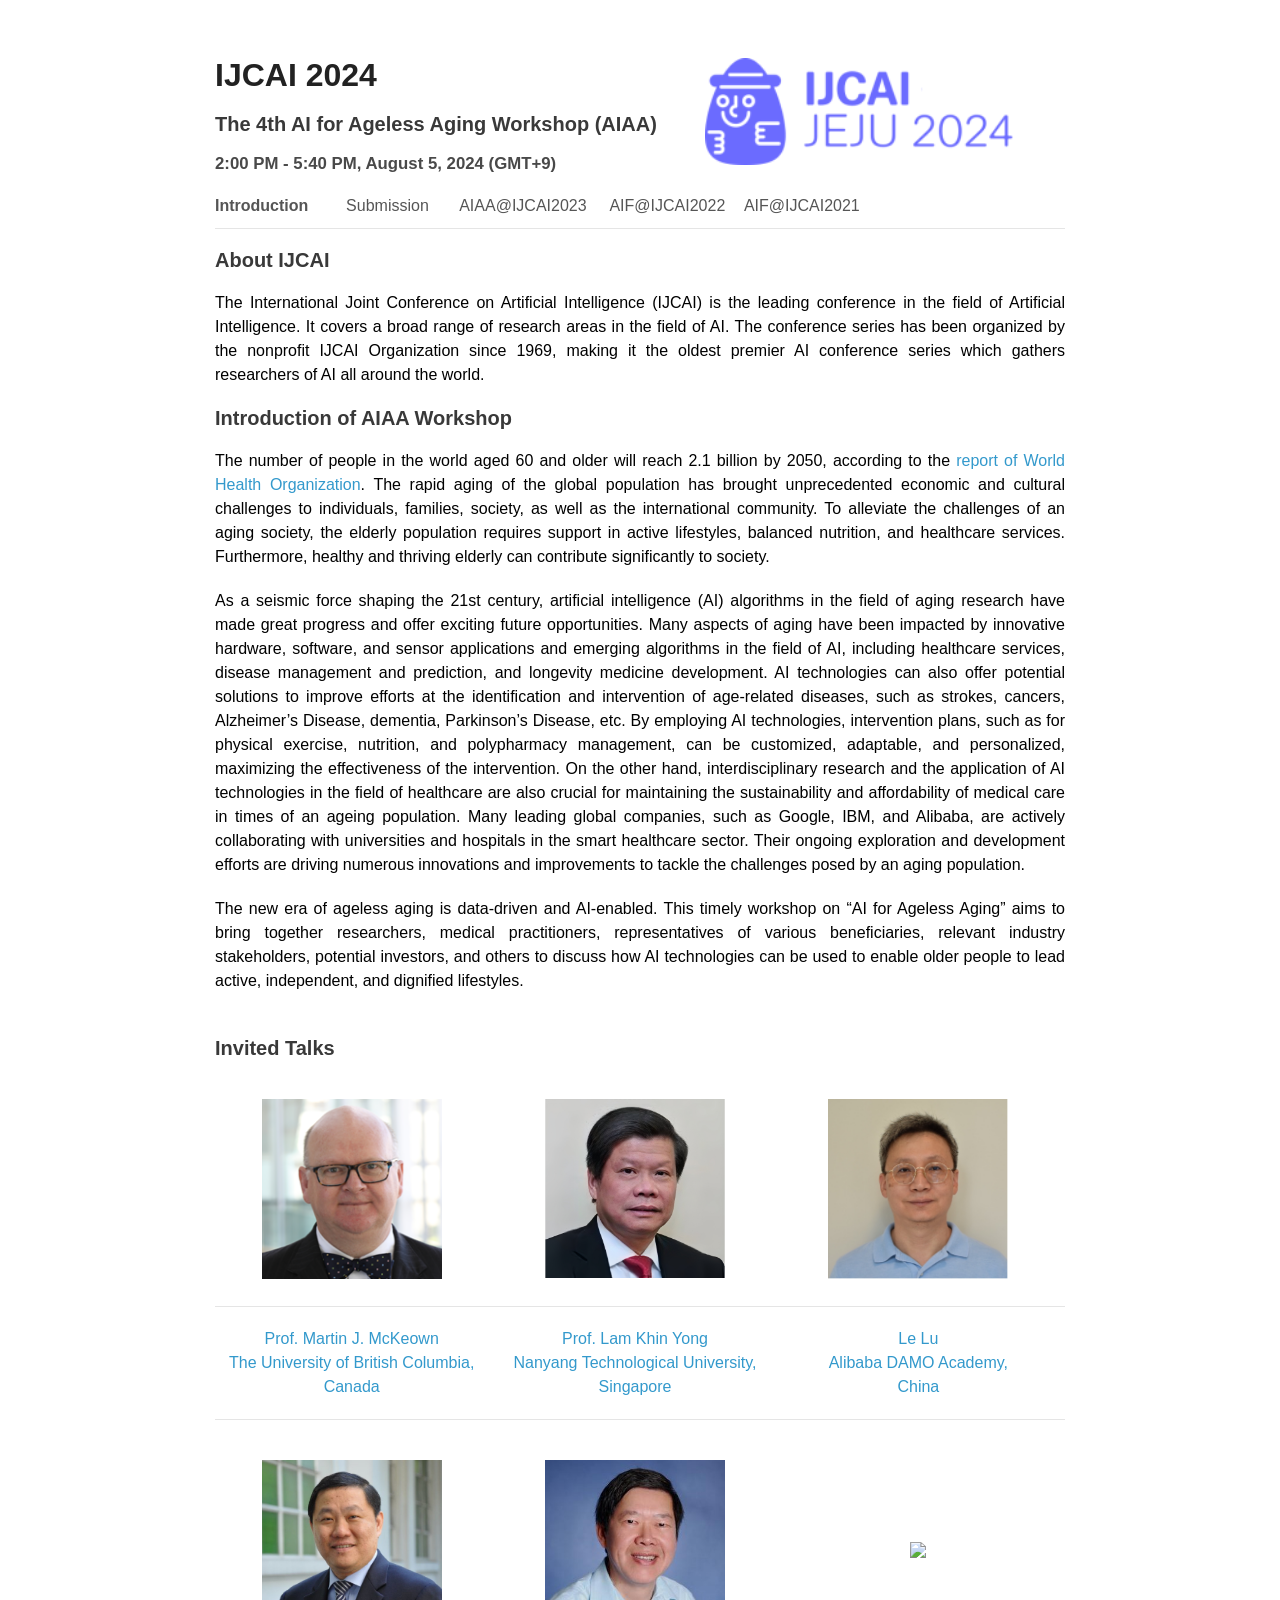
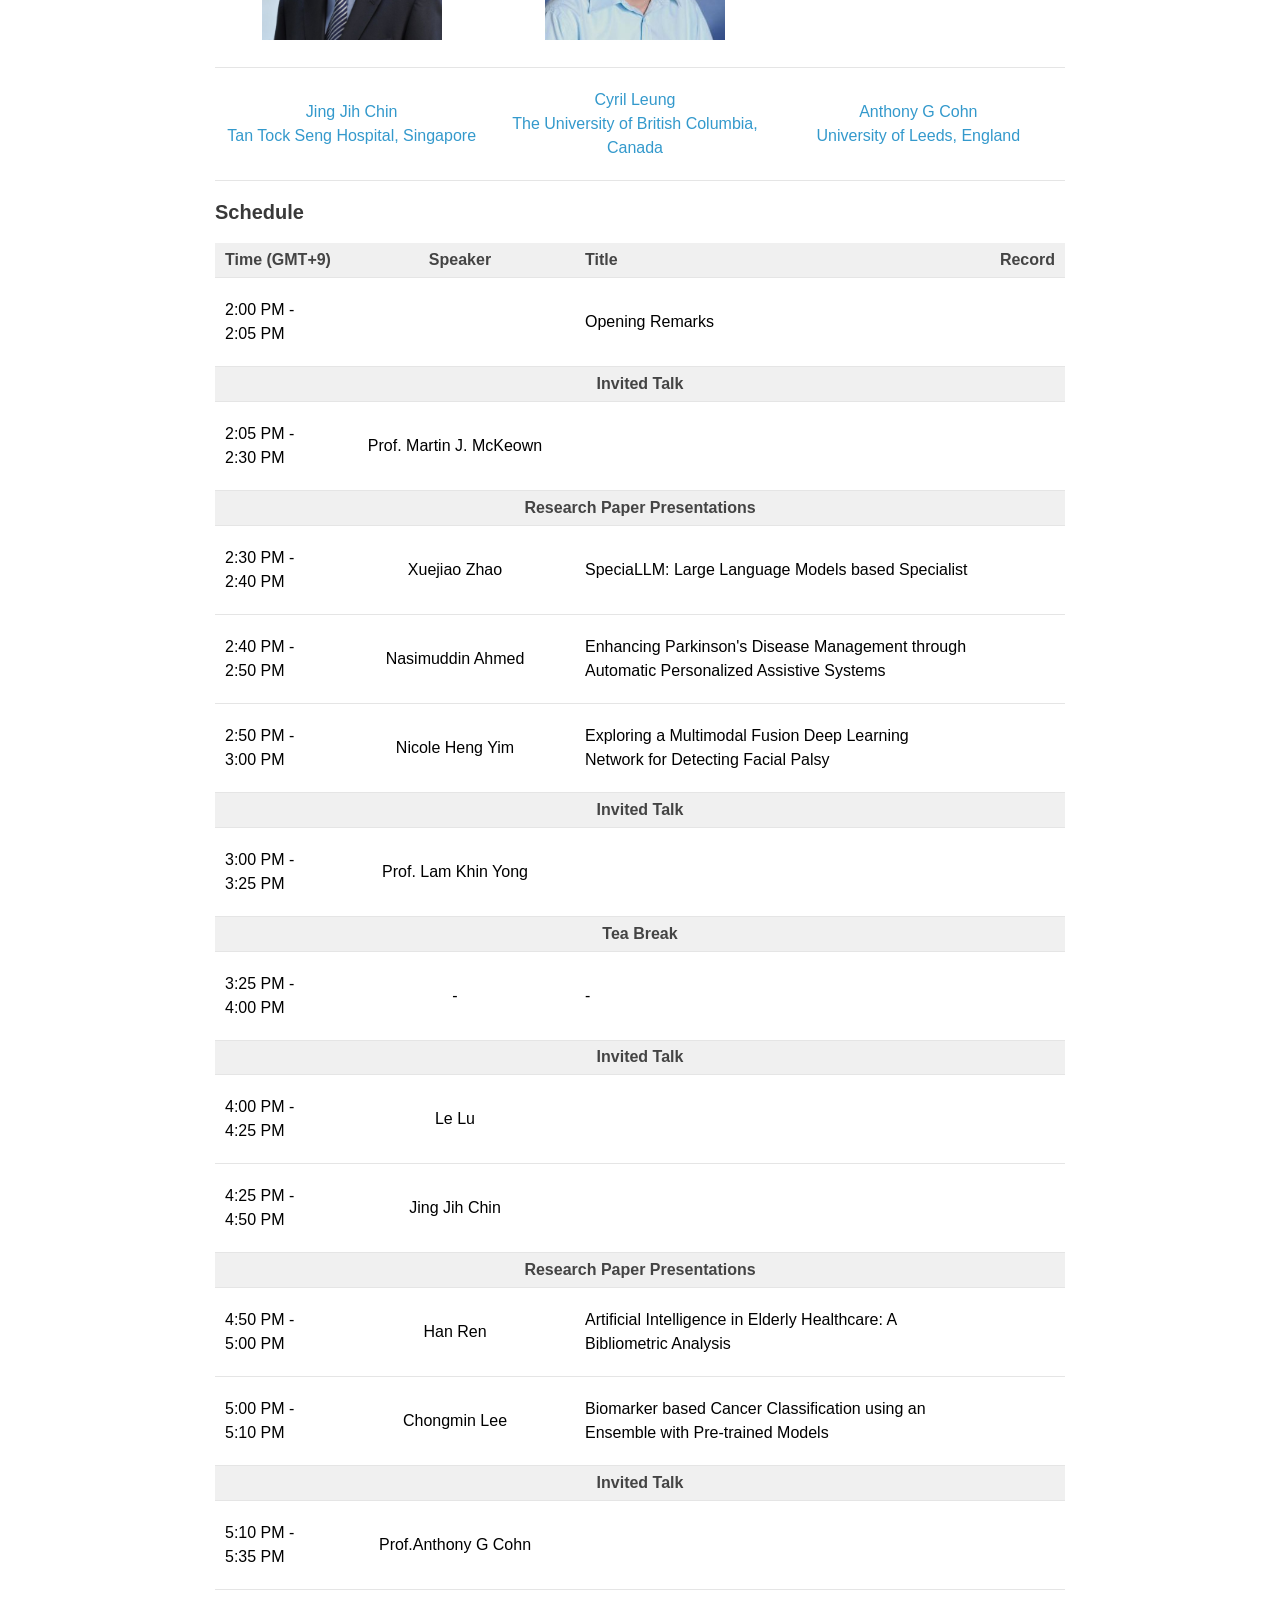
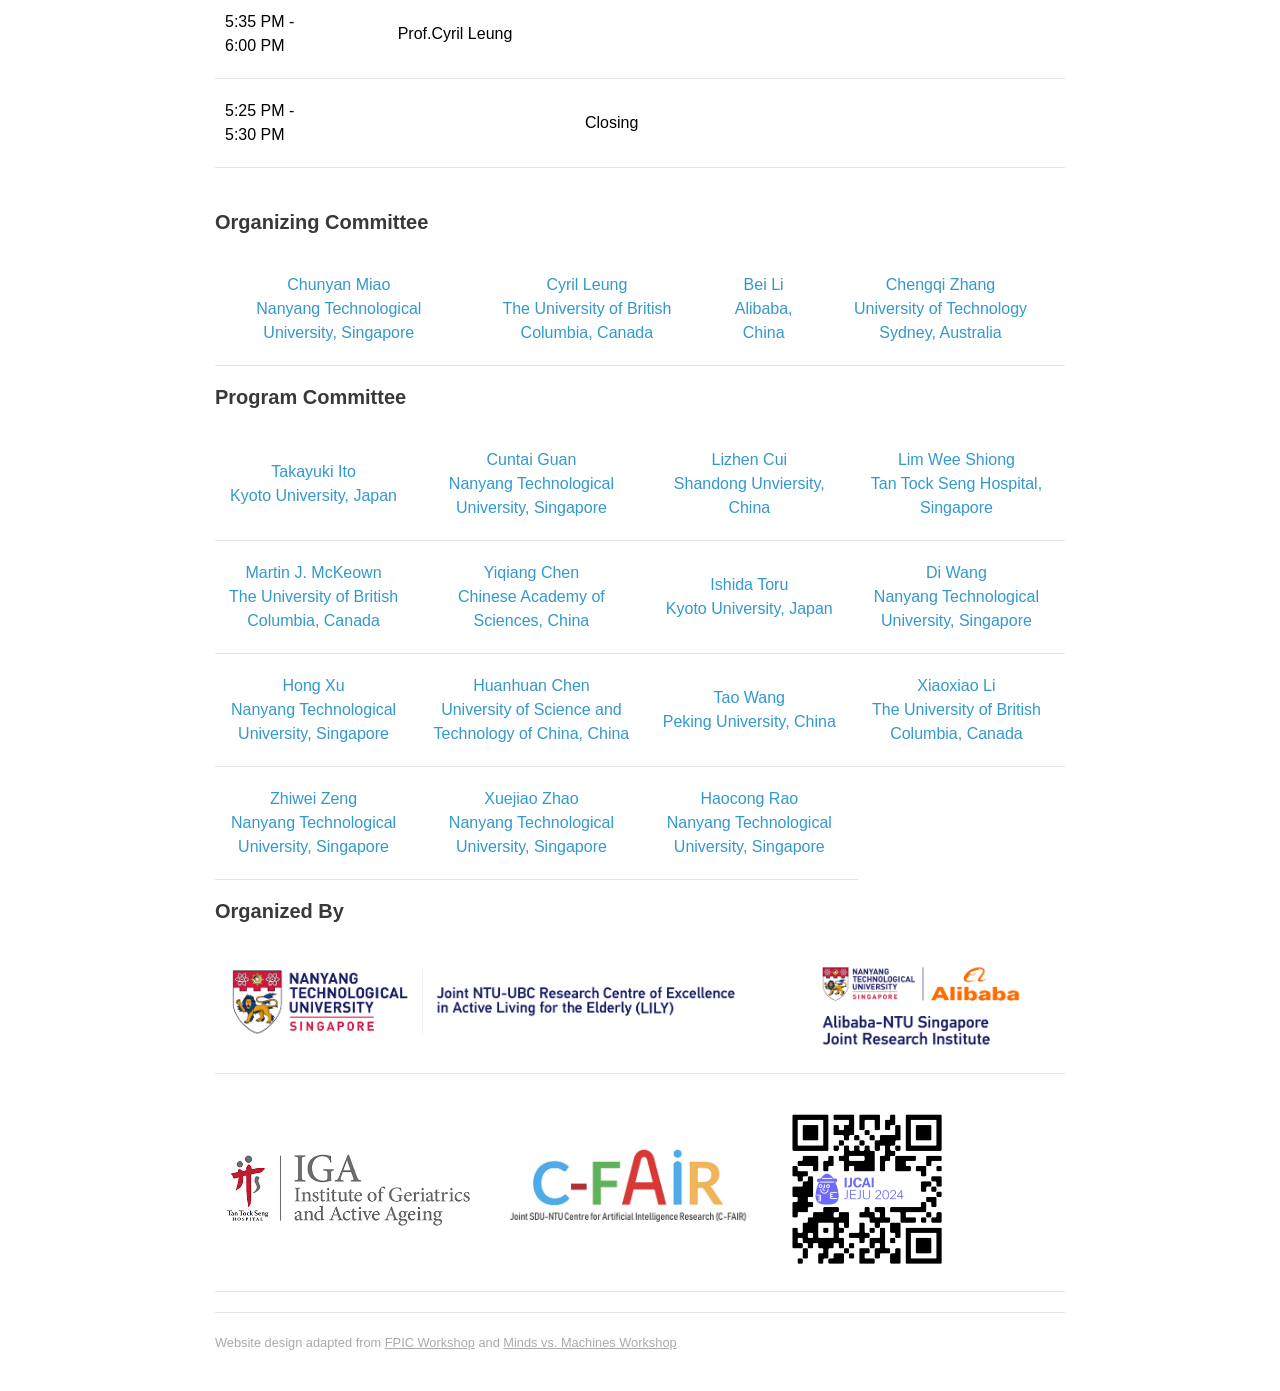
==== index.html @ de31af08 "Update index.html" ====
<!DOCTYPE html>
<html>

<head>
  <meta http-equiv="Content-Type" content="text/html; charset=UTF-8">

  <meta http-equiv="X-UA-Compatible" content="chrome=1">
  <title>IJCAI 2024 AI for Ageless Aging Workshop</title>

  <link rel="stylesheet" href="./css/font.css">
  <link rel="stylesheet" href="./css/styles.css">
  <link rel="stylesheet" href="./css/pygment_trac.css">
 

  <style id="style-1-cropbar-clipper">
    /* Copyright 2014 Evernote Corporation. All rights reserved. */
    .en-markup-crop-options {
      top: 18px !important;
      left: 50% !important;
      margin-left: -100px !important;
      width: 200px !important;
      border: 2px rgba(255, 255, 255, .38) solid !important;
      border-radius: 4px !important;
    }

    .en-markup-crop-options div div:first-of-type {
      margin-left: 0px !important;
    }
  </style>
</head>

<body data-new-gr-c-s-check-loaded="14.987.0" data-gr-ext-installed="">
  <div class="wrapper">
    <header>
      <a href="https://ijcai-aiaa-2024.org/"><img class="logo" src="./img/IJCAI2024_Logo2.png" width="360px"
          align="bottom"></a>

      <h1>IJCAI 2024</h1>
      <h2>The 4th AI for Ageless Aging Workshop (AIAA)</h2>
      <h3>2:00 PM - 5:40 PM, August 5, 2024 (GMT+9)</h3>
<!--      <h3>Sheraton Grand Macao, Sky Tower, Almaty 6106</h3>-->

      <ul>
        <li class="active">
          <a href="index.html" title="">Introduction</a>
        </li>
        <li>
          <a href="submission.html" title="">Submission</a>
        </li>
<!--        <li style="min-width:150px">-->
<!--          <a href="accepted.html" title="">Accepted Papers</a>-->
<!--        </li>-->

        <li class="dropdown" style="min-width:150px">
<!--              <a href="accepted.html" title="">Accepted Papers</a>-->
<!--          <button class="dropbtn">Previous</button>-->
          <div class="dropdown-content">
            <a href="https://zxjwudi.github.io/aiaa2023.github.io/">AIAA@IJCAI2023</a>
          </div>
        </li>

        <li class="dropdown" style="min-width:130px">
           <div class="dropdown-content">
             <a href="https://zxjwudi.github.io/aif2022.github.io/">AIF@IJCAI2022</a>
          </div>
        </li>

        <li class="dropdown" style="min-width:130px">
          <div class="dropdown-content">
            <a href="https://zxjwudi.github.io/aif.github.io/">AIF@IJCAI2021</a>
          </div>
        </li>

<!--        <li>-->
<!--          <a href="sponsor.html" title="">Sponsors</a>-->
<!--        </li>-->
      </ul>

      <hr>
    </header>

    <section>
<!--      <h2>News</h2>-->
<!--      <li>06/2024: In response to a few extension requests and the receipt of additional submissions, we find it necessary to extend the notification deadline. Please be advised that the updated deadline for AIAA notifications will now be <b style="color:red"> June 11, 2024, at 11:59 PM (UTC-12)</b>. This extension is necessitated by the increased volume of papers to review, which ensures we maintain the quality and integrity of our review process. We appreciate your understanding in this matter and apologize for any inconvenience caused by this change.-->

<!--If you have any queries or require further clarification on this updated timeline, feel free to reach out to us at xjzhao@ntu.edu.sg. -->

<!--Thank you for your patience and continued support towards the AIAA@IJCAI 2024 Workshop.</li>-->
     <p>   </p>

<!--      <ul>-->
<!--        &lt;!&ndash; <li>06/2021: We have received a few extension requests, so we decided to extend the submission deadline of AIF to 15 July, 2021 (11:59PM UTC-12).</li>&ndash;&gt;-->
<!--          <li>06/2022: We have received a few extension requests, so we decided to <b style="color:red">extend the submission deadline of AIF to June 30, 2022 (11:59PM UTC-12)</b>.</li>-->
<!--          <li>05/2022: <strike>Paper Submission Deadline: June 8, 2022 (11:59 PM UTC-12). Note that submissions after June 8, 2022 will-->
<!--          no longer be published at the IJCAI2022-AIF proceedings, but they can still be presented in the seminar after selection.-->
<!--          Since the CMT submission portal is closed, please send your late submissions through email (To: xjzhao[at]ntu.edu.sg).</strike> </li>-->
<!--&lt;!&ndash;        <li>06/2021: To encourage participation, we set up the <b style="color:red">Best Application Paper Award</b></li>&ndash;&gt;-->
<!--        <li>05/2022: Submission Website: <a href="https://cmt3.research.microsoft.com/AIAAIJCAI2023">https://cmt3.research.microsoft.com/IJCAIAIF2022</a></li>-->
<!--      </ul>-->
    </section>

   <section>
      <h2>About IJCAI</h2>

      <p>The International Joint Conference on Artificial Intelligence (IJCAI) is the leading conference in the field
        of Artificial Intelligence. It covers a broad range of research areas in the field of AI.
        The conference series has been organized by the nonprofit IJCAI Organization since 1969, making it the oldest premier
        AI conference series which gathers researchers of AI all around the world.</p>

    </section>

    <section>
      <h2>Introduction of AIAA Workshop</h2>

      <p> The number of people in the world aged 60 and older will reach 2.1 billion by 2050, according to the
          <a href="https://www.who.int/news-room/fact-sheets/detail/ageing-and-health">report of World Health Organization</a>.
          The rapid aging of the global population has brought unprecedented economic and cultural challenges to individuals, families, society, as well as the international community.
          To alleviate the challenges of an aging society, the elderly population requires support in active lifestyles, balanced nutrition, and healthcare services.
          Furthermore, healthy and thriving elderly can contribute significantly to society.</p>

      <p>As a seismic force shaping the 21st century, artificial intelligence (AI) algorithms in the field of aging research have made great progress and offer exciting future opportunities.
          Many aspects of aging have been impacted by innovative hardware, software, and sensor applications and emerging algorithms in the field of AI,
          including healthcare services, disease management and prediction, and longevity medicine development.
          AI technologies can also offer potential solutions to improve efforts at the identification and intervention of age-related diseases,
          such as strokes, cancers, Alzheimer’s Disease, dementia, Parkinson’s Disease, etc.
          By employing AI technologies, intervention plans, such as for physical exercise, nutrition, and polypharmacy management,
          can be customized, adaptable, and personalized, maximizing the effectiveness of the intervention.
          On the other hand, interdisciplinary research and the application of AI technologies in the field of healthcare are also crucial for maintaining the sustainability and affordability of medical care in times of an ageing population.
          Many leading global companies, such as Google, IBM, and Alibaba, are actively collaborating with universities and hospitals in the smart healthcare sector.
          Their ongoing exploration and development efforts are driving numerous innovations and improvements to tackle the challenges posed by an aging population.
          </p>

      <p>The new era of ageless aging is data-driven and AI-enabled.
          This timely workshop on “AI for Ageless Aging” aims to bring together researchers, medical practitioners, representatives of various beneficiaries, relevant industry stakeholders,
          potential investors, and others to discuss how AI technologies can be used to enable older people to lead active, independent, and dignified lifestyles.</p>
<!--       <p>Frailty refers to a multi-dimensional syndrome that may include physical, psychological, cognitive, and social impairments.
      Frailty is a consequence of the cumulative decline in many physiological systems, resulting in the depletion of homoeostatic
      reserves such that a minor stressor event can trigger disproportionate changes in health status. It may represent a transition
      phase between successful ageing and adverse health-related outcomes, including dependency, disability, hospitalization, and death.
      Early identification and effective intervention for cognitive and physical frailty can potentially reduce the incidence of adverse
      events, improve frail individuals' quality of life, and reduce healthcare and social costs.</p>

      <p>Interdisciplinary research and the application of AI technologies in the field of frailty offer potential solutions to
        improve efforts at the identification and intervention of frailty. This seminar aims to bring together researchers,
        medical practitioners, representatives of potential beneficiaries, relevant members of social groups, relevant industry
        stakeholders, and potential investors in the field of AI in cognitive and physical frailty, rehabilitation, healthcare,
        and ageing. Researchers interested in or would like to contribute to AI for cognitive and physical frailty are welcome to attend the seminar.
         In addition, AI-based biomarkers of aging can present a holistic view of biological processes, pinpoint the most critical features, and identify biological targets and mechanisms based on causal models.
Nonetheless, opportunities offered by these emerging technologies raise ethical concerns that must be addressed in order to ensure that these automated systems can truly benefit older adults.
</p> -->

    </section>

    <br>

    <section>
      <h2>Invited Talks</h2>
      <table>
          <tr>
<!--            <td width="20%"><a href="https://www.emedevents.com/speaker-profile/lim-wee-shiong"><center><img src="img/LimWeeShiong.jpg" width="150px" align="bottom"></center></a></td>-->
<!--            <td width="30%"><a href="https://www.sfu.ca/gerontology/about/people/andrew-sixsmith.html"><center><img src="img/sixsmith.jpg" width="150px" align="bottom"></center></a></td>-->
<!--            <td width="30%"><a href="https://dsxt.ustc.edu.cn/zj_ywjs.asp?zzid=3742"><center><img src="./img/huanhuan.jpg" width="120px" align="bottom"></center></a></td>-->
            <td width="30%"><a href="https://neurology.med.ubc.ca/faculty-listing/academic/martin-j-mckeown/"><center><img src="./img/martin.png" width="180px" align="bottom"></center></a></td>

<!--            <td width="30%"><a href="https://ijcai-aiaa-2024.org/"><center><img src="img/tbd.jpg" width="150px" align="bottom"></center></a></td>-->
<!--           <td width="30%"><a href="https://ijcai-aiaa-2024.org/"><center><img src="img/tbd.jpg" width="150px" align="bottom"></center></a></td>-->
<!--              <td width="30%"><a href="https://ijcai-aiaa-2024.org/"><center><img src="img/tbd.jpg" width="150px" align="bottom"></center></a></td>-->
              <td width="30%"><a href="https://dr.ntu.edu.sg/cris/rp/rp00540"><center><img src="img/lamky.png" width="180px" align="bottom"></center></a></td>
              <td width="30%"><a href="https://lelu007.github.io/"><center><img src="img/lule.png" width="180px" align="bottom"></center></a></td>
<!--              <td width="30%"><a href="https://www.health-tourism.com/staffperson.aspx?b=138&sp=14360"><center><img src="img/ChinJingJih.jpg" width="180px" align="bottom"></center></a></td>-->

          </tr>
          <tr>
<!--            <td><a href="https://www.emedevents.com/speaker-profile/lim-wee-shiong"><center>tbd<br/>TBD</center></a></td>-->
<!--            <td><a href="https://www.emedevents.com/speaker-profile/lim-wee-shiong"><center>Lim Wee Shiong<br/>Tan Tock Seng Hospital, Singapore</center></a></td>-->
<!--            <td><a href="https://www.sfu.ca/gerontology/about/people/andrew-sixsmith.html"><center>Prof. Andrew Sixsmith<br/>Simon Fraser University, Canada</center></a></td>-->
<!--            <td><a href="https://dsxt.ustc.edu.cn/zj_ywjs.asp?zzid=3742"><center>Prof. Huanhuan Chen<br/>University of Science and Technology of China, China</center></a></td>-->
            <td><a href="https://neurology.med.ubc.ca/faculty-listing/academic/martin-j-mckeown/"><center>Prof. Martin J. McKeown<br/>The University of British Columbia, Canada</center></a></td>
<!--               <td><a href="https://ijcai-aiaa-2024.org/"><center>TBD<br/>TBD</center></a></td>-->
<!--              <td><a href="https://ijcai-aiaa-2024.org/"><center>TBD<br/>TBD</center></a></td>-->
<!--              <td><a href="https://ijcai-aiaa-2024.org/"><center>TBD<br/>TBD</center></a></td>-->
              <td><a href="https://dr.ntu.edu.sg/cris/rp/rp00540"><center>Prof. Lam Khin Yong<br/>Nanyang Technological University, Singapore</center></a></td>
              <td><a href="https://lelu007.github.io/"><center>Le Lu<br/>Alibaba DAMO Academy,<br/> China</center></a></td>
<!--              <td><a href="https://www.health-tourism.com/staffperson.aspx?b=138&sp=14360"><center>Jing Jih Chin<br/>Tan Tock Seng Hospital, Singapore</center></a></td>-->

          </tr>
      </table>

       <table>
          <tr>
<!--            <td width="20%"><a href="https://www.emedevents.com/speaker-profile/lim-wee-shiong"><center><img src="img/LimWeeShiong.jpg" width="150px" align="bottom"></center></a></td>-->
<!--            <td width="30%"><a href="https://www.sfu.ca/gerontology/about/people/andrew-sixsmith.html"><center><img src="img/sixsmith.jpg" width="150px" align="bottom"></center></a></td>-->
<!--            <td width="30%"><a href="https://dsxt.ustc.edu.cn/zj_ywjs.asp?zzid=3742"><center><img src="./img/huanhuan.jpg" width="120px" align="bottom"></center></a></td>-->
<!--            <td width="30%"><a href="https://neurology.med.ubc.ca/faculty-listing/academic/martin-j-mckeown/"><center><img src="./img/martin.png" width="180px" align="bottom"></center></a></td>-->

<!--            <td width="30%"><a href="https://ijcai-aiaa-2024.org/"><center><img src="img/tbd.jpg" width="150px" align="bottom"></center></a></td>-->
<!--           <td width="30%"><a href="https://ijcai-aiaa-2024.org/"><center><img src="img/tbd.jpg" width="150px" align="bottom"></center></a></td>-->
<!--              <td width="30%"><a href="https://ijcai-aiaa-2024.org/"><center><img src="img/tbd.jpg" width="150px" align="bottom"></center></a></td>-->
<!--              <td width="30%"><a href="https://dr.ntu.edu.sg/cris/rp/rp00540"><center><img src="img/lamky.png" width="180px" align="bottom"></center></a></td>-->
              <td width="30%"><a href="https://www.health-tourism.com/staffperson.aspx?b=138&sp=14360"><center><img src="img/ChinJingJih.jpg" width="180px" align="bottom"></center></a></td>
               <td width="30%"><a href="https://ece.ubc.ca/cyril-leung/"><center><img src="img/CyrilLeung.jpg" width="180px" align="bottom"></center></a></td>
                <td width="30%"><a href="https://eps.leeds.ac.uk/computing/staff/76/professor-anthony-tony-g-cohn-freng-ceng-citp"><center><img src="img/Anthony.jpg" width="180px" align="bottom"></center></a></td>

          </tr>
          <tr>
<!--            <td><a href="https://www.emedevents.com/speaker-profile/lim-wee-shiong"><center>tbd<br/>TBD</center></a></td>-->
<!--            <td><a href="https://www.emedevents.com/speaker-profile/lim-wee-shiong"><center>Lim Wee Shiong<br/>Tan Tock Seng Hospital, Singapore</center></a></td>-->
<!--            <td><a href="https://www.sfu.ca/gerontology/about/people/andrew-sixsmith.html"><center>Prof. Andrew Sixsmith<br/>Simon Fraser University, Canada</center></a></td>-->
<!--            <td><a href="https://dsxt.ustc.edu.cn/zj_ywjs.asp?zzid=3742"><center>Prof. Huanhuan Chen<br/>University of Science and Technology of China, China</center></a></td>-->
<!--            <td><a href="https://neurology.med.ubc.ca/faculty-listing/academic/martin-j-mckeown/"><center>Prof. Martin J. McKeown<br/>The University of British Columbia, Canada</center></a></td>-->
<!--               <td><a href="https://ijcai-aiaa-2024.org/"><center>TBD<br/>TBD</center></a></td>-->
<!--              <td><a href="https://ijcai-aiaa-2024.org/"><center>TBD<br/>TBD</center></a></td>-->
<!--              <td><a href="https://ijcai-aiaa-2024.org/"><center>TBD<br/>TBD</center></a></td>-->
<!--              <td><a href="https://dr.ntu.edu.sg/cris/rp/rp00540"><center>Prof. Lam Khin Yong<br/>Nanyang Technological University, Singapore</center></a></td>-->
<!--              <td><a href="https://lelu007.github.io/"><center>Le Lu<br/>Alibaba DAMO Academy,<br/> China</center></a></td>-->
              <td><a href="https://www.health-tourism.com/staffperson.aspx?b=138&sp=14360"><center>Jing Jih Chin<br/>Tan Tock Seng Hospital, Singapore</center></a></td>
              <td><a href="https://ece.ubc.ca/cyril-leung/"><center>Cyril Leung<br/>The University of British Columbia, Canada</center></a></td>
              <td><a href="https://eps.leeds.ac.uk/computing/staff/76/professor-anthony-tony-g-cohn-freng-ceng-citp"><center>Anthony G Cohn<br/>University of Leeds, England</center></a></td>

          </tr>
      </table>

    </section>

    <section>

      <h2>Schedule</h2>
      <table>
        <!-- class="table table-striped table-condensed" id="schedule"> -->
        <thead>
          <tr class="oddrow">
            <th class="time">Time (GMT+9)</th>
            <th class="speaker">Speaker</th>
            <th class="title">Title</th>
              <th class="record">Record</th>
<!--            <th class="record">Recording</th>-->
          </tr>
        </thead>
        <tbody>

          <tr>
            <td class="time">2:00 PM - 2:05 PM</td>
            <td class="speaker"></td>
            <td class="title">Opening Remarks</td>
            <td class="record"></td>
          </tr>
          <tr>
            <th colspan="4" class="oddrow"><center>Invited Talk</center></th>
          </tr>
          <tr>
            <td class="time">2:05 PM - 2:30 PM</td>
            <td class="speaker">Prof. Martin J. McKeown</td>
            <td class="title"></td>
            <td class="record"></td>
          </tr>

          <th colspan="4" class="oddrow"><center>Research Paper Presentations</center></th>
           <tr>
            <td class="time">2:30 PM - 2:40 PM</td>
            <td class="speaker">Xuejiao Zhao</td>
            <td class="title">SpeciaLLM: Large Language Models based Specialist</td>
            <td class="record"> </td>
          </tr>
          <tr>
            <td class="time">2:40 PM - 2:50 PM</td>
            <td class="speaker">Nasimuddin Ahmed</td>
            <td class="title">Enhancing Parkinson's Disease Management through Automatic Personalized Assistive Systems</td>
            <td class="record"> </tr>
          <tr>
           <tr>
            <td class="time">2:50 PM - 3:00 PM</td>
            <td class="speaker">Nicole Heng Yim</td>
            <td class="title">Exploring a Multimodal Fusion Deep Learning Network for Detecting Facial Palsy</td>
            <td class="record"> </tr>
          <tr>
            <th colspan="4" class="oddrow"><center>Invited Talk</center></th>
          </tr>
          <tr>
            <td class="time">3:00 PM - 3:25 PM</td>
            <td class="speaker">Prof. Lam Khin Yong</td>
            <td class="title"></td>
            <td class="record"></td>
          </tr>

          <th colspan="4" class="oddrow"><center>Tea Break</center></th>
          <tr>
            <td class="time">3:25 PM - 4:00 PM</td>
            <td class="speaker">-</td>
            <td class="title">-</td>
            <td class="record"> </tr>
          </tr>

          <tr>
              <tr>
             <th colspan="4" class="oddrow"><center>Invited Talk</center></th>
              </tr>
            <td class="time">4:00 PM - 4:25 PM</td>
              <td class="speaker">Le Lu</td>
            <td class="title"></td>
            <td class="record"> </td>
          </tr>
              <td class="time">4:25 PM - 4:50 PM</td>
              <td class="speaker">Jing Jih Chin</td>
            <td class="title"></td>
            <td class="record"> </td>
          </tr>
          </tr>
          </tr>
         <th colspan="4" class="oddrow"><center>Research Paper Presentations</center></th>
          </tr>
          <tr>
            <td class="time">4:50 PM - 5:00 PM</td>
            <td class="speaker">Han Ren</td>
            <td class="title">Artificial Intelligence in Elderly Healthcare: A Bibliometric Analysis</td>
            <td class="record"> </tr>
          </tr>
           <tr>
            <td class="time">5:00 PM - 5:10 PM</td>
            <td class="speaker">Chongmin Lee</td>
            <td class="title">Biomarker based Cancer Classification using an Ensemble with Pre-trained Models</td>
            <td class="record"> </td>
          </tr>
          <tr>
              <tr>
             <th colspan="4" class="oddrow"><center>Invited Talk</center></th>
              </tr>
              <td class="time">5:10 PM - 5:35 PM</td>
              <td class="speaker">Prof.Anthony G Cohn </td>
            <td class="title"></td>
            <td class="record"> </td>
          </tr>
          </tr>
         <td class="time">5:35 PM - 6:00 PM</td>
              <td class="speaker">Prof.Cyril Leung</td>
            <td class="title"></td>
            <td class="record"> </td>
          </tr>
          </tr>

          <tr>
            <td class="time">5:25 PM - 5:30 PM</td>
            <td class="speaker"></td>
            <td class="title">Closing</td>
            <td class="record"> </td>
          </tr>
          <tr>
          </tr>
        </tbody>
      </table>

<!--      <h2>Schedule</h2>-->
<!--      <table>-->
<!--        &lt;!&ndash; class="table table-striped table-condensed" id="schedule"> &ndash;&gt;-->
<!--        <thead>-->
<!--          <tr class="oddrow">-->
<!--            <th class="time">Time (GMT+9)</th>-->
<!--            <th class="speaker">Speaker</th>-->
<!--            <th class="title">Title</th>-->
<!--              <th class="record">Record</th>-->
<!--&lt;!&ndash;            <th class="record">Recording</th>&ndash;&gt;-->
<!--          </tr>-->
<!--        </thead>-->
<!--        <tbody>-->

<!--          <tr>-->
<!--            <td class="time">9:00 AM - 9:05 AM</td>-->
<!--            <td class="speaker"></td>-->
<!--            <td class="title">Opening Remarks</td>-->
<!--            <td class="record"></td>-->
<!--          </tr>-->
<!--           <tr>-->
<!--            <th colspan="4" class="oddrow"><center>Invited Talk</center></th>-->
<!--&lt;!&ndash;            <th class="record">Recording</th>&ndash;&gt;-->
<!--          </tr>-->
<!--          <tr>-->
<!--            <td class="time">9:05 AM - 9:45 AM</td>-->
<!--            <td class="speaker">TBD</td>-->
<!--            <td class="title">TBD</td>-->
<!--            <td class="record"></td>-->
<!--          </tr>-->

<!--          <th colspan="4" class="oddrow"><center>Research Paper Presentations</center></th>-->
<!--           <tr>-->
<!--            <td class="time">9:45 AM - 10:00 AM</td>-->
<!--            <td class="speaker">TBD</td>-->
<!--            <td class="title">TBD</td>-->
<!--            <td class="record"> </td>-->
<!--          </tr>-->
<!--          <tr>-->
<!--            <td class="time">10:00 AM - 10:15 AM</td>-->
<!--            <td class="speaker">TBD</td>-->
<!--            <td class="title">TBD</td>-->
<!--            <td class="record"> </tr>-->
<!--          <tr>-->
<!--            <td class="time">10:15 AM - 10:30 AM</td>-->
<!--            <td class="speaker">TBD</td>-->
<!--            <td class="title">TBD</td>-->
<!--            <td class="record"> </td>-->
<!--          </tr>-->
<!--          <th colspan="4" class="oddrow"><center>Tea Break</center></th>-->
<!--          <tr>-->
<!--            <td class="time">10:30 AM - 11:00 AM</td>-->
<!--            <td class="speaker">-</td>-->
<!--            <td class="title">-</td>-->
<!--            <td class="record"> </tr>-->
<!--          </tr>-->

<!--          <tr>-->
<!--              <tr>-->
<!--             <th colspan="4" class="oddrow"><center>Invited Talk</center></th>-->
<!--              </tr>-->
<!--            <td class="time">11:00 AM - 11:40 AM</td>-->
<!--              <td class="speaker">TBD</td>-->
<!--            <td class="title">TBD</td>-->

<!--            <td class="record"> </td>-->
<!--          </tr>-->
<!--          </tr>-->
<!--         <th colspan="4" class="oddrow"><center>Research Paper Presentations</center></th>-->
<!--          </tr>-->
<!--          <tr>-->
<!--            <td class="time">11:40 AM - 11:55 PM</td>-->
<!--            <td class="speaker">TBD</td>-->
<!--            <td class="title">TBD</td>-->
<!--            <td class="record"> </tr>-->
<!--          </tr>-->
<!--           <tr>-->
<!--            <td class="time">11:55 PM - 12:10 PM</td>-->
<!--            <td class="speaker">TBD</td>-->
<!--            <td class="title">TBD</td>-->
<!--            <td class="record"> </td>-->
<!--          </tr>-->
<!--         <tr>-->
<!--            <td class="time">12:10 PM - 12:25 PM</td>-->
<!--            <td class="speaker">TBD</td>-->
<!--            <td class="title">TBD</td>-->
<!--            <td class="record"> </td>-->
<!--          </tr>-->
<!--          <tr>-->
<!--            <td class="time">12:25 PM - 12:30 PM</td>-->
<!--            <td class="speaker"></td>-->
<!--            <td class="title">Closing</td>-->
<!--            <td class="record"> </td>-->
<!--          </tr>-->
<!--          <tr>-->
<!--          </tr>-->
<!--        </tbody>-->
<!--      </table>-->
    </section>

    <br>

    <section>
      <h2>Organizing Committee</h2>

      <table>
        <tbody>
<!--          <tr>-->
<!--            <td width="25%"><a href="https://dr.ntu.edu.sg/cris/rp/rp00084"><center><img src="./img/ChunyanMiao.jpg"-->
<!--                  width="120px" align="bottom" style="border-radius: 50%"></center></a></td>-->
<!--            <td width="25%"><a href="https://www.health-tourism.com/staffperson.aspx?b=138&sp=14360"><center><img src="./img/ChinJingJih.jpg" width="120px"-->
<!--                  align="bottom" style="border-radius: 50%"></center></a></td>-->
<!--            <td width="25%"><a href=""><center><img src="./img/libei.jpg" width="120px"-->
<!--                  align="bottom" style="border-radius: 50%"></center></a></td>-->
<!--            <td width="25%"><a href="http://people.ucas.ac.cn/~yqchen"><center><img src="./img/YiqiangChen.jpg" width="120px"-->
<!--                  align="bottom" style="border-radius: 50%"></center></a></td>-->
<!--          </tr>-->
              <tr>
                  <td><a href="https://dr.ntu.edu.sg/cris/rp/rp00084"><center>Chunyan Miao<br/>Nanyang Technological University, Singapore</center></a></td>
                  <td><a href="https://ece.ubc.ca/cyril-leung/"><center>Cyril Leung<br/>The University of British Columbia, Canada</center></a></td>
                  <td><a href="http://zcfcia.org.cn/site/content/7361.html"><center>Bei Li<br/>Alibaba, China</center></a></td>
                  <td><a href="https://profiles.uts.edu.au/Chengqi.Zhang"><center>Chengqi Zhang<br/>University of Technology Sydney, Australia</center></a></td>
              </tr>
          </tbody>
      </table>
    </section>

 <section>
      <h2>Program Committee</h2>

     <table>
        <tbody>

          <tr>
              <td><a href="http://www.agent.soc.i.kyoto-u.ac.jp/~ito/"><center>Takayuki Ito<br/>Kyoto University, Japan</center></a></td>
              <td><a href="https://personal.ntu.edu.sg/ctguan/"><center>Cuntai Guan<br/>Nanyang Technological University, Singapore</center></a></td>
              <td><a href="http://www.cuilizhen.com/"><center>Lizhen Cui<br/>Shandong Unviersity, China</center></a></td>
              <td><a href="https://www.emedevents.com/speaker-profile/lim-wee-shiong"><center>Lim Wee Shiong<br/>Tan Tock Seng Hospital, Singapore</center></a></td>

          </tr>

          <tr>

              <td><a href="https://neurology.med.ubc.ca/faculty-listing/academic/martin-j-mckeown/"><center>Martin J. McKeown<br/>The University of British Columbia, Canada</center></a></td>
              <td><a href="http://people.ucas.ac.cn/~yqchen"><center>Yiqiang Chen<br/>Chinese Academy of Sciences, China</center></a></td>
              <td><a href="https://www.comp.hkbu.edu.hk/v1/?page=profile&id=toru_ishida"><center>Ishida Toru<br/>Kyoto University, Japan</center></a></td>
              <td><a href="https://www.diwang.org/"><center>Di Wang<br/>Nanyang Technological University, Singapore</center></a></td>
          </tr>

<!--        <tr>-->
<!--            <td width="25%"><a href="http://ipl.ece.ubc.ca/"><center><img src="./img/Rabab.jpg" width="120px"-->
<!--                  align="bottom" style="border-radius: 50%"></center></a></td>-->
<!--            <td width="25%"><a href="https://scholar.google.com/citations?user=gcXa1o8AAAAJ&hl=en"><center><img src="./img/XuejiaoZhao.jpg"-->
<!--                  width="120px" align="bottom" style="border-radius: 50%"></center></a></td>-->
<!--            <td width="25%"><a href="https://scholar.google.com.sg/citations?user=rqBdFeIAAAAJ&hl=en"><center><img src="./img/haozhang.jpg"-->
<!--                  width="120px" align="bottom" style="border-radius: 50%"></center></a></td>-->
<!--            <td width="25%"><a href="https://scholar.google.com.sg/citations?user=kcZGZvwAAAAJ&hl=zh-CN&oi=ao"><center><img src="./img/yundong.jpg"-->
<!--                  width="120px" align="bottom" style="border-radius: 50%"></center></a></td>-->
<!--          </tr>-->

        <tr>
            <td><a href="https://www3.ntu.edu.sg/home/xuhong/index.htm"><center>Hong Xu<br/>Nanyang Technological University, Singapore</center></a></td>
            <td><a href="https://dsxt.ustc.edu.cn/zj_ywjs.asp?zzid=3742"><center>Huanhuan Chen<br/>University of Science and Technology of China, China</center></a></td>
            <td><a href="https://ceca.pku.edu.cn/en/people_/faculty_/tao_wang/"><center>Tao Wang<br/>Peking University, China</center></a></td>
           <td><a href="https://xxlya.github.io/"><center>Xiaoxiao Li<br/>The University of British Columbia, Canada</center></a></td>
        </tr>

        <tr>
           <td><a href="https://scholar.google.com.sg/citations?user=6eiLXmcAAAAJ&hl=en"><center>Zhiwei Zeng<br/>Nanyang Technological University, Singapore</center></a></td>
            <td><a href="https://zxjwudi.github.io/xuejiaozhao/"><center>Xuejiao Zhao<br/>Nanyang Technological University, Singapore</center></a></td>
            <td><a href="https://scholar.google.com/citations?user=JkT65uQAAAAJ&hl=zh-CNn"><center>Haocong Rao<br/>Nanyang Technological University, Singapore</center></a></td>
<!--            <td><a href="https://sg.linkedin.com/in/zhang-jiehuang-535500b6"><center>Jiehuang Zhang<br/>Nanyang Technological University, Singapore</center></a></td>-->
          

        <!--           <td><a href="https://scholar.google.com.sg/citations?user=RZfvgmgAAAAJ&hl=en"><center>Zhengxiang Pan<br/>Nanyang Technological University, Singapore</center></a></td>-->

        <!--             <td width="25%"><a href="https://scholar.google.com.sg/citations?user=6eiLXmcAAAAJ&hl=en"><center><img src="./img/Zhiwei.jpg" width="120px" -->
        <!--                  align="bottom" style="border-radius: 50%"></center></a></td>-->
        </tr>

<!--         <tr>
       

<!--           <td><a href="https://scholar.google.com.sg/citations?user=RZfvgmgAAAAJ&hl=en"><center>Zhengxiang Pan<br/>Nanyang Technological University, Singapore</center></a></td>-->

<!--             <td width="25%"><a href="https://scholar.google.com.sg/citations?user=6eiLXmcAAAAJ&hl=en"><center><img src="./img/Zhiwei.jpg" width="120px" -->
<!--                  align="bottom" style="border-radius: 50%"></center></a></td>-->
        </tr> 

        </tbody>
      </table>
    </section>

    <section>
      <h2>Organized By</h2>
<!--      <h3>Exclusive Sponsorship</h3>-->
    <table>
      <tbody>
        <tr>
          <td width="70%"><a href="https://www.ntu.edu.sg/lily"><img src="./img/lily2.png"
                width="520px" align="bottom"></a></td>
             <td width="30%"><a href="https://www.ntu.edu.sg/lily"><img src="./img/alibaba_jri.png"
                width="200px" align="bottom"></a></td>
        </tr>

      </tbody>
    </table>
<!--         <table>-->
<!--      <tbody>-->
<!--        <tr>-->
<!--          <td width="100%"><a href="https://www.ntu.edu.sg/lily"><img src="./img/alibaba_jri.png"-->
<!--                width="300px" align="bottom"></a></td>-->
<!--&lt;!&ndash;                      <td width="50%"><a href="https://www.kuaishou.com/en"><img src="./img/ttsh.png"&ndash;&gt;-->
<!--&lt;!&ndash;                width="300px" align="bottom"></a></td>&ndash;&gt;-->
<!--        </tr>-->

<!--      </tbody>-->
<!--    </table>-->
        <table>
      <tbody>
              <tr>

                      <td width="30%"><a href="https://www.ttsh.com.sg/"><img src="./img/ttsh.png"
                width="300px" align="bottom"></a></td>
                  <td width="30%"><a href="https://cfair.sdu.edu.cn/"><img src="./img/cfair.jpg"
                width="300px" align="bottom"></a></td>
                            <td width="30%"><a href="https://ijcai-aiaa-2023.org/"><img src="./img/homepage.jpg"
                width="150px" align="bottom"></a></td>
        </tr>
      </tbody>
    </table>
        
        
        
<!--             <h2>Organized By</h2>-->
<!--&lt;!&ndash;      <h3>Exclusive Sponsorship</h3>&ndash;&gt;-->
<!--    <table>-->
<!--      <tbody>-->
<!--        <tr>-->
<!--          <td width="100%"><a href="https://www.ntu.edu.sg/lily"><img src="./img/lily2.png"-->
<!--                width="700px" align="bottom"></a></td>-->
<!--&lt;!&ndash;                      <td width="50%"><a href="https://www.kuaishou.com/en"><img src="./img/ttsh.png"&ndash;&gt;-->
<!--&lt;!&ndash;                width="300px" align="bottom"></a></td>&ndash;&gt;-->
<!--        </tr>-->
<!--              <tr>-->
<!--&lt;!&ndash;          <td width="50%"><a href="https://www.kuaishou.com/en"><img src="./img/lily2.png"&ndash;&gt;-->
<!--&lt;!&ndash;                width="400px" align="bottom"></a></td>&ndash;&gt;-->
<!--                      <td width="50%"><a href="https://www.ttsh.com.sg/"><img src="./img/ttsh.png"-->
<!--                width="300px" align="bottom"></a></td>-->
<!--        </tr>-->
<!--      </tbody>-->
<!--    </table>-->
        
<!---->
<!--    <h3>Best Paper Sponsorship</h3>-->
<!--    <table>-->
<!--      <tbody>-->
<!--        <tr>-->
<!--          <td width="50%"><a href="http://aaai.net.cn/"><img src="./img/tbd.jpg"-->
<!--                width="100px" align="bottom"></a></td>-->
<!--        </tr>-->
<!--      </tbody>-->
<!--    </table>-->
<!--&lt;!&ndash;    </section>&ndash;&gt;      -->
<!--      -->
<!--    <section>-->
<!--      <h2>Sponsors</h2>-->
<!--      <h3>Exclusive Sponsorship</h3>-->
<!--    <table>-->
<!--      <tbody>-->
<!--        <tr>-->
<!--          <td width="50%"><a href="https://www.kuaishou.com/en"><img src="./img/tbd.jpg"-->
<!--                width="100px" align="bottom"></a></td>-->
<!--        </tr>-->
<!--      </tbody>-->
<!--    </table>-->
<!--&lt;!&ndash;&ndash;&gt;-->
<!--    <h3>Best Paper Sponsorship</h3>-->
<!--    <table>-->
<!--      <tbody>-->
<!--        <tr>-->
<!--          <td width="50%"><a href="http://aaai.net.cn/"><img src="./img/tbd.jpg"-->
<!--                width="100px" align="bottom"></a></td>-->
<!--        </tr>-->
<!--      </tbody>-->
<!--    </table>-->
<!--    </section>-->
  
  <div class="container">
    <div align="center">
<script type='text/javascript' id='clustrmaps' src='//cdn.clustrmaps.com/map_v2.js?cl=ffffff&w=271&t=tt&d=V2paWrwlVLSUfPUxkGE4q53prD2XFQ7yjmhzVZyzOKM'></script>
    </div>
</div>


    <footer>
      <hr>
      <p class="credit">Website design adapted from <a href="https://www.visionmeetscognition.org/index.html">FPIC
          Workshop</a> and <a href="http://www.mindsvsmachines.com/index.html">Minds vs. Machines Workshop</a> </p>
    </footer>
  </div>


</body>

</html>
---- css/font.css ----
@font-face {
  font-family: 'Lato';
  font-style: normal;
  font-weight: 300;
  src: local('Lato Light'), local('Lato-Light'), 
       url(../fonts/22JRxvfANxSmnAhzbFH8PgLUuEpTyoUstqEm5AMlJo4.woff2) format('woff2'),
       url(../fonts/kcf5uOXucLcbFOydGU24WALUuEpTyoUstqEm5AMlJo4.woff) format('woff');
  unicode-range: U+0000-00FF, U+0131, U+0152-0153, U+02C6, U+02DA, U+02DC, U+2000-206F, U+2074, U+20AC, U+2212, U+2215, U+E0FF, U+EFFD, U+F000;
}
@font-face {
  font-family: 'Lato';
  font-style: normal;
  font-weight: 700;
  src: local('Lato Bold'), local('Lato-Bold'), 
       url(../fonts/MgNNr5y1C_tIEuLEmicLmwLUuEpTyoUstqEm5AMlJo4.woff2) format('woff2'),
       url(../fonts/qdgUG4U09HnJwhYI-uK18wLUuEpTyoUstqEm5AMlJo4.woff) format('woff');
  unicode-range: U+0000-00FF, U+0131, U+0152-0153, U+02C6, U+02DA, U+02DC, U+2000-206F, U+2074, U+20AC, U+2212, U+2215, U+E0FF, U+EFFD, U+F000;
}
---- css/styles.css ----
body {
  padding:50px;
  font:16px/1.5 Lato, "Helvetica Neue", Helvetica, Arial, sans-serif;
  color:#000;
  font-weight:300;
}
h1, h2, h3, h4, h5, h6 {
  color:#222;
  margin:0 0 20px;
}
p, ul, ol, table, pre, dl {
  margin:0 0 20px;
}
h1, h2, h3, h4 {
  line-height:1.1;
}
h1 {
  font-size: 200%;
}
h2 {
  font-size: 125%;
  color:#393939;
}
h3 {
  font-size: 105%;
  color:#494949;
}
h4, h5, h6 {
  font-size: 100%;
  font-style: italic;
  color:#494949;
}
a {
  color:#39c;
  font-weight:400;
  text-decoration:none;
}
a:hover {
  color:#069;
}
a small {
  font-size:11px;
  color:#777;
  margin-top:-0.6em;
  display:block;
}
a:hover small {
  color:#777;
}
.wrapper {
  width:850px;
  margin:0 auto;
}
blockquote {
  border-left:1px solid #e5e5e5;
  margin:0;
  padding:0 0 0 20px;
  font-style:italic;
}
code, pre {
  font-family:Monaco, Bitstream Vera Sans Mono, Lucida Console, Terminal, monospace;
  color:#333;
  font-size:12px;
}
pre {
  padding:8px 15px;
  background: #f8f8f8;  
  border-radius:5px;
  border:1px solid #e5e5e5;
  overflow-x: auto;
}
table {
  width:100%;
  border-collapse:collapse;
}
th, td {
  text-align:left;
  padding:5px 10px;
  border-bottom:1px solid #e5e5e5;
}
dt {
  color:#444;
  font-weight:700;
}
th {
  color:#444;
}
img {
  max-width:100%;
}
header {
  margin: 0;
  padding: 0;
}
header ul {
  list-style: none;
  margin: 0;
  padding: 0px 0px 10px 0px;
}
header ul li {
  display: inline-block;
  width: 7em;
}
header li + li{
  text-align: center;
}
header ul a {
  color: #555;
}
header ul li.active a {
  font-weight: 700;
}
header ul a:hover {
  color: #000;
  font-weight: 700;
}
.logo {
  float: right;
}
speaker a {
  color: #555;
}
speaker a:hover {
  color: #000;
  font-weight: 700;
}
section {
  text-align: justify;
}
footer p.credit {
  float: left;
}
footer p.sponsors {
  float: right;
}
footer .logo {
  margin-left: 10px;
}
strong {
  color: #222;
  font-weight:700;
}
small {
  font-size:13px;
}
hr {
  border:0;
  background:#e5e5e5;
  height:1px;
  margin:0 0 20px;
}
footer {
  color: #aaa;
  font-size:80%;
}
footer a, footer a:hover {
  color: #aaa;
  text-decoration: underline;
}
strong a {
    font-weight: 600;
}
table .time {
    width: 100px;
}
table .speaker {
    text-align:center;
    min-width:200px;
}
table .oddrow {
    background:#f0f0f0;
}
tr {
    padding-top:10px;
    padding-bottom:10px;
}
td {
    padding-top:20px;
    padding-bottom:20px;
    padding-right:20px;
}
---- css/pygment_trac.css ----
.highlight  { background: #ffffff; }
.highlight .c { color: #999988; font-style: italic } /* Comment */
.highlight .err { color: #a61717; background-color: #e3d2d2 } /* Error */
.highlight .k { font-weight: bold } /* Keyword */
.highlight .o { font-weight: bold } /* Operator */
.highlight .cm { color: #999988; font-style: italic } /* Comment.Multiline */
.highlight .cp { color: #999999; font-weight: bold } /* Comment.Preproc */
.highlight .c1 { color: #999988; font-style: italic } /* Comment.Single */
.highlight .cs { color: #999999; font-weight: bold; font-style: italic } /* Comment.Special */
.highlight .gd { color: #000000; background-color: #ffdddd } /* Generic.Deleted */
.highlight .gd .x { color: #000000; background-color: #ffaaaa } /* Generic.Deleted.Specific */
.highlight .ge { font-style: italic } /* Generic.Emph */
.highlight .gr { color: #aa0000 } /* Generic.Error */
.highlight .gh { color: #999999 } /* Generic.Heading */
.highlight .gi { color: #000000; background-color: #ddffdd } /* Generic.Inserted */
.highlight .gi .x { color: #000000; background-color: #aaffaa } /* Generic.Inserted.Specific */
.highlight .go { color: #888888 } /* Generic.Output */
.highlight .gp { color: #555555 } /* Generic.Prompt */
.highlight .gs { font-weight: bold } /* Generic.Strong */
.highlight .gu { color: #800080; font-weight: bold; } /* Generic.Subheading */
.highlight .gt { color: #aa0000 } /* Generic.Traceback */
.highlight .kc { font-weight: bold } /* Keyword.Constant */
.highlight .kd { font-weight: bold } /* Keyword.Declaration */
.highlight .kn { font-weight: bold } /* Keyword.Namespace */
.highlight .kp { font-weight: bold } /* Keyword.Pseudo */
.highlight .kr { font-weight: bold } /* Keyword.Reserved */
.highlight .kt { color: #445588; font-weight: bold } /* Keyword.Type */
.highlight .m { color: #009999 } /* Literal.Number */
.highlight .s { color: #d14 } /* Literal.String */
.highlight .na { color: #008080 } /* Name.Attribute */
.highlight .nb { color: #0086B3 } /* Name.Builtin */
.highlight .nc { color: #445588; font-weight: bold } /* Name.Class */
.highlight .no { color: #008080 } /* Name.Constant */
.highlight .ni { color: #800080 } /* Name.Entity */
.highlight .ne { color: #990000; font-weight: bold } /* Name.Exception */
.highlight .nf { color: #990000; font-weight: bold } /* Name.Function */
.highlight .nn { color: #555555 } /* Name.Namespace */
.highlight .nt { color: #000080 } /* Name.Tag */
.highlight .nv { color: #008080 } /* Name.Variable */
.highlight .ow { font-weight: bold } /* Operator.Word */
.highlight .w { color: #bbbbbb } /* Text.Whitespace */
.highlight .mf { color: #009999 } /* Literal.Number.Float */
.highlight .mh { color: #009999 } /* Literal.Number.Hex */
.highlight .mi { color: #009999 } /* Literal.Number.Integer */
.highlight .mo { color: #009999 } /* Literal.Number.Oct */
.highlight .sb { color: #d14 } /* Literal.String.Backtick */
.highlight .sc { color: #d14 } /* Literal.String.Char */
.highlight .sd { color: #d14 } /* Literal.String.Doc */
.highlight .s2 { color: #d14 } /* Literal.String.Double */
.highlight .se { color: #d14 } /* Literal.String.Escape */
.highlight .sh { color: #d14 } /* Literal.String.Heredoc */
.highlight .si { color: #d14 } /* Literal.String.Interpol */
.highlight .sx { color: #d14 } /* Literal.String.Other */
.highlight .sr { color: #009926 } /* Literal.String.Regex */
.highlight .s1 { color: #d14 } /* Literal.String.Single */
.highlight .ss { color: #990073 } /* Literal.String.Symbol */
.highlight .bp { color: #999999 } /* Name.Builtin.Pseudo */
.highlight .vc { color: #008080 } /* Name.Variable.Class */
.highlight .vg { color: #008080 } /* Name.Variable.Global */
.highlight .vi { color: #008080 } /* Name.Variable.Instance */
.highlight .il { color: #009999 } /* Literal.Number.Integer.Long */

.type-csharp .highlight .k { color: #0000FF }
.type-csharp .highlight .kt { color: #0000FF }
.type-csharp .highlight .nf { color: #000000; font-weight: normal }
.type-csharp .highlight .nc { color: #2B91AF }
.type-csharp .highlight .nn { color: #000000 }
.type-csharp .highlight .s { color: #A31515 }
.type-csharp .highlight .sc { color: #A31515 }
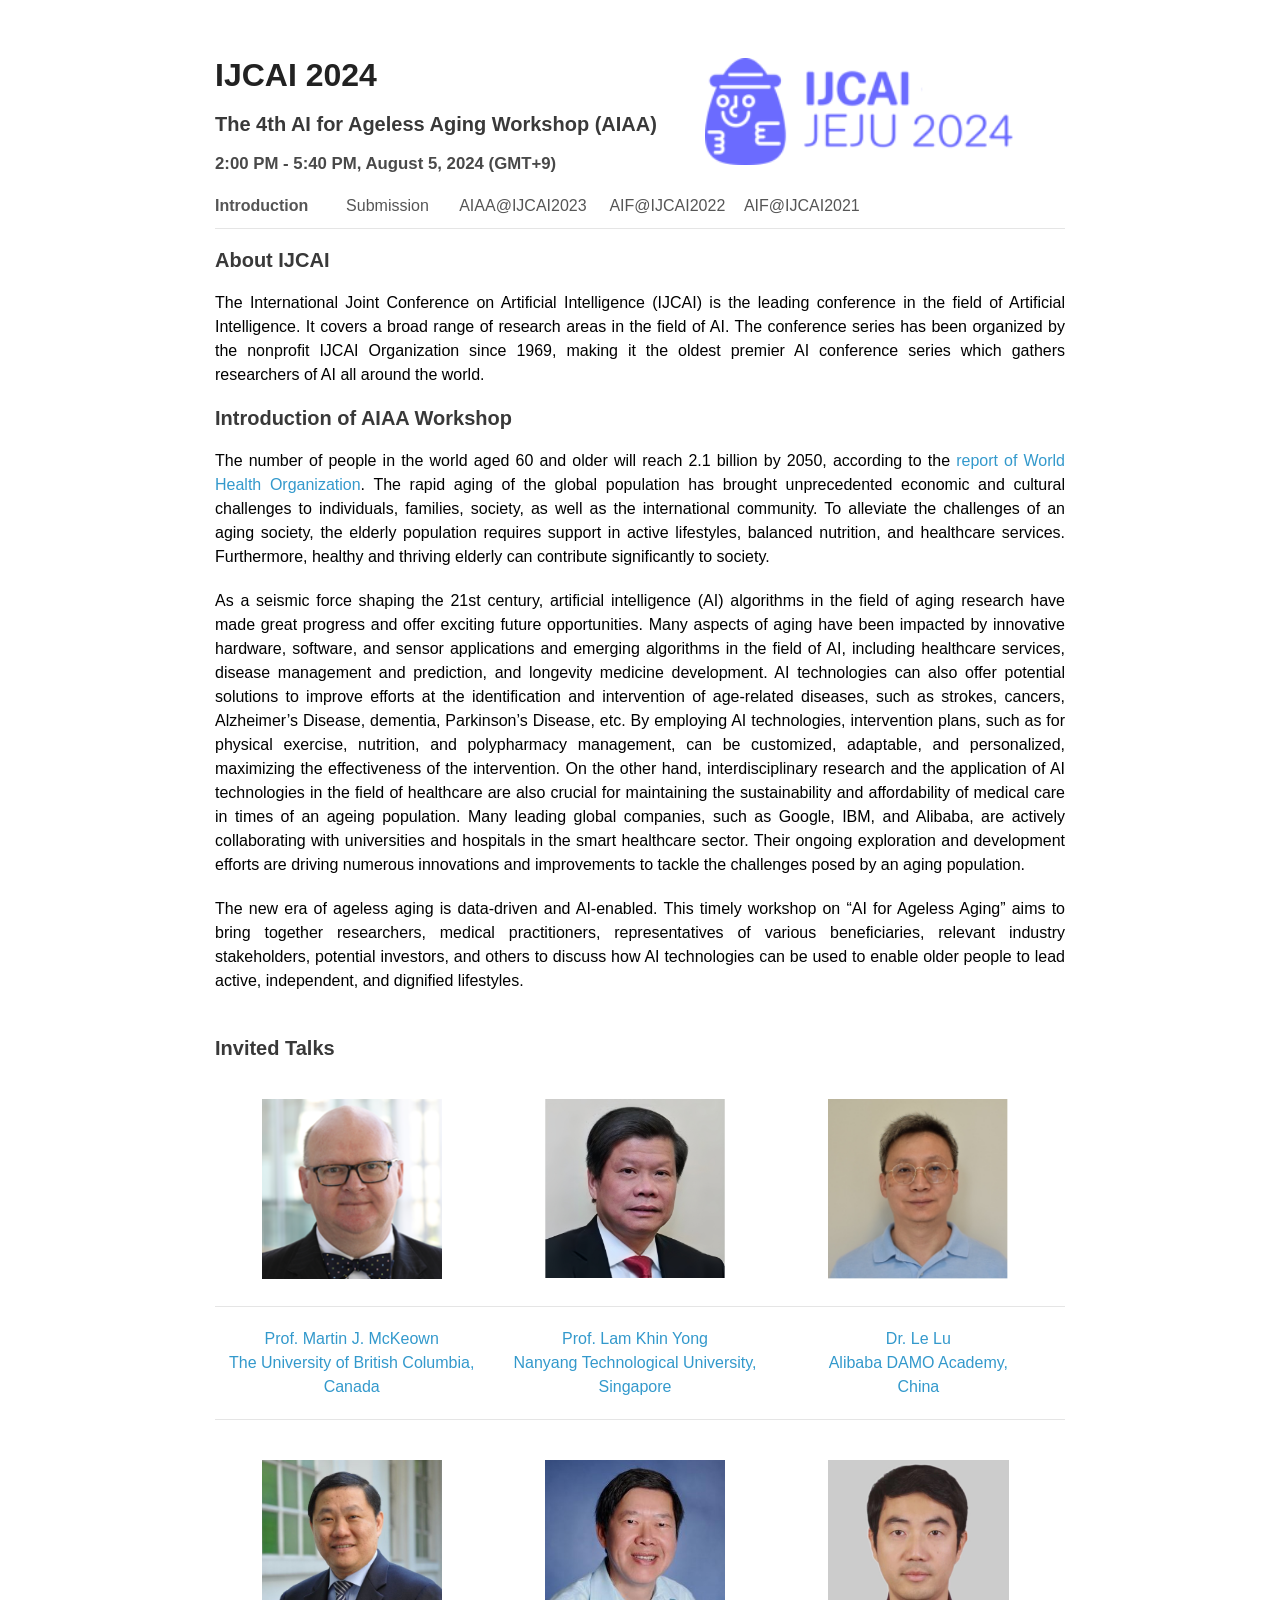
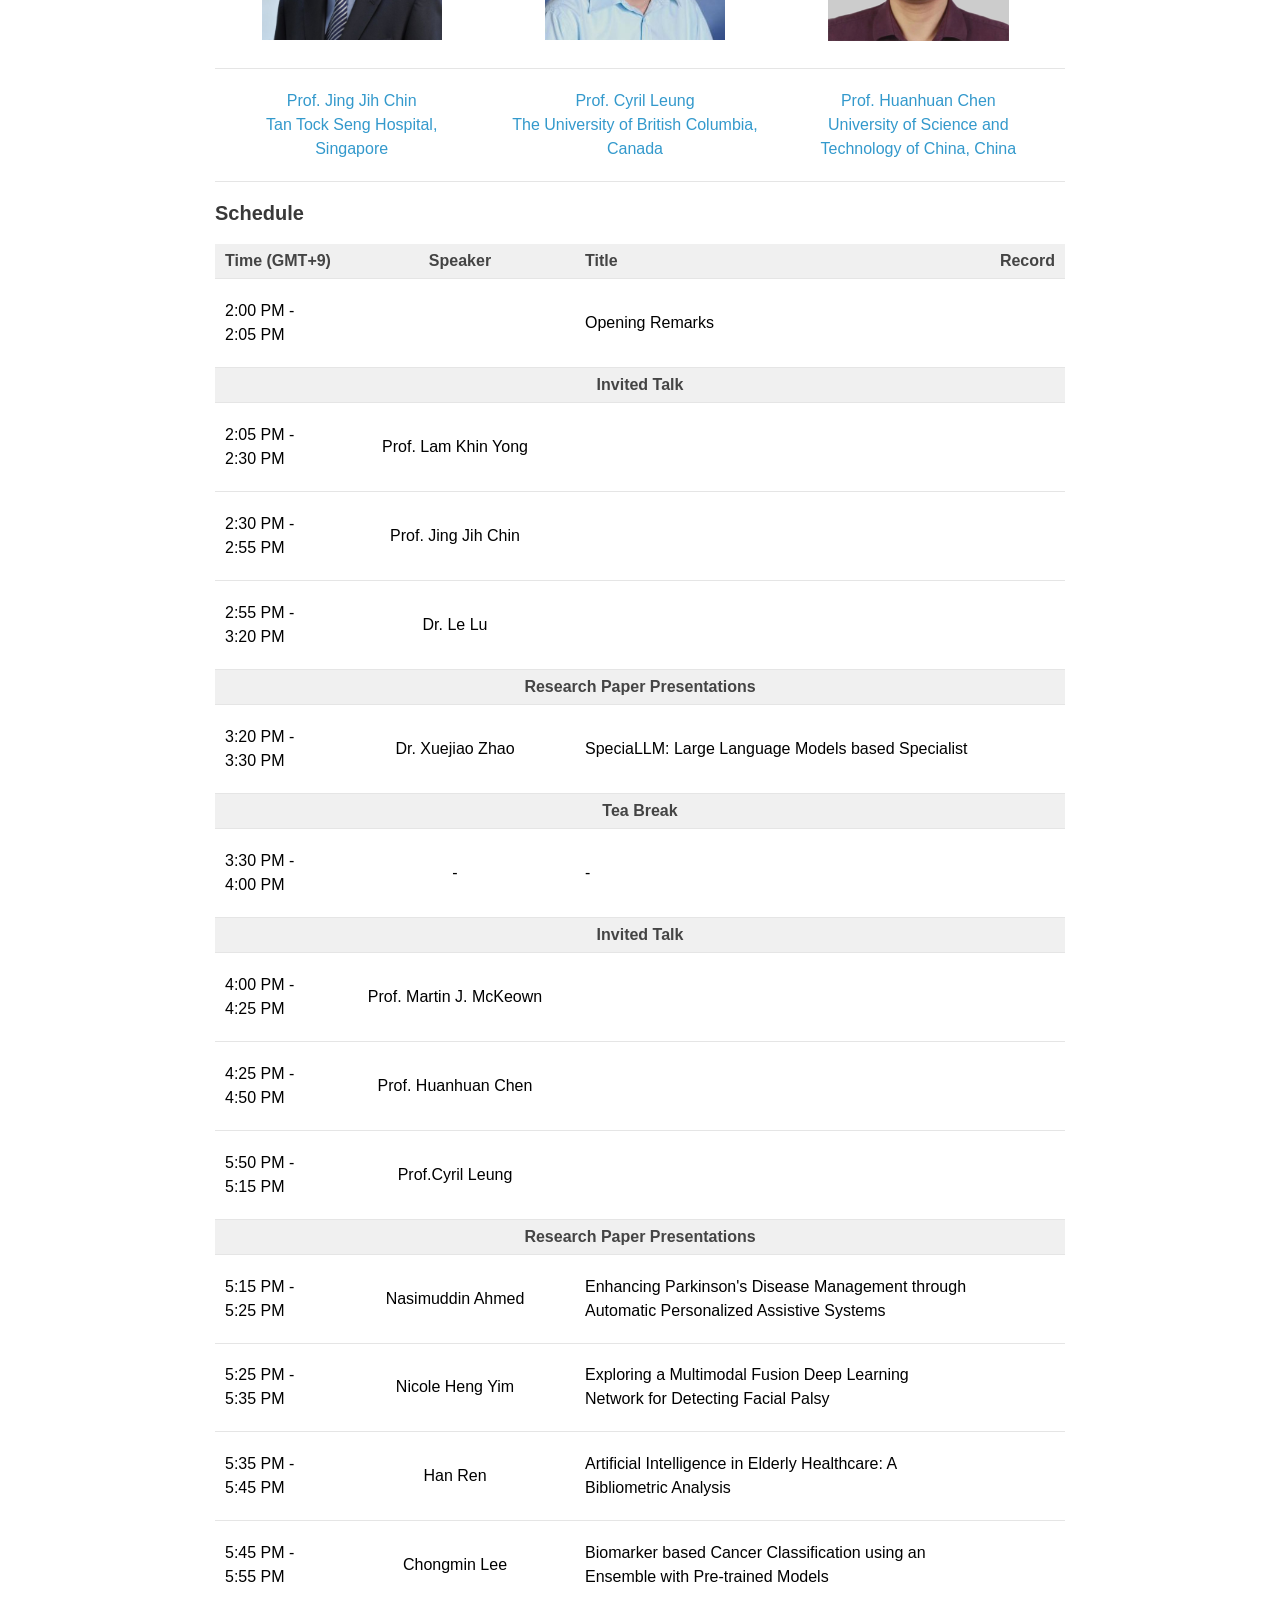
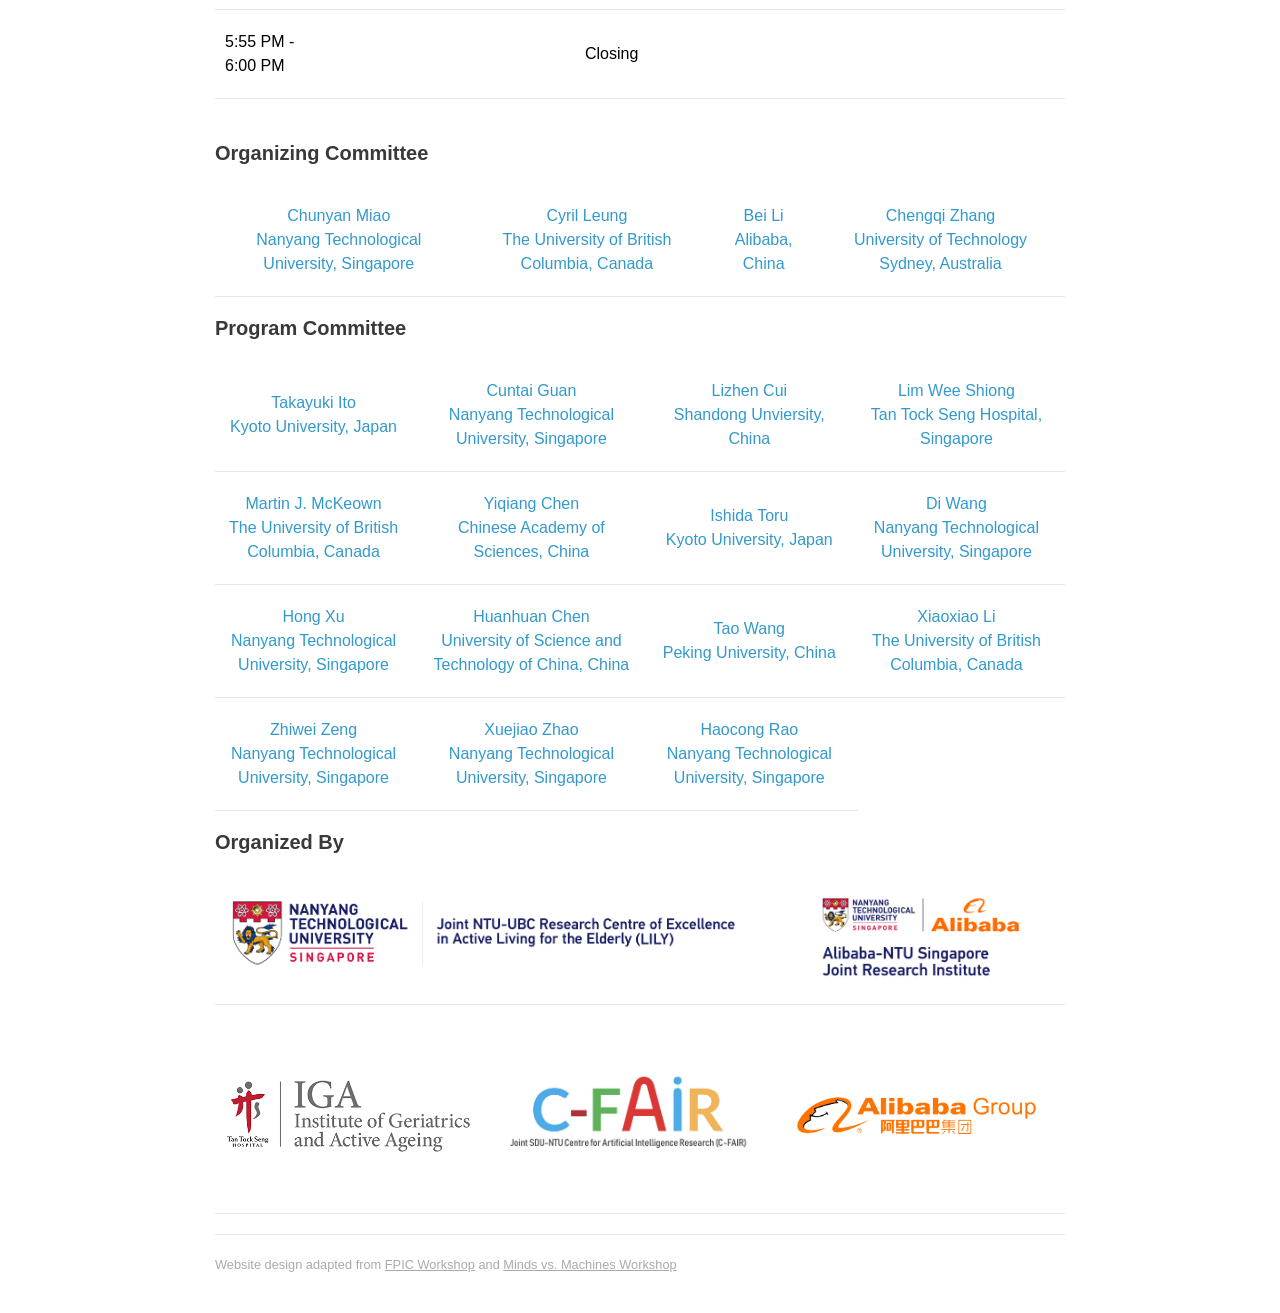
==== commit 59f1385f: "Update index.html" ====
--- a/index.html
+++ b/index.html
@@ -180,7 +180,7 @@
 <!--              <td><a href="https://ijcai-aiaa-2024.org/"><center>TBD<br/>TBD</center></a></td>-->
 <!--              <td><a href="https://ijcai-aiaa-2024.org/"><center>TBD<br/>TBD</center></a></td>-->
               <td><a href="https://dr.ntu.edu.sg/cris/rp/rp00540"><center>Prof. Lam Khin Yong<br/>Nanyang Technological University, Singapore</center></a></td>
-              <td><a href="https://lelu007.github.io/"><center>Le Lu<br/>Alibaba DAMO Academy,<br/> China</center></a></td>
+              <td><a href="https://lelu007.github.io/"><center>Dr. Le Lu<br/>Alibaba DAMO Academy,<br/> China</center></a></td>
 <!--              <td><a href="https://www.health-tourism.com/staffperson.aspx?b=138&sp=14360"><center>Jing Jih Chin<br/>Tan Tock Seng Hospital, Singapore</center></a></td>-->
 
           </tr>
@@ -199,7 +199,8 @@
 <!--              <td width="30%"><a href="https://dr.ntu.edu.sg/cris/rp/rp00540"><center><img src="img/lamky.png" width="180px" align="bottom"></center></a></td>-->
               <td width="30%"><a href="https://www.health-tourism.com/staffperson.aspx?b=138&sp=14360"><center><img src="img/ChinJingJih.jpg" width="180px" align="bottom"></center></a></td>
                <td width="30%"><a href="https://ece.ubc.ca/cyril-leung/"><center><img src="img/CyrilLeung.jpg" width="180px" align="bottom"></center></a></td>
-                <td width="30%"><a href="https://eps.leeds.ac.uk/computing/staff/76/professor-anthony-tony-g-cohn-freng-ceng-citp"><center><img src="img/Anthony.jpg" width="180px" align="bottom"></center></a></td>
+<!--                <td width="30%"><a href="https://eps.leeds.ac.uk/computing/staff/76/professor-anthony-tony-g-cohn-freng-ceng-citp"><center><img src="img/Anthony.jpg" width="180px" align="bottom"></center></a></td>-->
+            <td width="30%"><a href="https://dsxt.ustc.edu.cn/zj_ywjs.asp?zzid=3742"><center><img src="./img/huanhuan.jpg" width="181px" align="bottom"></center></a></td>
 
           </tr>
           <tr>
@@ -213,9 +214,10 @@
 <!--              <td><a href="https://ijcai-aiaa-2024.org/"><center>TBD<br/>TBD</center></a></td>-->
 <!--              <td><a href="https://dr.ntu.edu.sg/cris/rp/rp00540"><center>Prof. Lam Khin Yong<br/>Nanyang Technological University, Singapore</center></a></td>-->
 <!--              <td><a href="https://lelu007.github.io/"><center>Le Lu<br/>Alibaba DAMO Academy,<br/> China</center></a></td>-->
-              <td><a href="https://www.health-tourism.com/staffperson.aspx?b=138&sp=14360"><center>Jing Jih Chin<br/>Tan Tock Seng Hospital, Singapore</center></a></td>
-              <td><a href="https://ece.ubc.ca/cyril-leung/"><center>Cyril Leung<br/>The University of British Columbia, Canada</center></a></td>
-              <td><a href="https://eps.leeds.ac.uk/computing/staff/76/professor-anthony-tony-g-cohn-freng-ceng-citp"><center>Anthony G Cohn<br/>University of Leeds, England</center></a></td>
+              <td><a href="https://www.health-tourism.com/staffperson.aspx?b=138&sp=14360"><center>Prof. Jing Jih Chin<br/>Tan Tock Seng Hospital, <br/>Singapore</center></a></td>
+              <td><a href="https://ece.ubc.ca/cyril-leung/"><center>Prof. Cyril Leung<br/>The University of British Columbia, Canada</center></a></td>
+<!--              <td><a href="https://eps.leeds.ac.uk/computing/staff/76/professor-anthony-tony-g-cohn-freng-ceng-citp"><center>Anthony G Cohn<br/>University of Leeds, England</center></a></td>-->
+            <td><a href="https://dsxt.ustc.edu.cn/zj_ywjs.asp?zzid=3742"><center>Prof. Huanhuan Chen<br/>University of Science and Technology of China, China</center></a></td>
 
           </tr>
       </table>
@@ -247,98 +249,97 @@
           <tr>
             <th colspan="4" class="oddrow"><center>Invited Talk</center></th>
           </tr>
-          <tr>
+                 <tr>
             <td class="time">2:05 PM - 2:30 PM</td>
+            <td class="speaker">Prof. Lam Khin Yong</td>
+            <td class="title"></td>
+            <td class="record"></td>
+          </tr>
+
+          <td class="time">2:30 PM - 2:55 PM</td>
+              <td class="speaker">Prof. Jing Jih Chin</td>
+            <td class="title"></td>
+            <td class="record"> </td>
+          </tr>
+
+          <td class="time">2:55 PM - 3:20 PM</td>
+            <td class="speaker">Dr. Le Lu</td>
+            <td class="title"></td>
+            <td class="record"> </td>
+          </tr>
+
+        <th colspan="4" class="oddrow"><center>Research Paper Presentations</center></th>
+           <tr>
+            <td class="time">3:20 PM - 3:30 PM</td>
+            <td class="speaker">Dr. Xuejiao Zhao</td>
+            <td class="title">SpeciaLLM: Large Language Models based Specialist</td>
+            <td class="record"> </td>
+          </tr>
+        <th colspan="4" class="oddrow"><center>Tea Break</center></th>
+          <tr>
+            <td class="time">3:30 PM - 4:00 PM</td>
+            <td class="speaker">-</td>
+            <td class="title">-</td>
+            <td class="record"> </tr>
+          </tr>
+
+            <th colspan="4" class="oddrow"><center>Invited Talk</center></th>
+          <tr>
+            <td class="time">4:00 PM - 4:25 PM</td>
             <td class="speaker">Prof. Martin J. McKeown</td>
             <td class="title"></td>
             <td class="record"></td>
+          <tr>
+              <td class="time">4:25 PM - 4:50 PM</td>
+              <td class="speaker">Prof. Huanhuan Chen </td>
+            <td class="title"></td>
+            <td class="record"> </td>
+          </tr>
+
+<!--             <tr>-->
+<!--              <td class="time">4:25 PM - 4:50 PM</td>-->
+<!--              <td class="speaker">Prof. Anthony G Cohn </td>-->
+<!--            <td class="title"></td>-->
+<!--            <td class="record"> </td>-->
+<!--          </tr>-->
+
+
+
+          <td class="time">5:50 PM - 5:15 PM</td>
+              <td class="speaker">Prof.Cyril Leung</td>
+            <td class="title"></td>
+            <td class="record"> </td>
           </tr>
 
           <th colspan="4" class="oddrow"><center>Research Paper Presentations</center></th>
-           <tr>
-            <td class="time">2:30 PM - 2:40 PM</td>
-            <td class="speaker">Xuejiao Zhao</td>
-            <td class="title">SpeciaLLM: Large Language Models based Specialist</td>
-            <td class="record"> </td>
-          </tr>
-          <tr>
-            <td class="time">2:40 PM - 2:50 PM</td>
+          <tr>
+            <td class="time">5:15 PM - 5:25 PM</td>
             <td class="speaker">Nasimuddin Ahmed</td>
             <td class="title">Enhancing Parkinson's Disease Management through Automatic Personalized Assistive Systems</td>
             <td class="record"> </tr>
           <tr>
            <tr>
-            <td class="time">2:50 PM - 3:00 PM</td>
+            <td class="time">5:25 PM - 5:35 PM</td>
             <td class="speaker">Nicole Heng Yim</td>
             <td class="title">Exploring a Multimodal Fusion Deep Learning Network for Detecting Facial Palsy</td>
             <td class="record"> </tr>
-          <tr>
-            <th colspan="4" class="oddrow"><center>Invited Talk</center></th>
-          </tr>
-          <tr>
-            <td class="time">3:00 PM - 3:25 PM</td>
-            <td class="speaker">Prof. Lam Khin Yong</td>
-            <td class="title"></td>
-            <td class="record"></td>
-          </tr>
-
-          <th colspan="4" class="oddrow"><center>Tea Break</center></th>
-          <tr>
-            <td class="time">3:25 PM - 4:00 PM</td>
-            <td class="speaker">-</td>
-            <td class="title">-</td>
-            <td class="record"> </tr>
-          </tr>
-
-          <tr>
-              <tr>
-             <th colspan="4" class="oddrow"><center>Invited Talk</center></th>
-              </tr>
-            <td class="time">4:00 PM - 4:25 PM</td>
-              <td class="speaker">Le Lu</td>
-            <td class="title"></td>
-            <td class="record"> </td>
-          </tr>
-              <td class="time">4:25 PM - 4:50 PM</td>
-              <td class="speaker">Jing Jih Chin</td>
-            <td class="title"></td>
-            <td class="record"> </td>
-          </tr>
-          </tr>
-          </tr>
-         <th colspan="4" class="oddrow"><center>Research Paper Presentations</center></th>
-          </tr>
-          <tr>
-            <td class="time">4:50 PM - 5:00 PM</td>
+
+
+          <tr>
+            <td class="time">5:35 PM - 5:45 PM</td>
             <td class="speaker">Han Ren</td>
             <td class="title">Artificial Intelligence in Elderly Healthcare: A Bibliometric Analysis</td>
             <td class="record"> </tr>
           </tr>
            <tr>
-            <td class="time">5:00 PM - 5:10 PM</td>
+            <td class="time">5:45 PM - 5:55 PM</td>
             <td class="speaker">Chongmin Lee</td>
             <td class="title">Biomarker based Cancer Classification using an Ensemble with Pre-trained Models</td>
             <td class="record"> </td>
           </tr>
           <tr>
-              <tr>
-             <th colspan="4" class="oddrow"><center>Invited Talk</center></th>
-              </tr>
-              <td class="time">5:10 PM - 5:35 PM</td>
-              <td class="speaker">Prof.Anthony G Cohn </td>
-            <td class="title"></td>
-            <td class="record"> </td>
-          </tr>
-          </tr>
-         <td class="time">5:35 PM - 6:00 PM</td>
-              <td class="speaker">Prof.Cyril Leung</td>
-            <td class="title"></td>
-            <td class="record"> </td>
-          </tr>
-          </tr>
-
-          <tr>
-            <td class="time">5:25 PM - 5:30 PM</td>
+          <tr>
+            <td class="time">5:55 PM - 6:00 PM</td>
             <td class="speaker"></td>
             <td class="title">Closing</td>
             <td class="record"> </td>
@@ -568,14 +569,31 @@
 <!--    </table>-->
         <table>
       <tbody>
-              <tr>
-
-                      <td width="30%"><a href="https://www.ttsh.com.sg/"><img src="./img/ttsh.png"
+<!--              <tr>-->
+
+<!--                      <td width="25%"><a href="https://www.ttsh.com.sg/"><img src="./img/ttsh.png"-->
+<!--                width="300px" align="bottom"></a></td>-->
+<!--                  <td width="25%"><a href="https://cfair.sdu.edu.cn/"><img src="./img/cfair.jpg"-->
+<!--                width="300px" align="bottom"></a></td>-->
+<!--                                              <td width="25%"><a href="https://ijcai-aiaa-2023.org/"><img src="./img/alibaba_group.png"-->
+<!--                width="250px" align="bottom"></a></td>-->
+<!--&lt;!&ndash;                            <td width="30%"><a href="https://ijcai-aiaa-2023.org/"><img src="./img/homepage.jpg"&ndash;&gt;-->
+<!--&lt;!&ndash;                width="150px" align="bottom"></a></td>&ndash;&gt;-->
+<!--                         <td width="25%"><a href="https://ijcai-aiaa-2023.org/"><img src="./img/Alibaba-cloud.png"-->
+<!--width="110px" align="bottom"></a></td>-->
+<!--        </tr>-->
+                    <tr>
+
+                      <td width="25%"><a href="https://www.ttsh.com.sg/"><img src="./img/ttsh.png"
                 width="300px" align="bottom"></a></td>
-                  <td width="30%"><a href="https://cfair.sdu.edu.cn/"><img src="./img/cfair.jpg"
+                  <td width="25%"><a href="https://cfair.sdu.edu.cn/"><img src="./img/cfair.jpg"
                 width="300px" align="bottom"></a></td>
-                            <td width="30%"><a href="https://ijcai-aiaa-2023.org/"><img src="./img/homepage.jpg"
-                width="150px" align="bottom"></a></td>
+                                              <td width="25%"><a href="https://ijcai-aiaa-2023.org/"><img src="./img/alibaba_group.png"
+                width="250px" align="bottom"></a></td>
+<!--                            <td width="30%"><a href="https://ijcai-aiaa-2023.org/"><img src="./img/homepage.jpg"-->
+<!--                width="150px" align="bottom"></a></td>-->
+<!--                         <td width="25%"><a href="https://ijcai-aiaa-2023.org/"><img src="./img/Alibaba-cloud.png"-->
+<!--width="110px" align="bottom"></a></td>-->
         </tr>
       </tbody>
     </table>
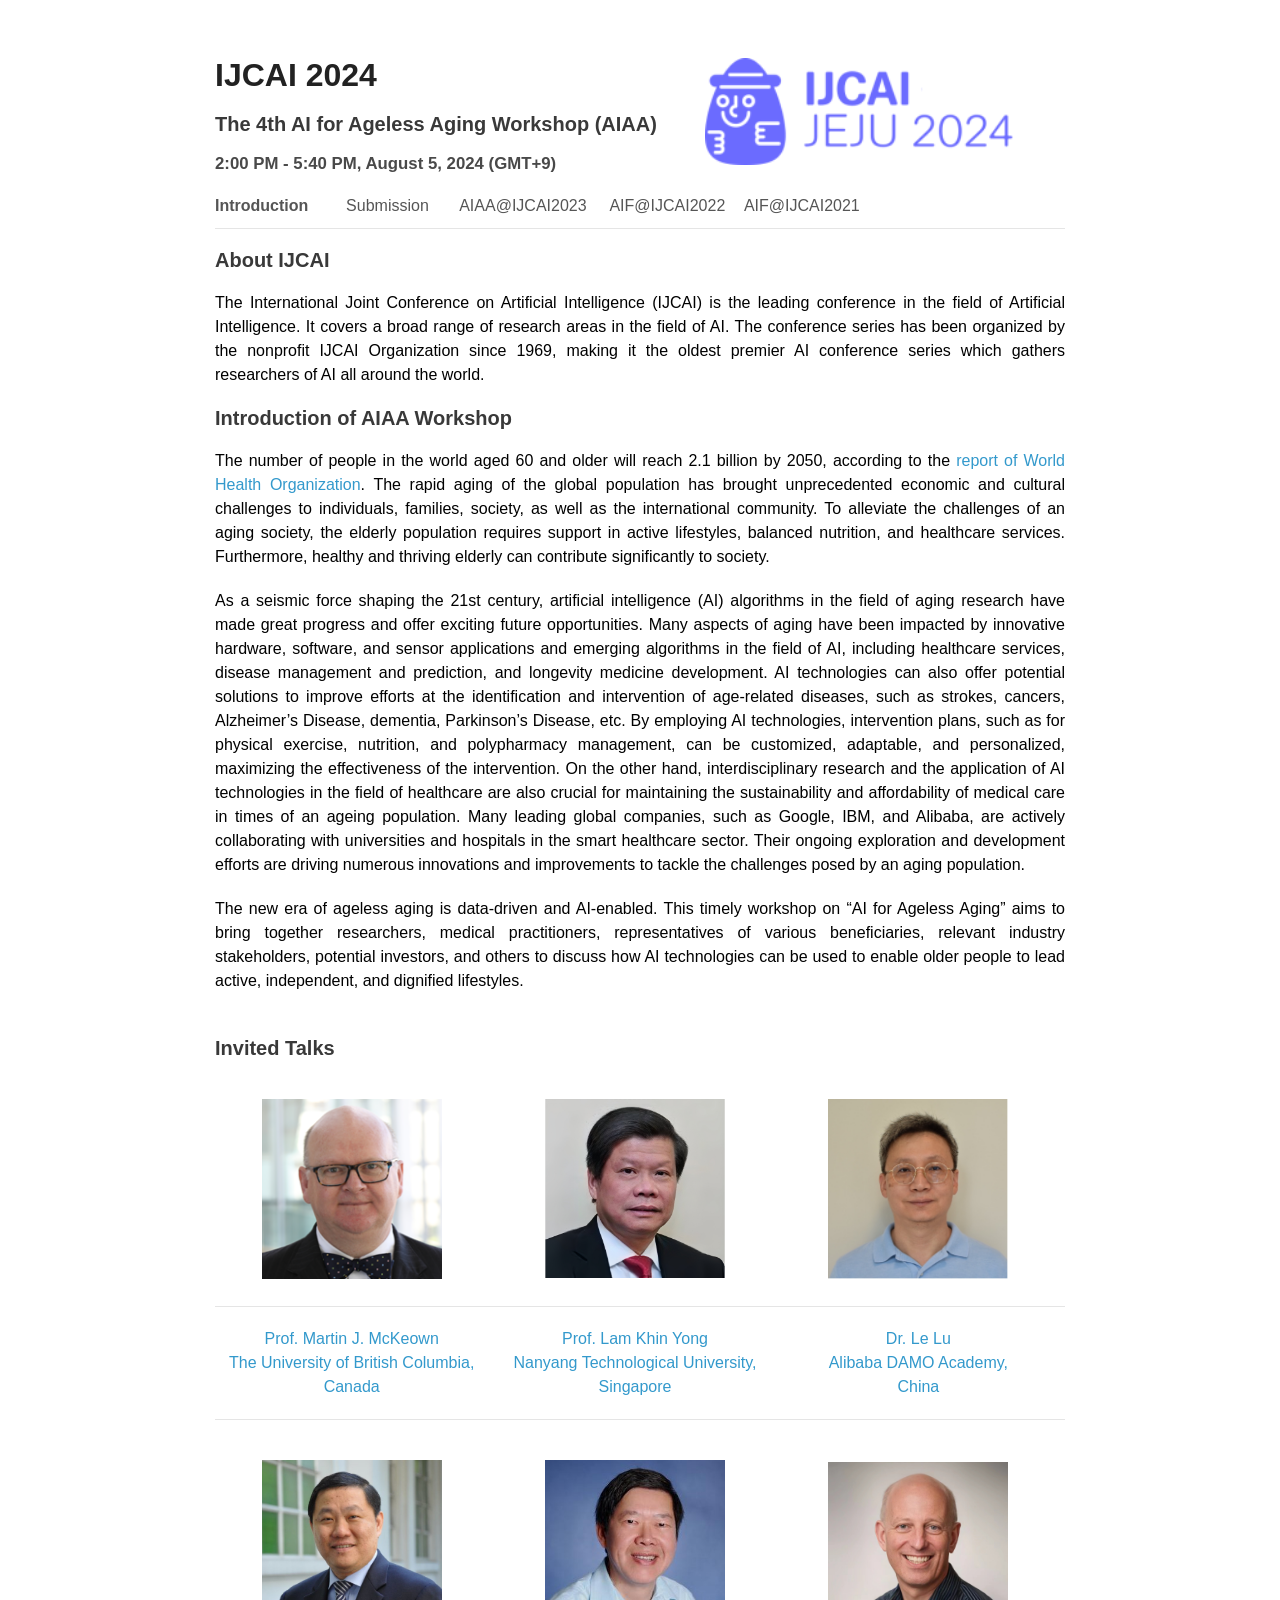
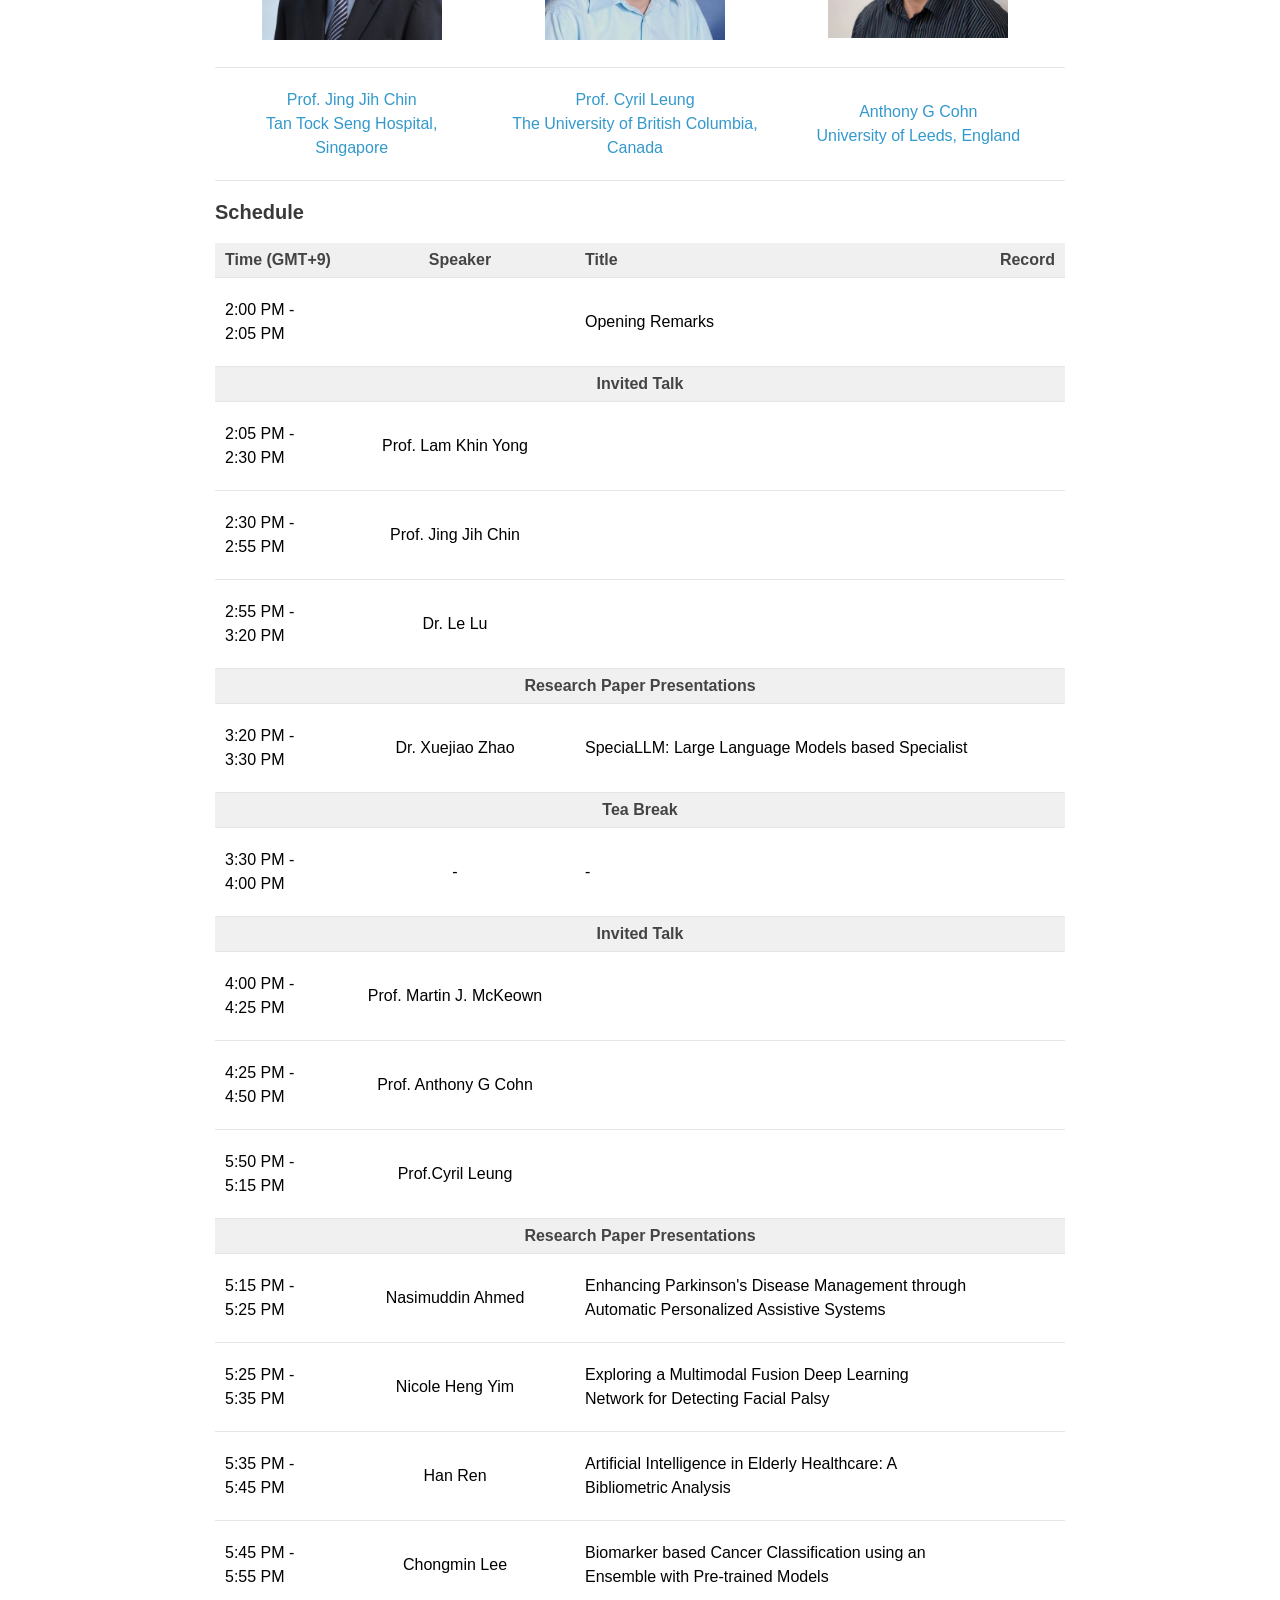
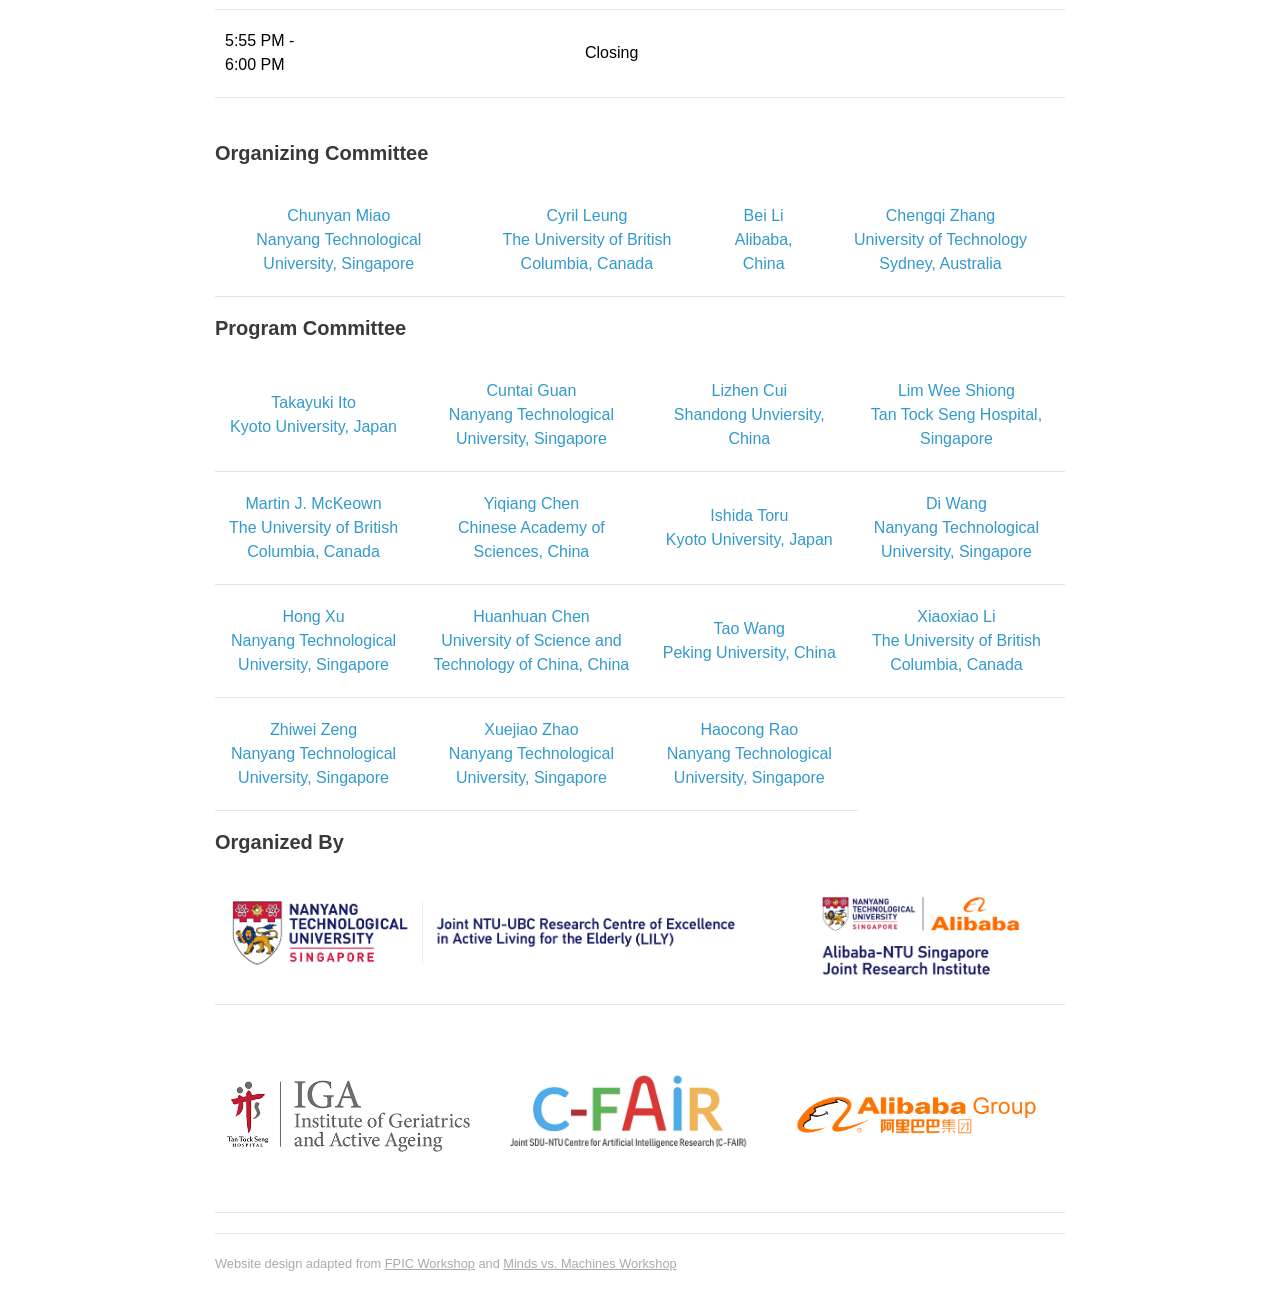
==== commit d34bf254: "Update index.html" ====
--- a/index.html
+++ b/index.html
@@ -199,8 +199,8 @@
 <!--              <td width="30%"><a href="https://dr.ntu.edu.sg/cris/rp/rp00540"><center><img src="img/lamky.png" width="180px" align="bottom"></center></a></td>-->
               <td width="30%"><a href="https://www.health-tourism.com/staffperson.aspx?b=138&sp=14360"><center><img src="img/ChinJingJih.jpg" width="180px" align="bottom"></center></a></td>
                <td width="30%"><a href="https://ece.ubc.ca/cyril-leung/"><center><img src="img/CyrilLeung.jpg" width="180px" align="bottom"></center></a></td>
-<!--                <td width="30%"><a href="https://eps.leeds.ac.uk/computing/staff/76/professor-anthony-tony-g-cohn-freng-ceng-citp"><center><img src="img/Anthony.jpg" width="180px" align="bottom"></center></a></td>-->
-            <td width="30%"><a href="https://dsxt.ustc.edu.cn/zj_ywjs.asp?zzid=3742"><center><img src="./img/huanhuan.jpg" width="181px" align="bottom"></center></a></td>
+                <td width="30%"><a href="https://eps.leeds.ac.uk/computing/staff/76/professor-anthony-tony-g-cohn-freng-ceng-citp"><center><img src="img/Anthony.jpg" width="180px" align="bottom"></center></a></td>
+<!--            <td width="30%"><a href="https://dsxt.ustc.edu.cn/zj_ywjs.asp?zzid=3742"><center><img src="./img/huanhuan.jpg" width="181px" align="bottom"></center></a></td>-->
 
           </tr>
           <tr>
@@ -216,8 +216,8 @@
 <!--              <td><a href="https://lelu007.github.io/"><center>Le Lu<br/>Alibaba DAMO Academy,<br/> China</center></a></td>-->
               <td><a href="https://www.health-tourism.com/staffperson.aspx?b=138&sp=14360"><center>Prof. Jing Jih Chin<br/>Tan Tock Seng Hospital, <br/>Singapore</center></a></td>
               <td><a href="https://ece.ubc.ca/cyril-leung/"><center>Prof. Cyril Leung<br/>The University of British Columbia, Canada</center></a></td>
-<!--              <td><a href="https://eps.leeds.ac.uk/computing/staff/76/professor-anthony-tony-g-cohn-freng-ceng-citp"><center>Anthony G Cohn<br/>University of Leeds, England</center></a></td>-->
-            <td><a href="https://dsxt.ustc.edu.cn/zj_ywjs.asp?zzid=3742"><center>Prof. Huanhuan Chen<br/>University of Science and Technology of China, China</center></a></td>
+              <td><a href="https://eps.leeds.ac.uk/computing/staff/76/professor-anthony-tony-g-cohn-freng-ceng-citp"><center>Anthony G Cohn<br/>University of Leeds, England</center></a></td>
+<!--            <td><a href="https://dsxt.ustc.edu.cn/zj_ywjs.asp?zzid=3742"><center>Prof. Huanhuan Chen<br/>University of Science and Technology of China, China</center></a></td>-->
 
           </tr>
       </table>
@@ -289,19 +289,19 @@
             <td class="speaker">Prof. Martin J. McKeown</td>
             <td class="title"></td>
             <td class="record"></td>
-          <tr>
+<!--          <tr>-->
+<!--              <td class="time">4:25 PM - 4:50 PM</td>-->
+<!--              <td class="speaker">Prof. Huanhuan Chen </td>-->
+<!--            <td class="title"></td>-->
+<!--            <td class="record"> </td>-->
+<!--          </tr>-->
+
+             <tr>
               <td class="time">4:25 PM - 4:50 PM</td>
-              <td class="speaker">Prof. Huanhuan Chen </td>
+              <td class="speaker">Prof. Anthony G Cohn </td>
             <td class="title"></td>
             <td class="record"> </td>
           </tr>
-
-<!--             <tr>-->
-<!--              <td class="time">4:25 PM - 4:50 PM</td>-->
-<!--              <td class="speaker">Prof. Anthony G Cohn </td>-->
-<!--            <td class="title"></td>-->
-<!--            <td class="record"> </td>-->
-<!--          </tr>-->
 
 
 
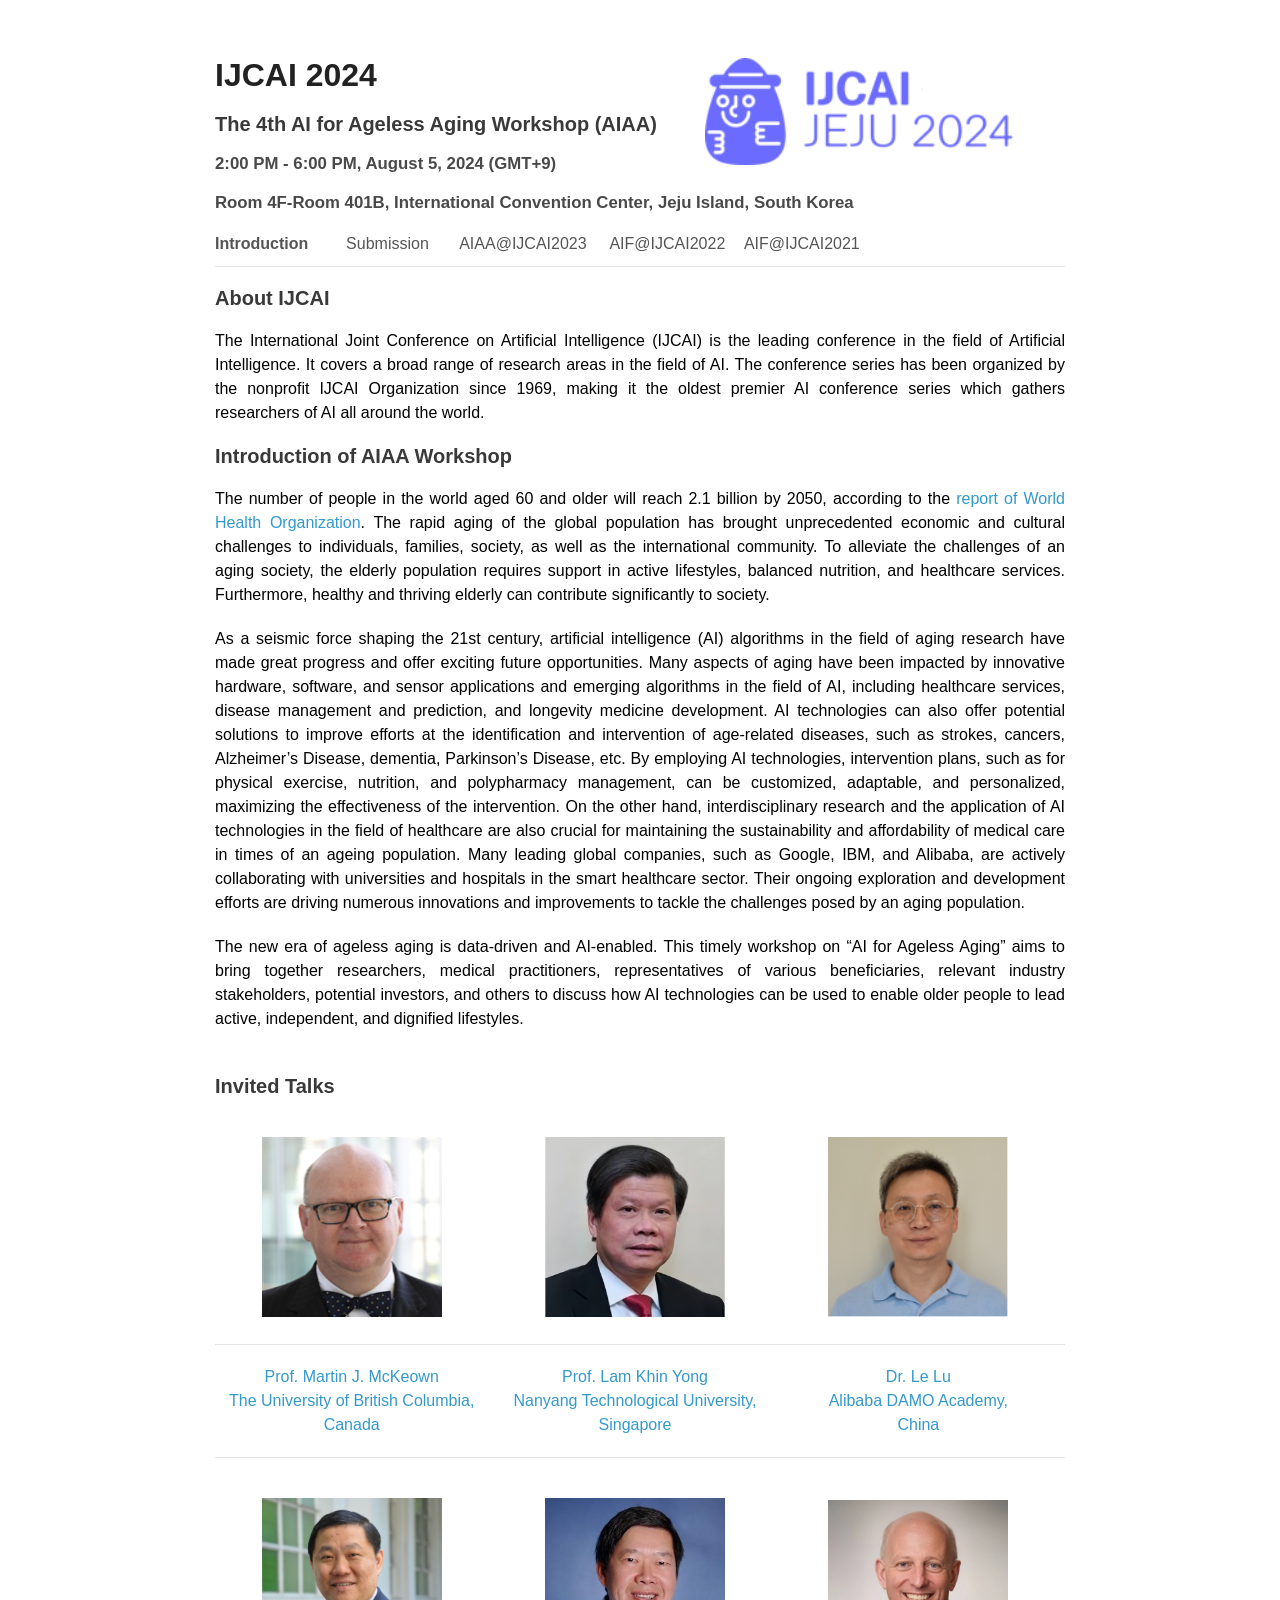
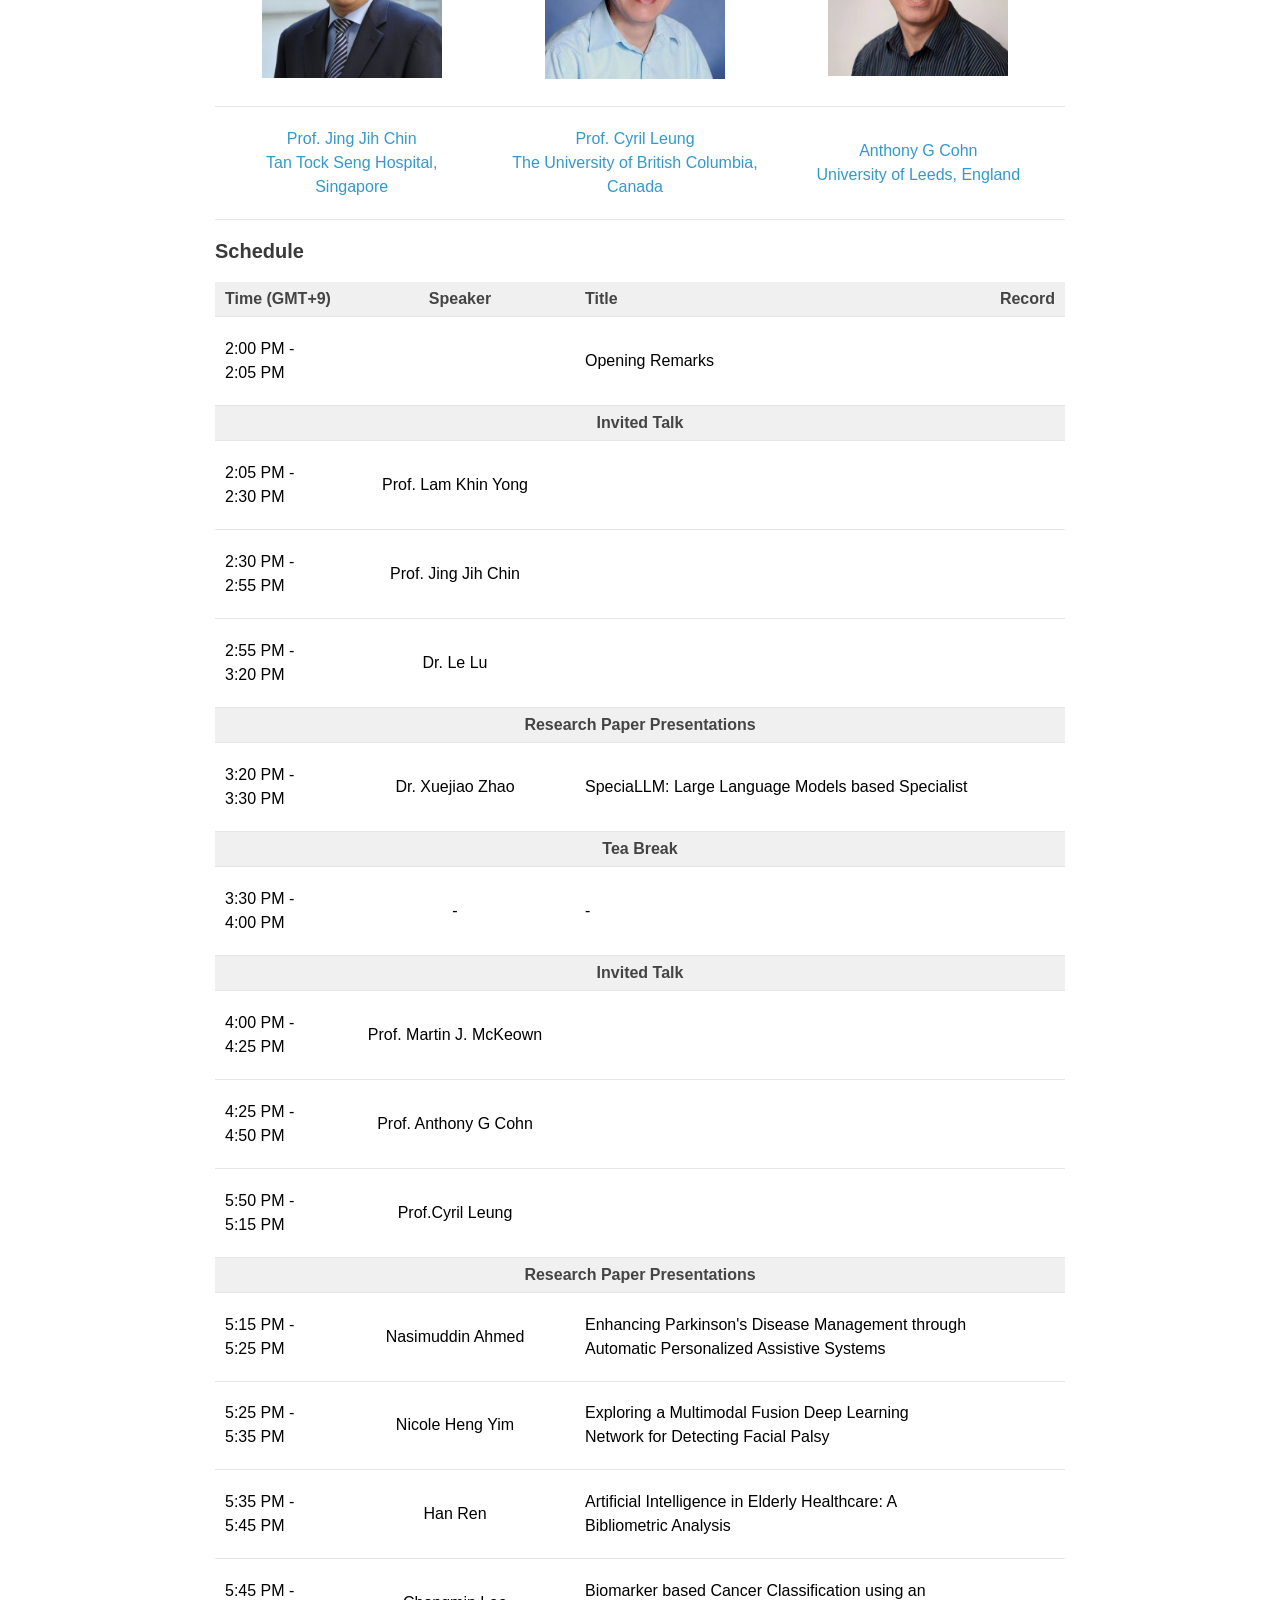
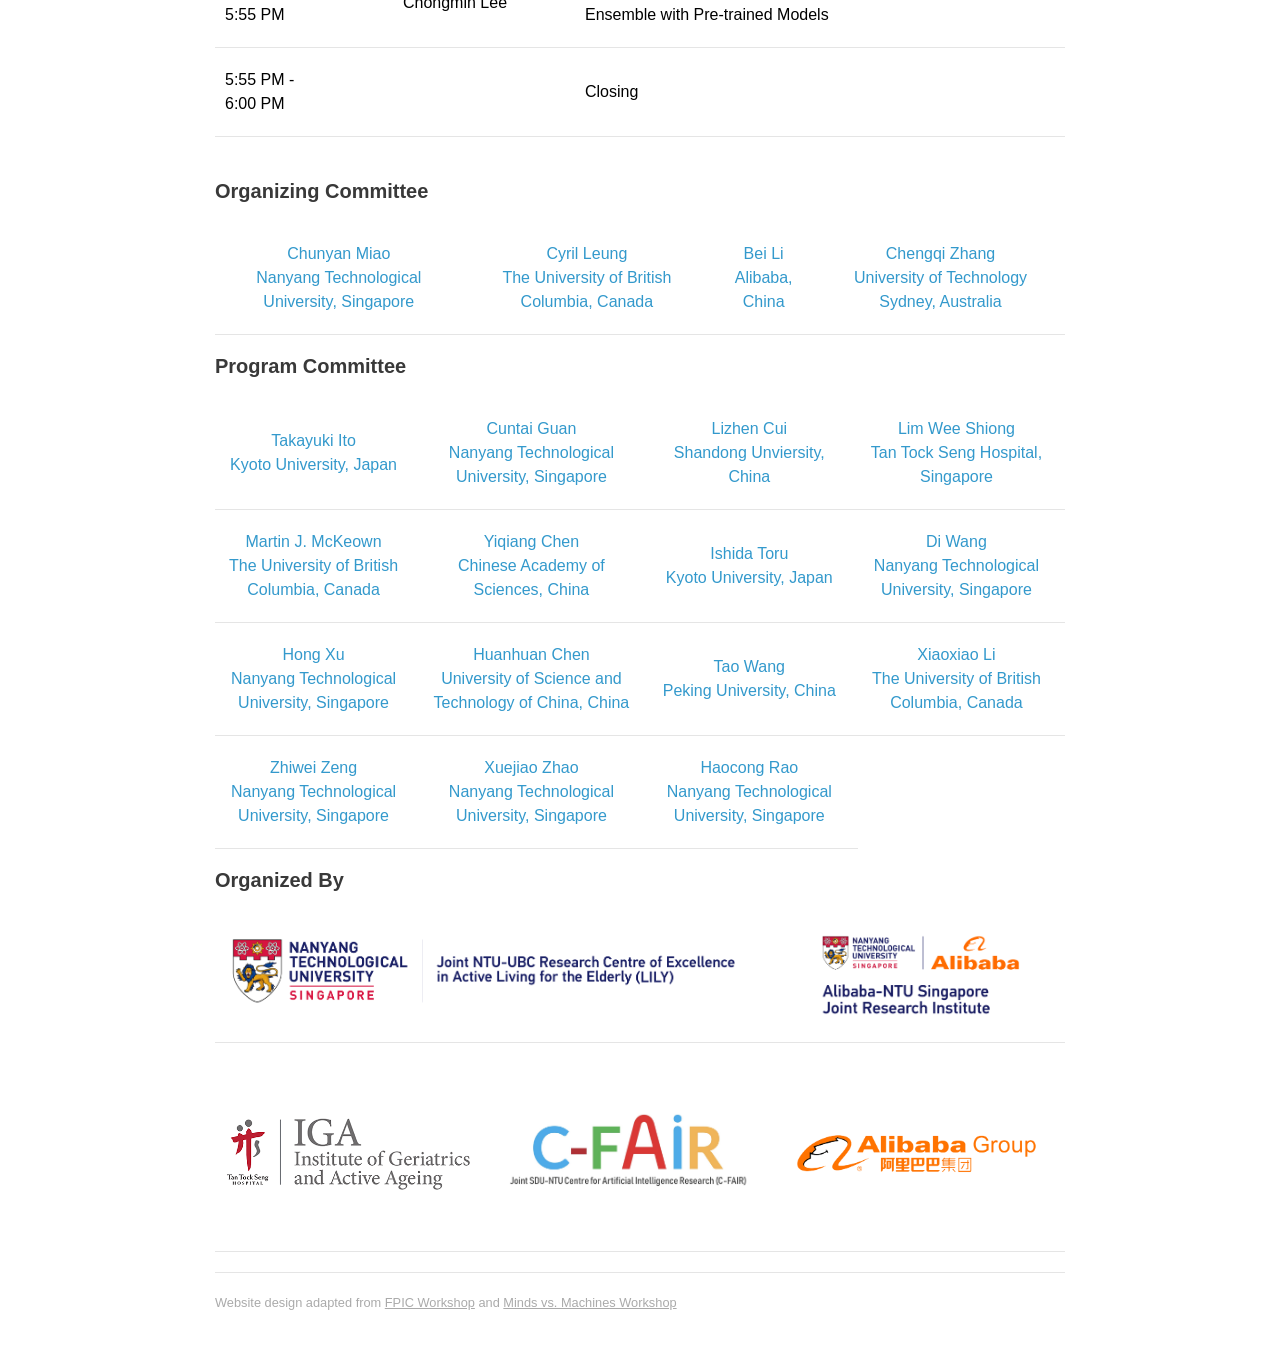
==== commit 42375b8a: "Update index.html" ====
--- a/index.html
+++ b/index.html
@@ -35,10 +35,10 @@
       <a href="https://ijcai-aiaa-2024.org/"><img class="logo" src="./img/IJCAI2024_Logo2.png" width="360px"
           align="bottom"></a>
 
-      <h1>IJCAI 2024</h1>
+   <h1>IJCAI 2024</h1>
       <h2>The 4th AI for Ageless Aging Workshop (AIAA)</h2>
-      <h3>2:00 PM - 5:40 PM, August 5, 2024 (GMT+9)</h3>
-<!--      <h3>Sheraton Grand Macao, Sky Tower, Almaty 6106</h3>-->
+      <h3>2:00 PM - 6:00 PM, August 5, 2024 (GMT+9)
+      <h3>Room 4F-Room 401B, International Convention Center, Jeju Island, South Korea</h3>
 
       <ul>
         <li class="active">
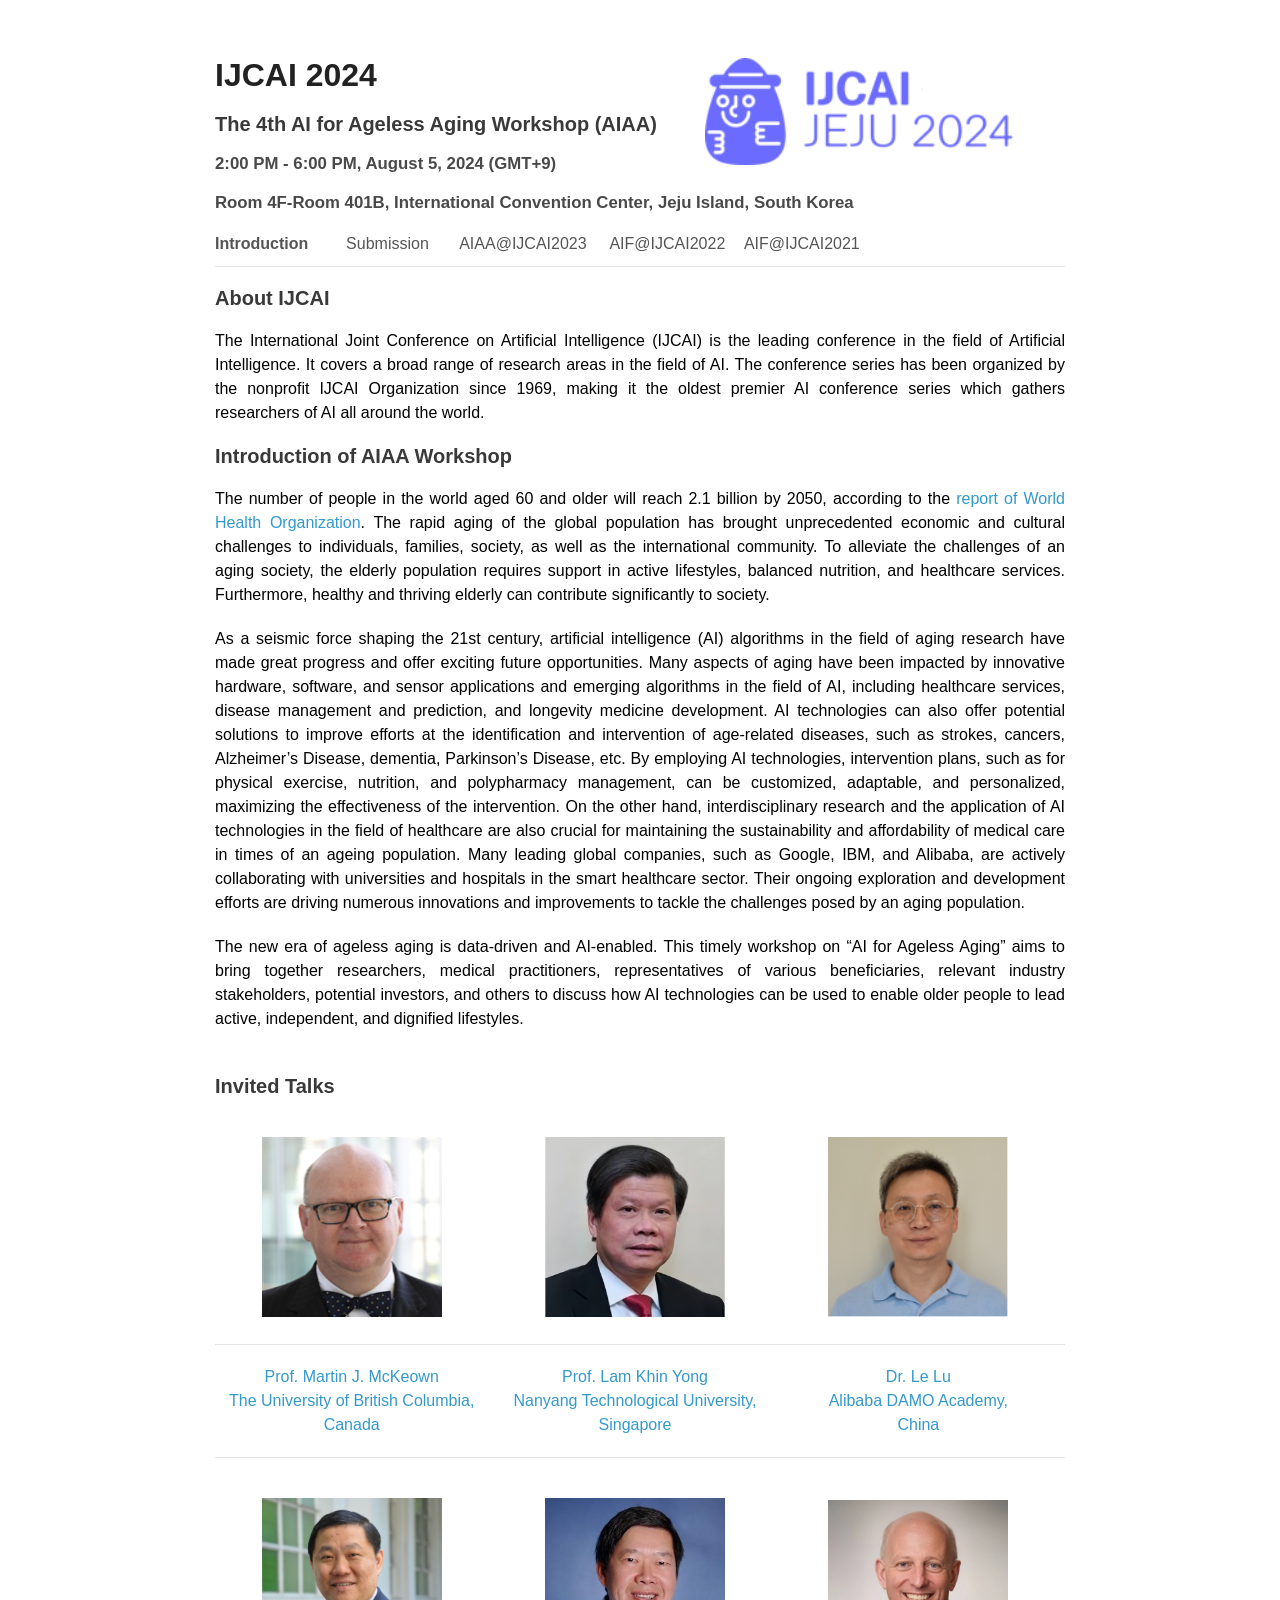
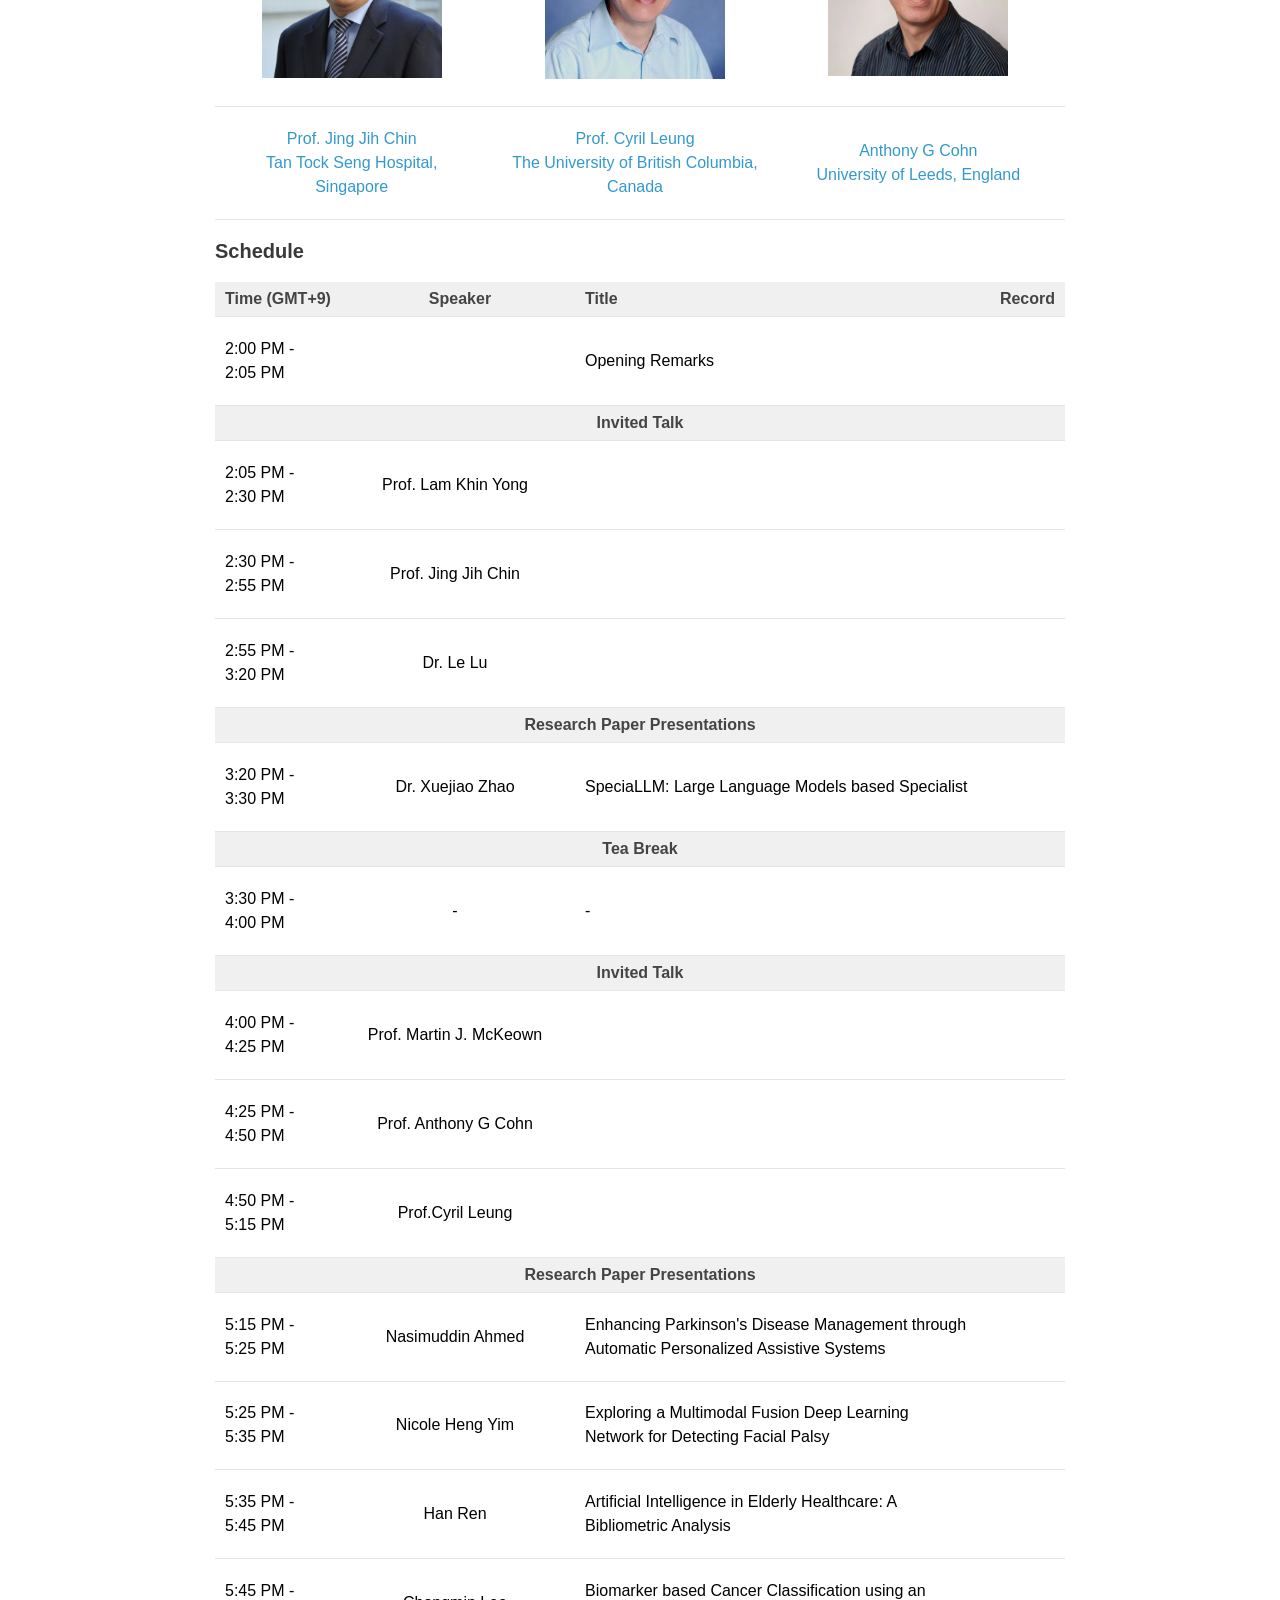
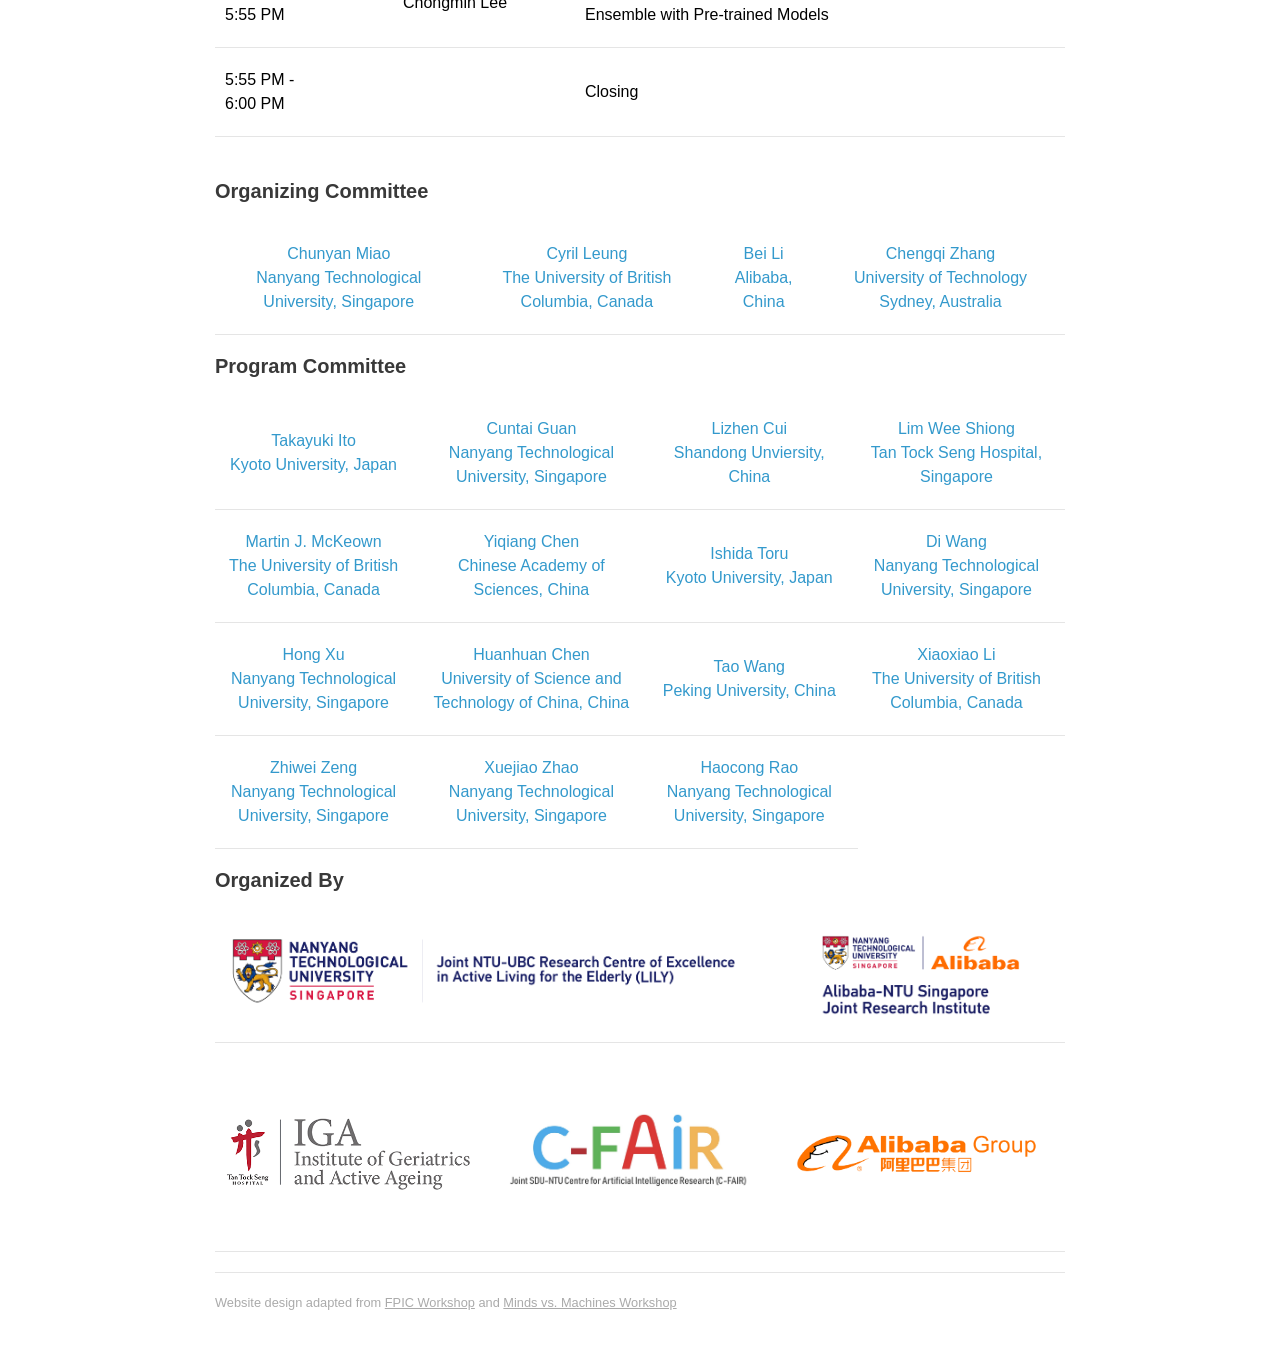
==== commit 31e80977: "Update index.html" ====
--- a/index.html
+++ b/index.html
@@ -305,7 +305,7 @@
 
 
 
-          <td class="time">5:50 PM - 5:15 PM</td>
+          <td class="time">4:50 PM - 5:15 PM</td>
               <td class="speaker">Prof.Cyril Leung</td>
             <td class="title"></td>
             <td class="record"> </td>
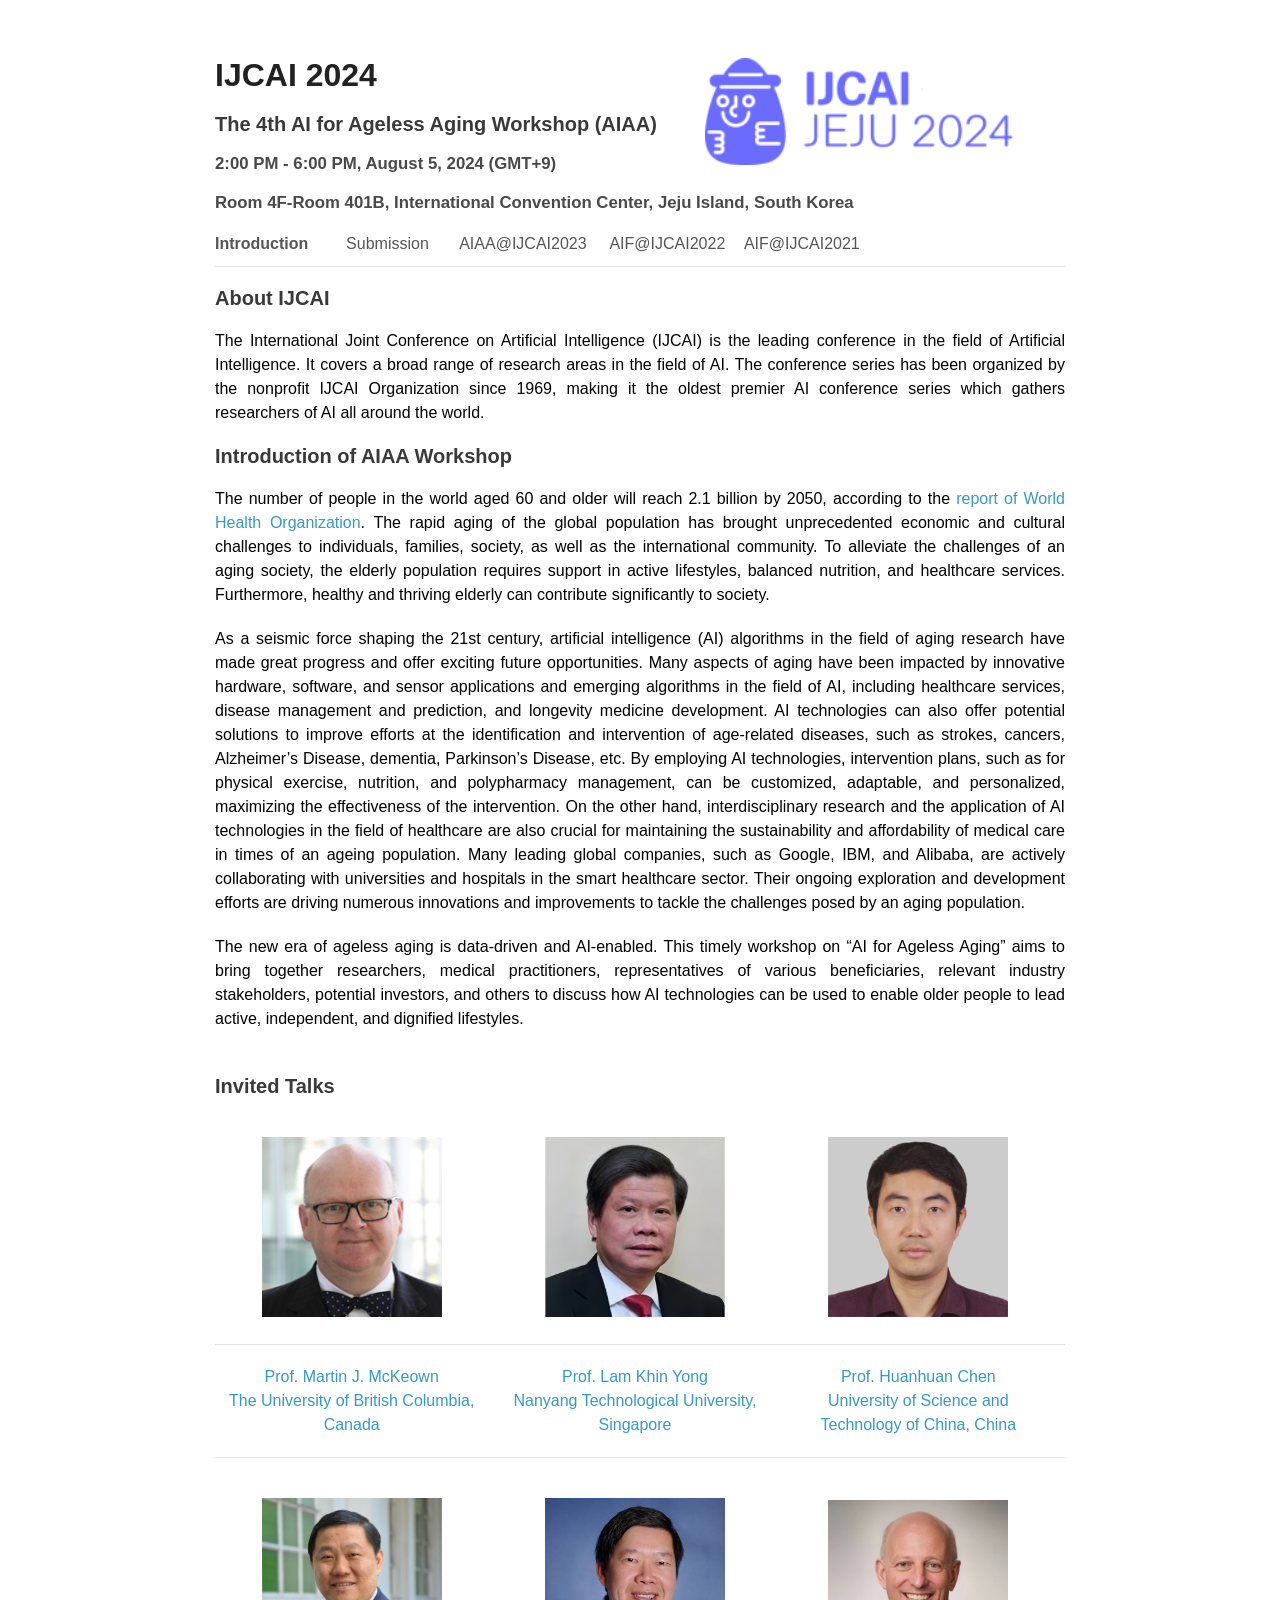
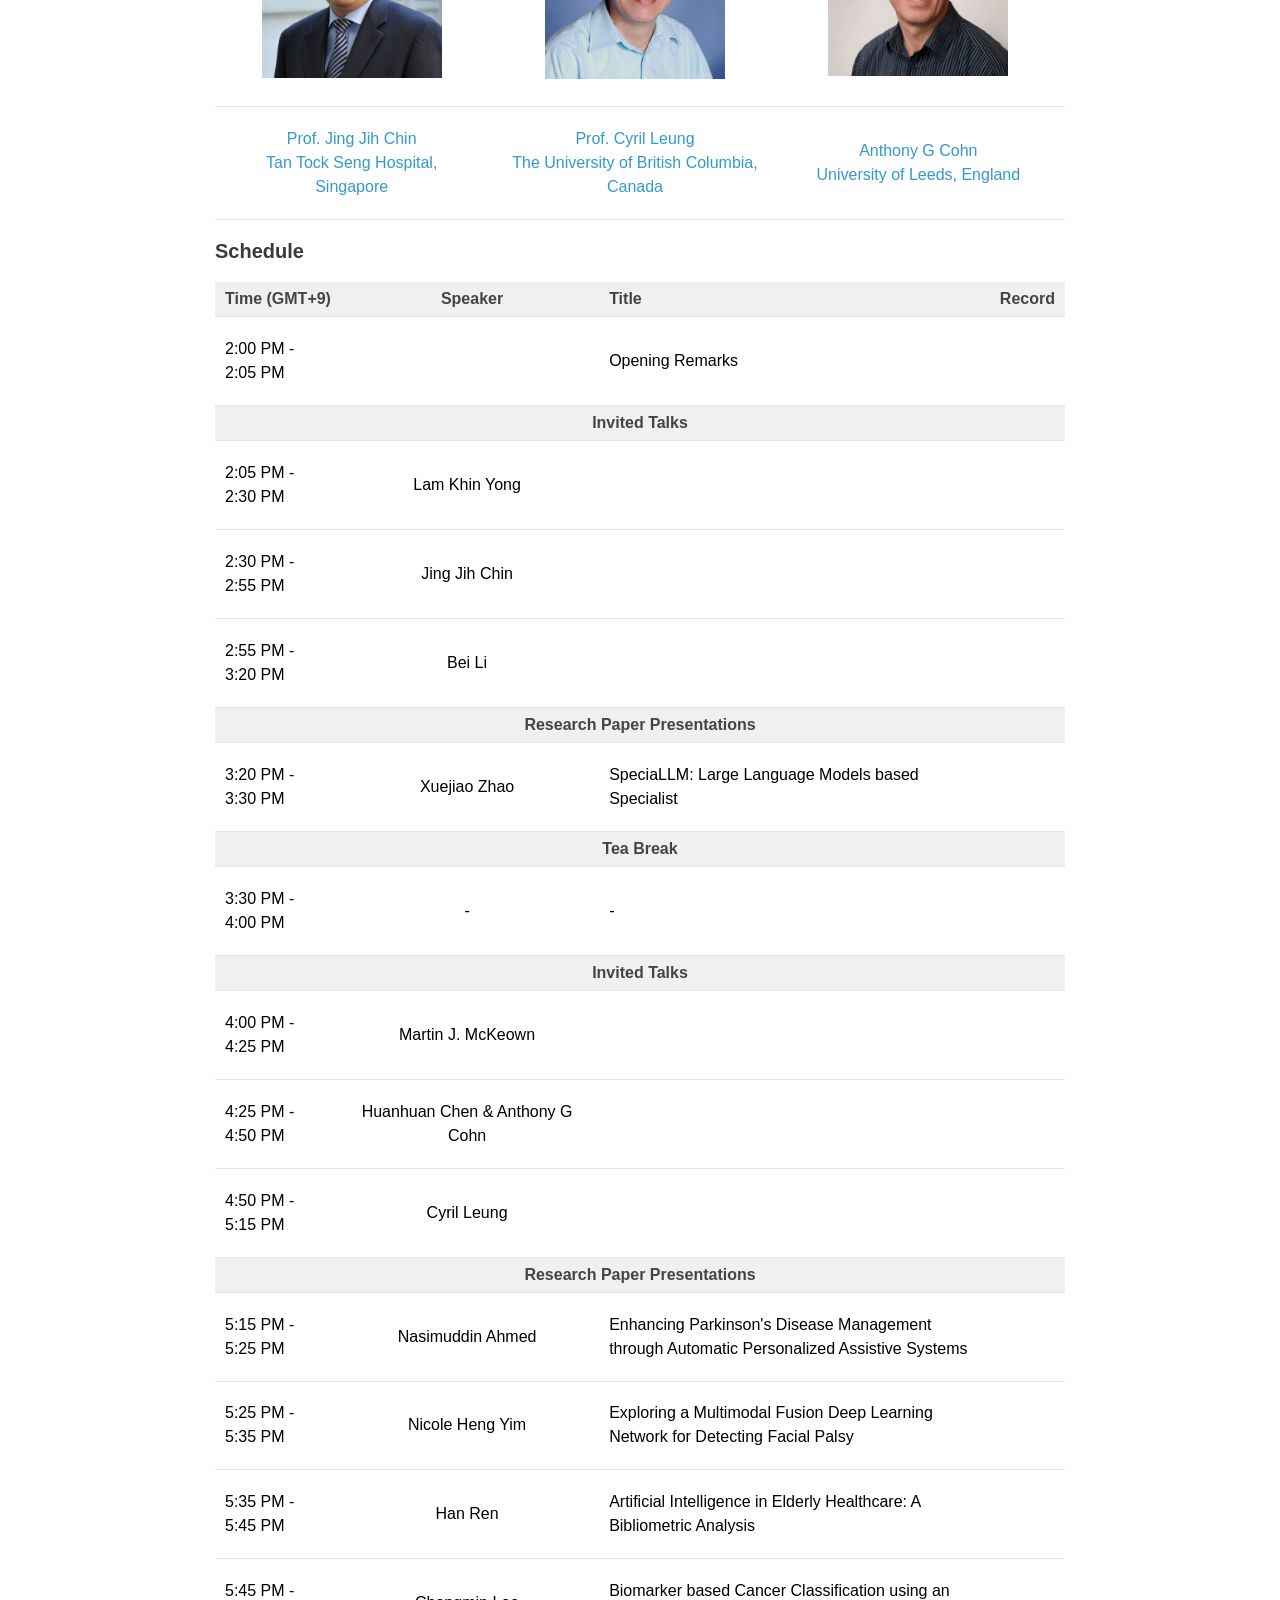
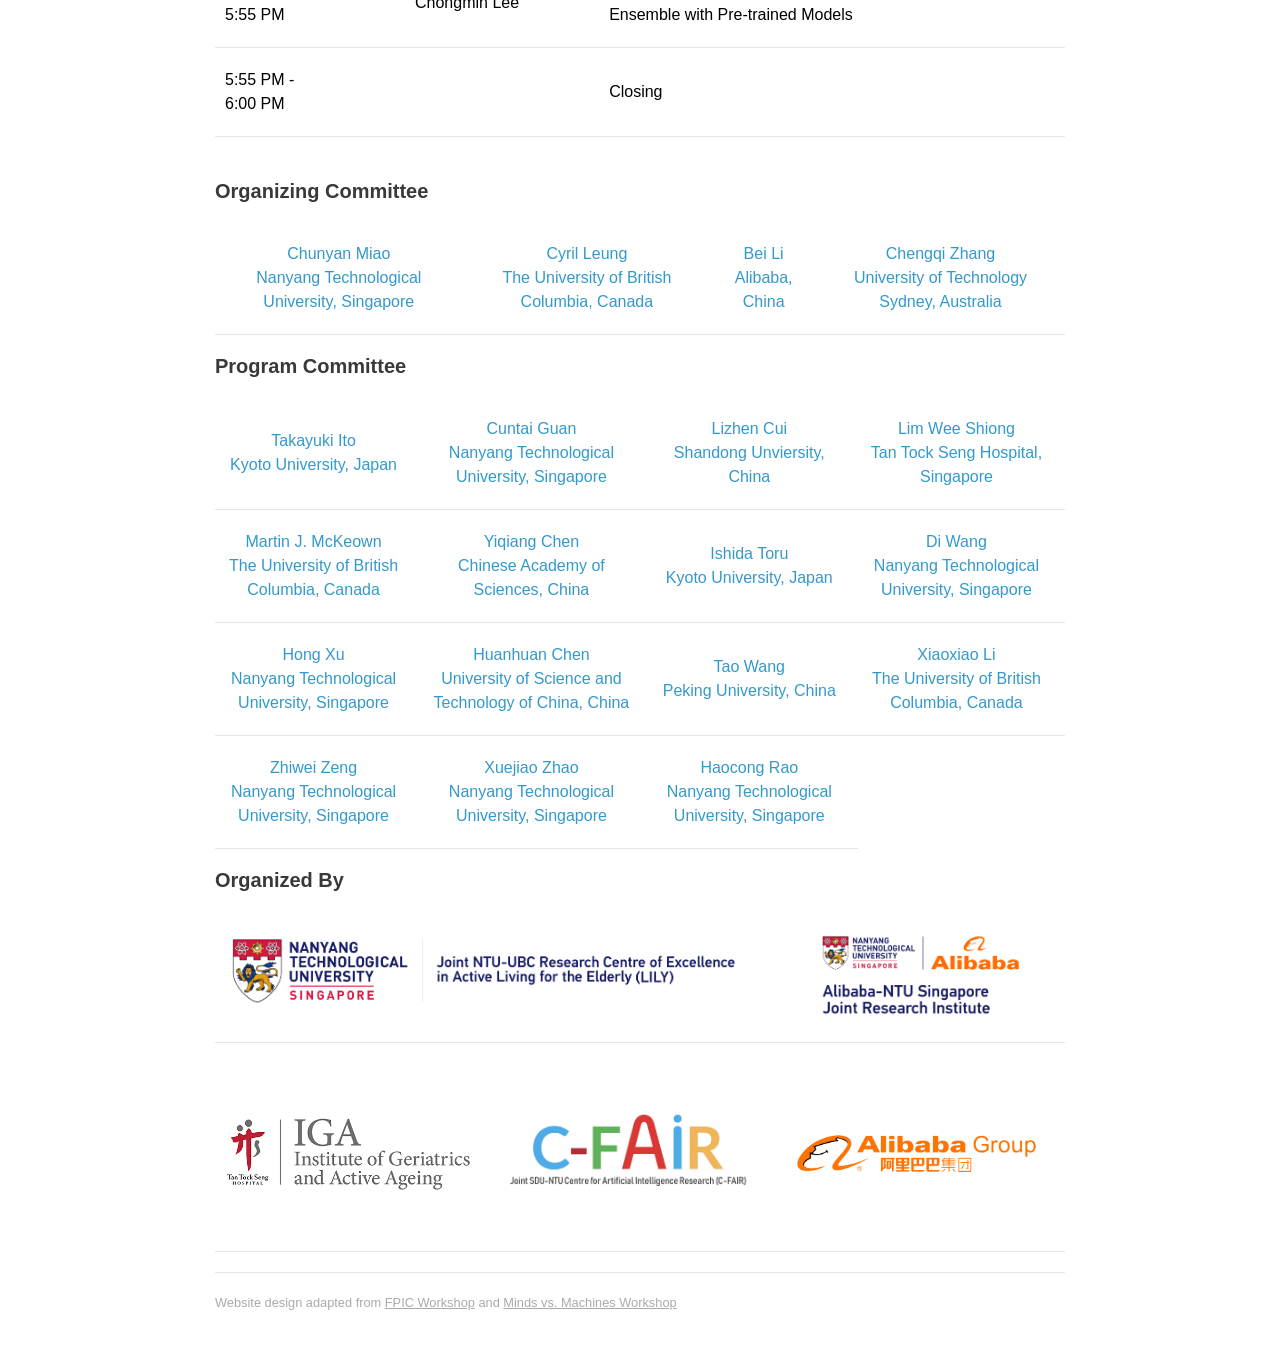
==== commit e4b6d18d: "Update index.html" ====
--- a/index.html
+++ b/index.html
@@ -166,8 +166,9 @@
 <!--           <td width="30%"><a href="https://ijcai-aiaa-2024.org/"><center><img src="img/tbd.jpg" width="150px" align="bottom"></center></a></td>-->
 <!--              <td width="30%"><a href="https://ijcai-aiaa-2024.org/"><center><img src="img/tbd.jpg" width="150px" align="bottom"></center></a></td>-->
               <td width="30%"><a href="https://dr.ntu.edu.sg/cris/rp/rp00540"><center><img src="img/lamky.png" width="180px" align="bottom"></center></a></td>
-              <td width="30%"><a href="https://lelu007.github.io/"><center><img src="img/lule.png" width="180px" align="bottom"></center></a></td>
-<!--              <td width="30%"><a href="https://www.health-tourism.com/staffperson.aspx?b=138&sp=14360"><center><img src="img/ChinJingJih.jpg" width="180px" align="bottom"></center></a></td>-->
+<!--              <td width="30%"><a href="https://lelu007.github.io/"><center><img src="img/lule.png" width="180px" align="bottom"></center></a></td>-->
+            <td width="30%"><a href="https://dsxt.ustc.edu.cn/zj_ywjs.asp?zzid=3742"><center><img src="./img/huanhuan.jpg" width="180px" align="bottom"></center></a></td>
+              <!--              <td width="30%"><a href="https://www.health-tourism.com/staffperson.aspx?b=138&sp=14360"><center><img src="img/ChinJingJih.jpg" width="180px" align="bottom"></center></a></td>-->
 
           </tr>
           <tr>
@@ -180,8 +181,9 @@
 <!--              <td><a href="https://ijcai-aiaa-2024.org/"><center>TBD<br/>TBD</center></a></td>-->
 <!--              <td><a href="https://ijcai-aiaa-2024.org/"><center>TBD<br/>TBD</center></a></td>-->
               <td><a href="https://dr.ntu.edu.sg/cris/rp/rp00540"><center>Prof. Lam Khin Yong<br/>Nanyang Technological University, Singapore</center></a></td>
-              <td><a href="https://lelu007.github.io/"><center>Dr. Le Lu<br/>Alibaba DAMO Academy,<br/> China</center></a></td>
-<!--              <td><a href="https://www.health-tourism.com/staffperson.aspx?b=138&sp=14360"><center>Jing Jih Chin<br/>Tan Tock Seng Hospital, Singapore</center></a></td>-->
+<!--              <td><a href="https://lelu007.github.io/"><center>Dr. Le Lu<br/>Alibaba DAMO Academy,<br/> China</center></a></td>-->
+            <td><a href="https://dsxt.ustc.edu.cn/zj_ywjs.asp?zzid=3742"><center>Prof. Huanhuan Chen<br/>University of Science and Technology of China, China</center></a></td>
+              <!--              <td><a href="https://www.health-tourism.com/staffperson.aspx?b=138&sp=14360"><center>Jing Jih Chin<br/>Tan Tock Seng Hospital, Singapore</center></a></td>-->
 
           </tr>
       </table>
@@ -247,23 +249,23 @@
             <td class="record"></td>
           </tr>
           <tr>
-            <th colspan="4" class="oddrow"><center>Invited Talk</center></th>
+            <th colspan="4" class="oddrow"><center>Invited Talks</center></th>
           </tr>
                  <tr>
             <td class="time">2:05 PM - 2:30 PM</td>
-            <td class="speaker">Prof. Lam Khin Yong</td>
+            <td class="speaker">Lam Khin Yong</td>
             <td class="title"></td>
             <td class="record"></td>
           </tr>
 
           <td class="time">2:30 PM - 2:55 PM</td>
-              <td class="speaker">Prof. Jing Jih Chin</td>
+              <td class="speaker">Jing Jih Chin</td>
             <td class="title"></td>
             <td class="record"> </td>
           </tr>
 
           <td class="time">2:55 PM - 3:20 PM</td>
-            <td class="speaker">Dr. Le Lu</td>
+            <td class="speaker">Bei Li</td>
             <td class="title"></td>
             <td class="record"> </td>
           </tr>
@@ -271,7 +273,7 @@
         <th colspan="4" class="oddrow"><center>Research Paper Presentations</center></th>
            <tr>
             <td class="time">3:20 PM - 3:30 PM</td>
-            <td class="speaker">Dr. Xuejiao Zhao</td>
+            <td class="speaker">Xuejiao Zhao</td>
             <td class="title">SpeciaLLM: Large Language Models based Specialist</td>
             <td class="record"> </td>
           </tr>
@@ -283,10 +285,10 @@
             <td class="record"> </tr>
           </tr>
 
-            <th colspan="4" class="oddrow"><center>Invited Talk</center></th>
+            <th colspan="4" class="oddrow"><center>Invited Talks</center></th>
           <tr>
             <td class="time">4:00 PM - 4:25 PM</td>
-            <td class="speaker">Prof. Martin J. McKeown</td>
+            <td class="speaker">Martin J. McKeown</td>
             <td class="title"></td>
             <td class="record"></td>
 <!--          <tr>-->
@@ -298,7 +300,7 @@
 
              <tr>
               <td class="time">4:25 PM - 4:50 PM</td>
-              <td class="speaker">Prof. Anthony G Cohn </td>
+              <td class="speaker">Huanhuan Chen & Anthony G Cohn </td>
             <td class="title"></td>
             <td class="record"> </td>
           </tr>
@@ -306,7 +308,7 @@
 
 
           <td class="time">4:50 PM - 5:15 PM</td>
-              <td class="speaker">Prof.Cyril Leung</td>
+              <td class="speaker">Cyril Leung</td>
             <td class="title"></td>
             <td class="record"> </td>
           </tr>
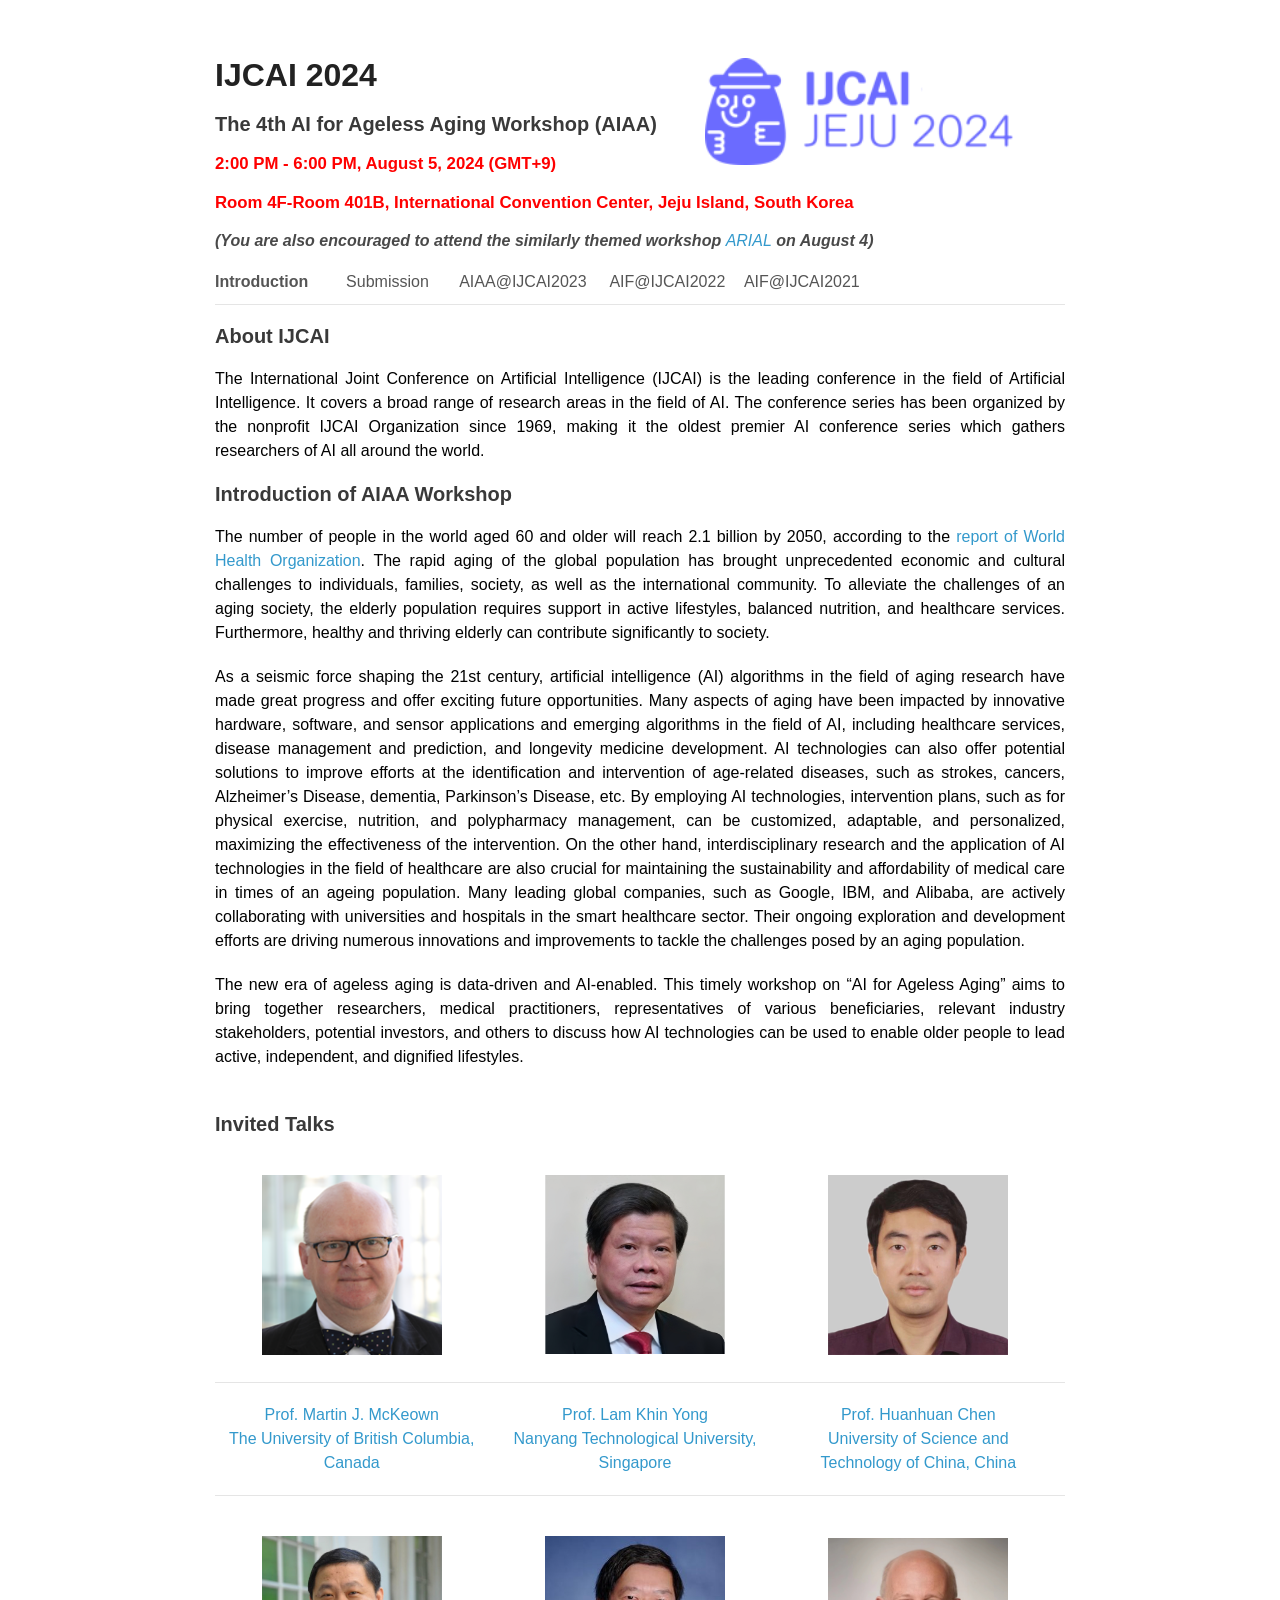
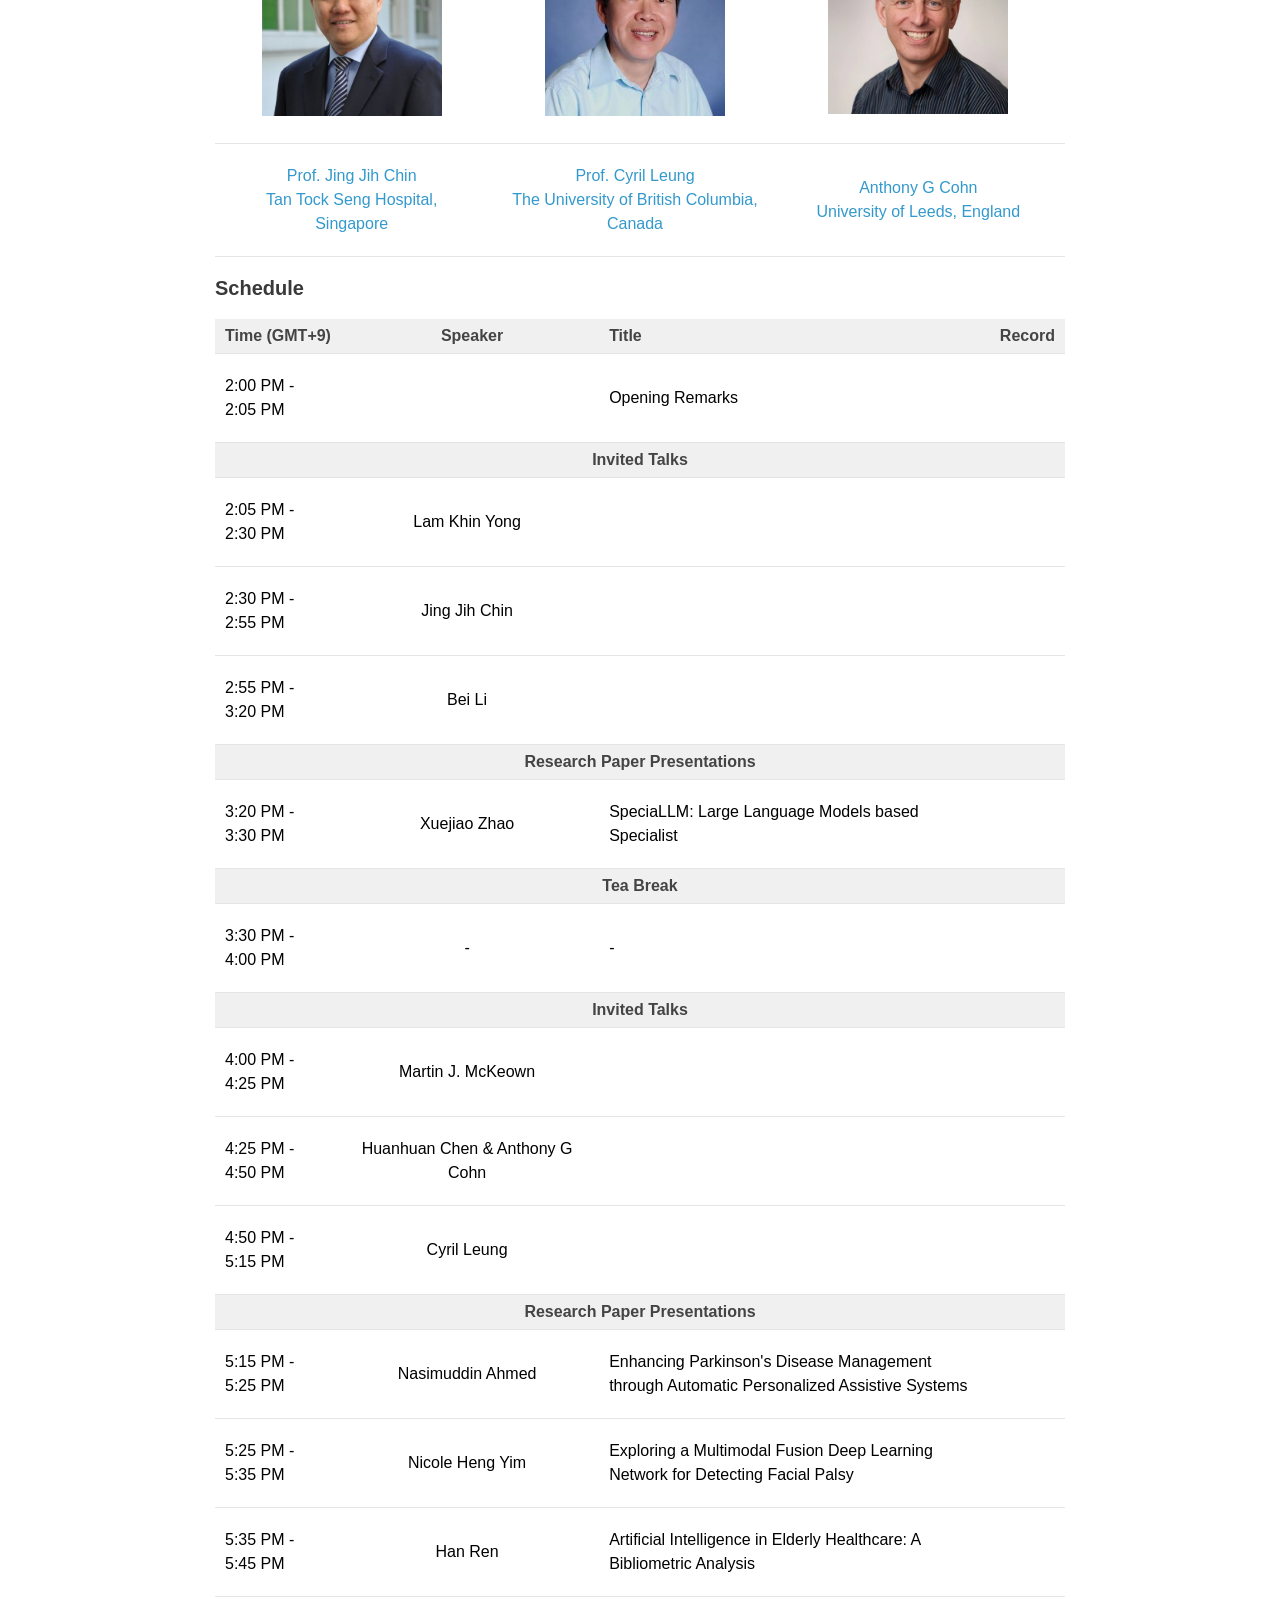
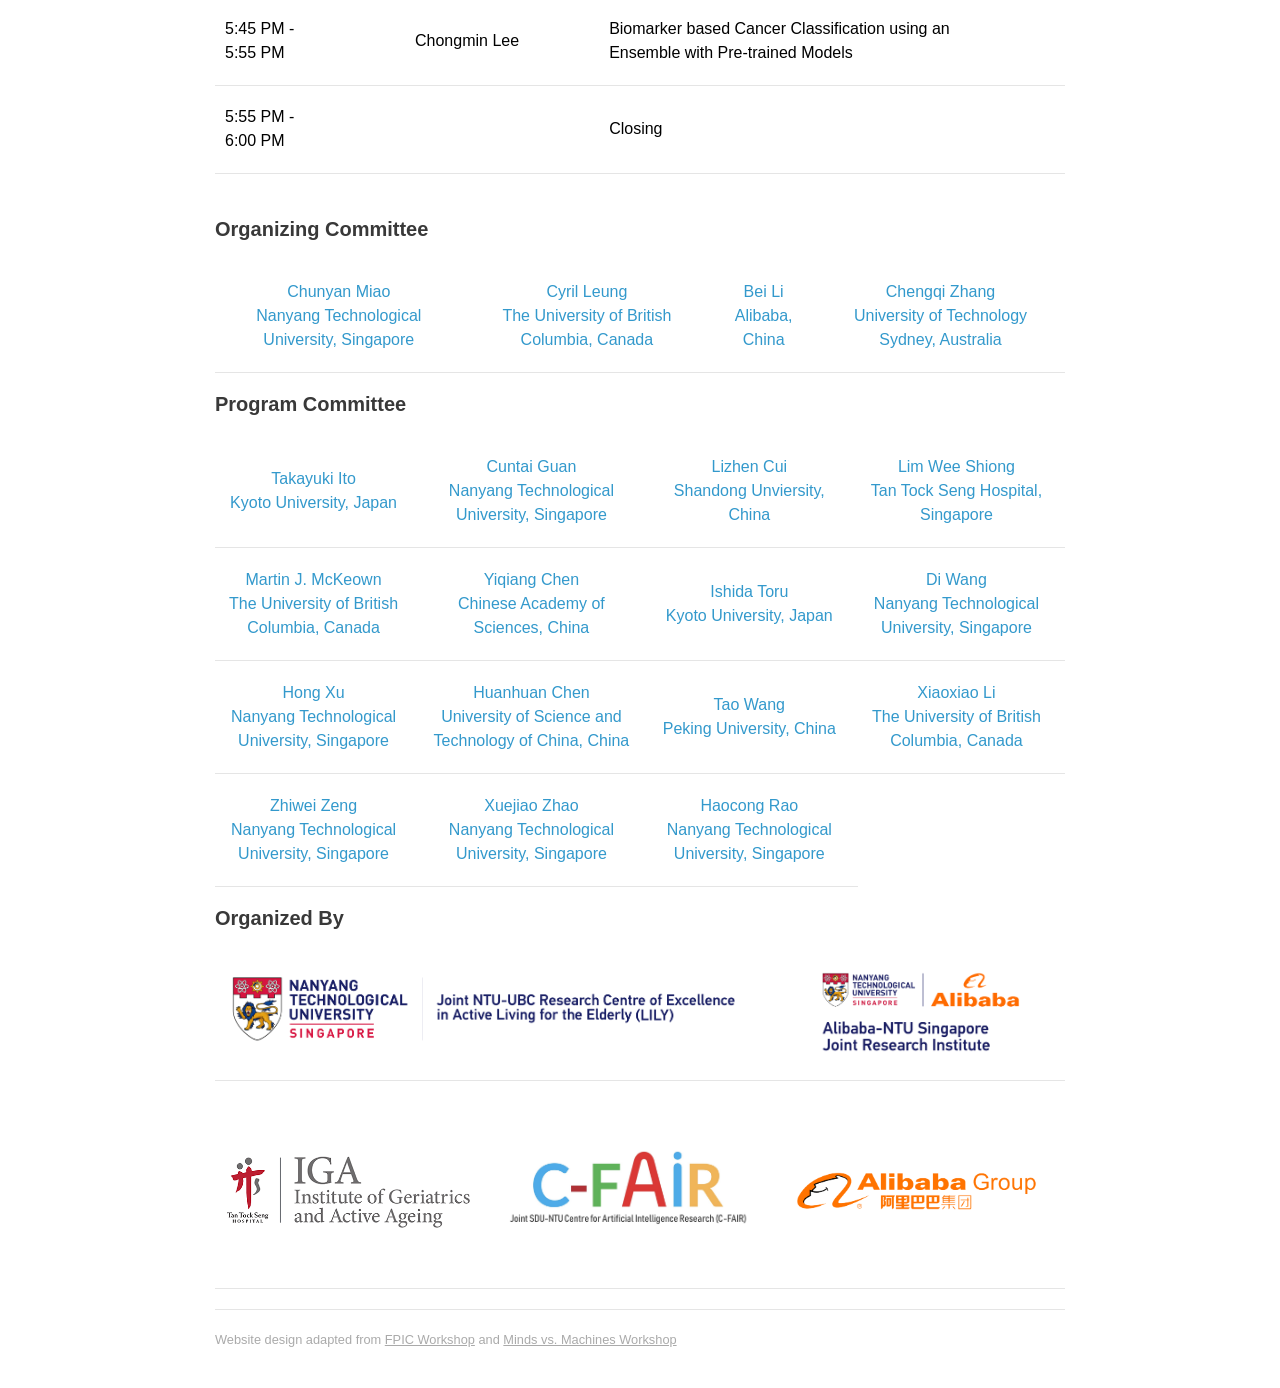
==== commit c0d4f9c1: "Update index.html" ====
--- a/index.html
+++ b/index.html
@@ -37,8 +37,9 @@
 
    <h1>IJCAI 2024</h1>
       <h2>The 4th AI for Ageless Aging Workshop (AIAA)</h2>
-      <h3>2:00 PM - 6:00 PM, August 5, 2024 (GMT+9)
-      <h3>Room 4F-Room 401B, International Convention Center, Jeju Island, South Korea</h3>
+       <h3 style="color:red" >2:00 PM - 6:00 PM, August 5, 2024 (GMT+9)<h3>
+      <h3 style="color:red" >Room 4F-Room 401B, International Convention Center, Jeju Island, South Korea</h3>
+      <h4>(You are also encouraged to attend the similarly themed workshop  <a href="https://sites.google.com/view/arial2024/home">ARIAL</a> on August 4)</h4>
 
       <ul>
         <li class="active">
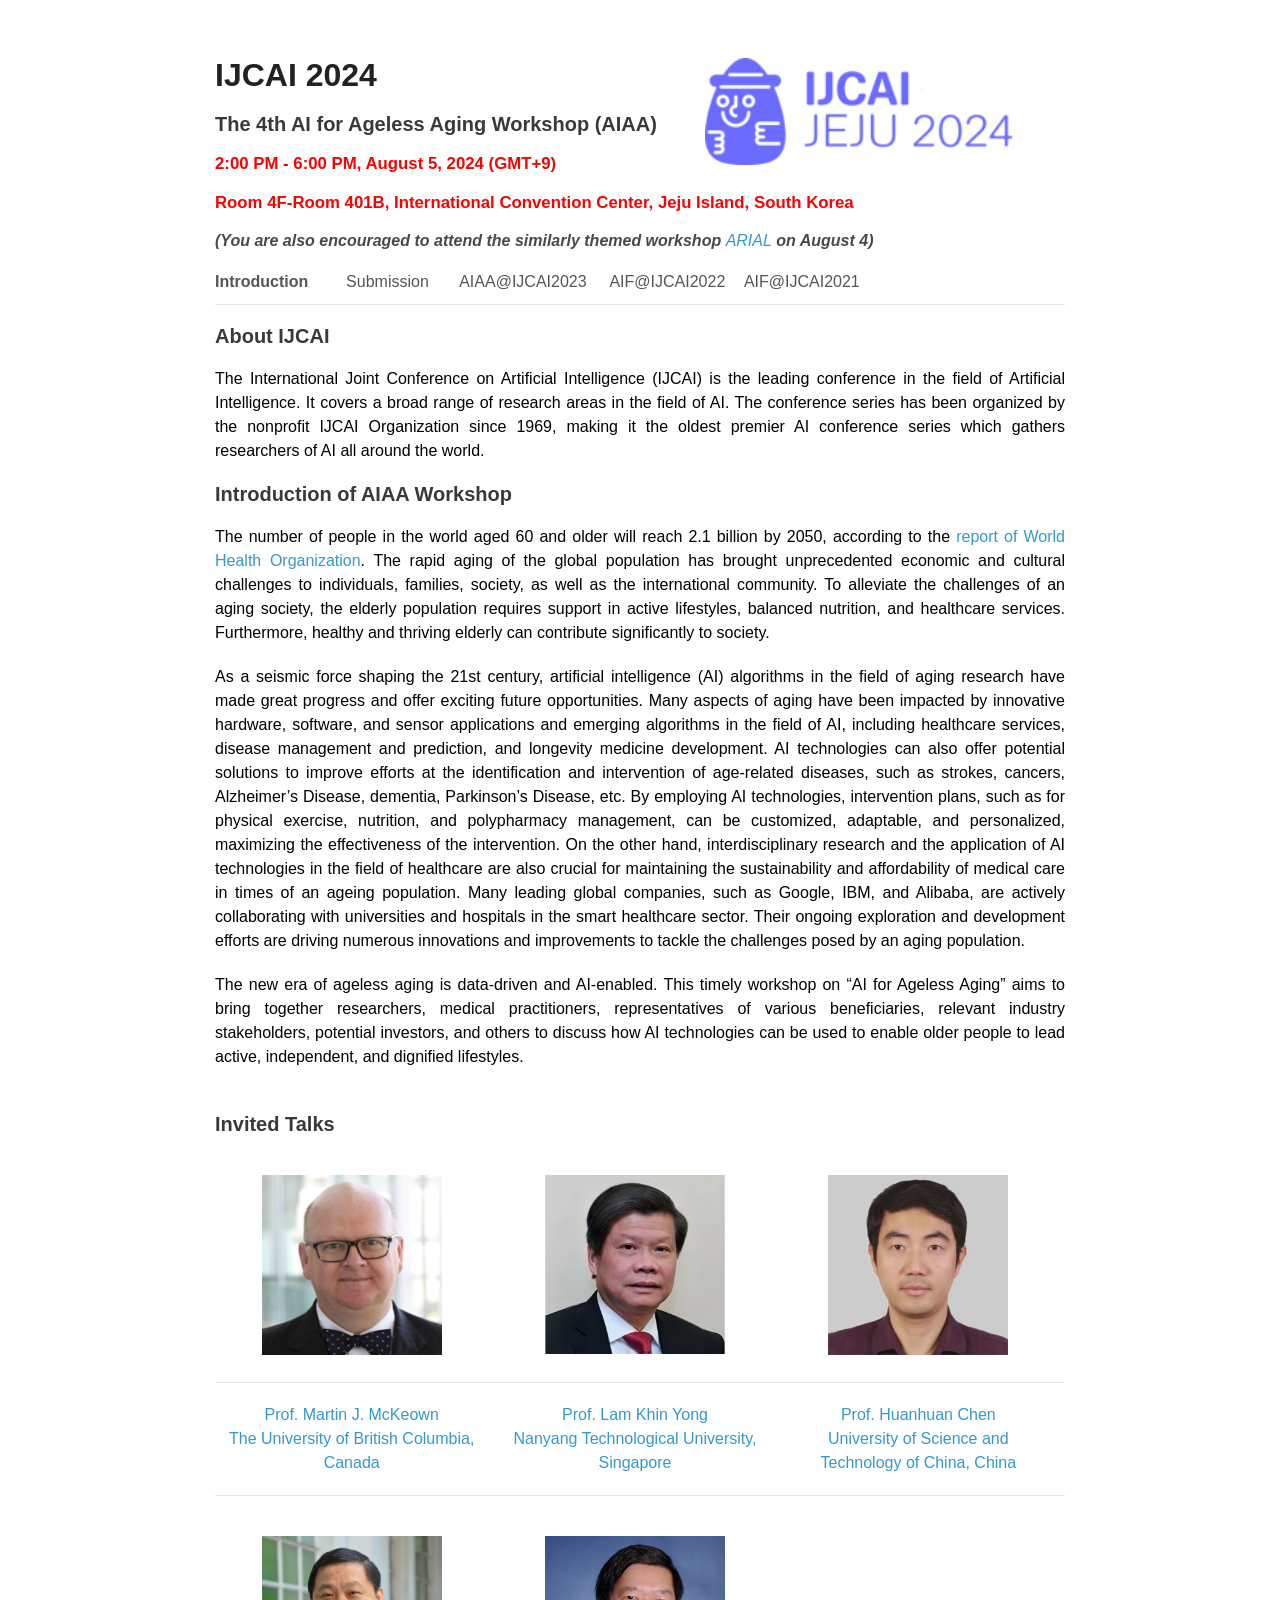
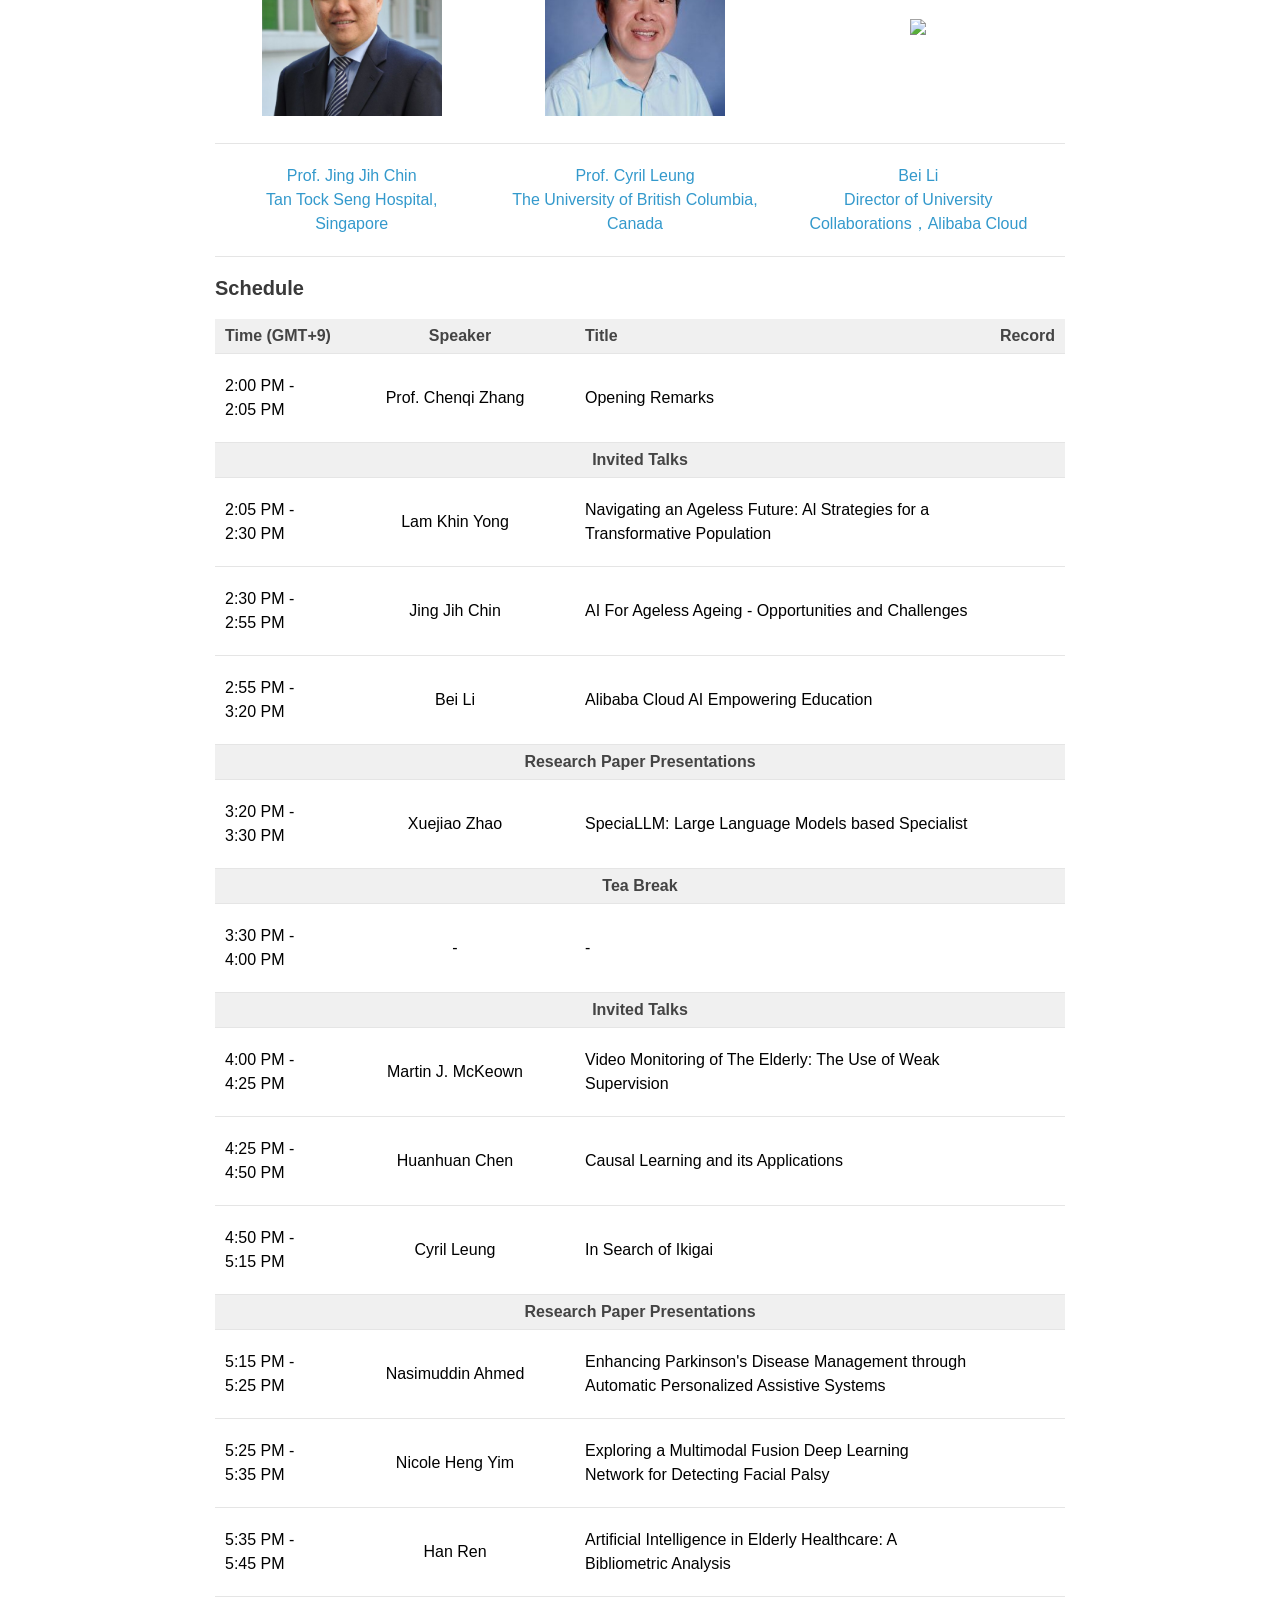
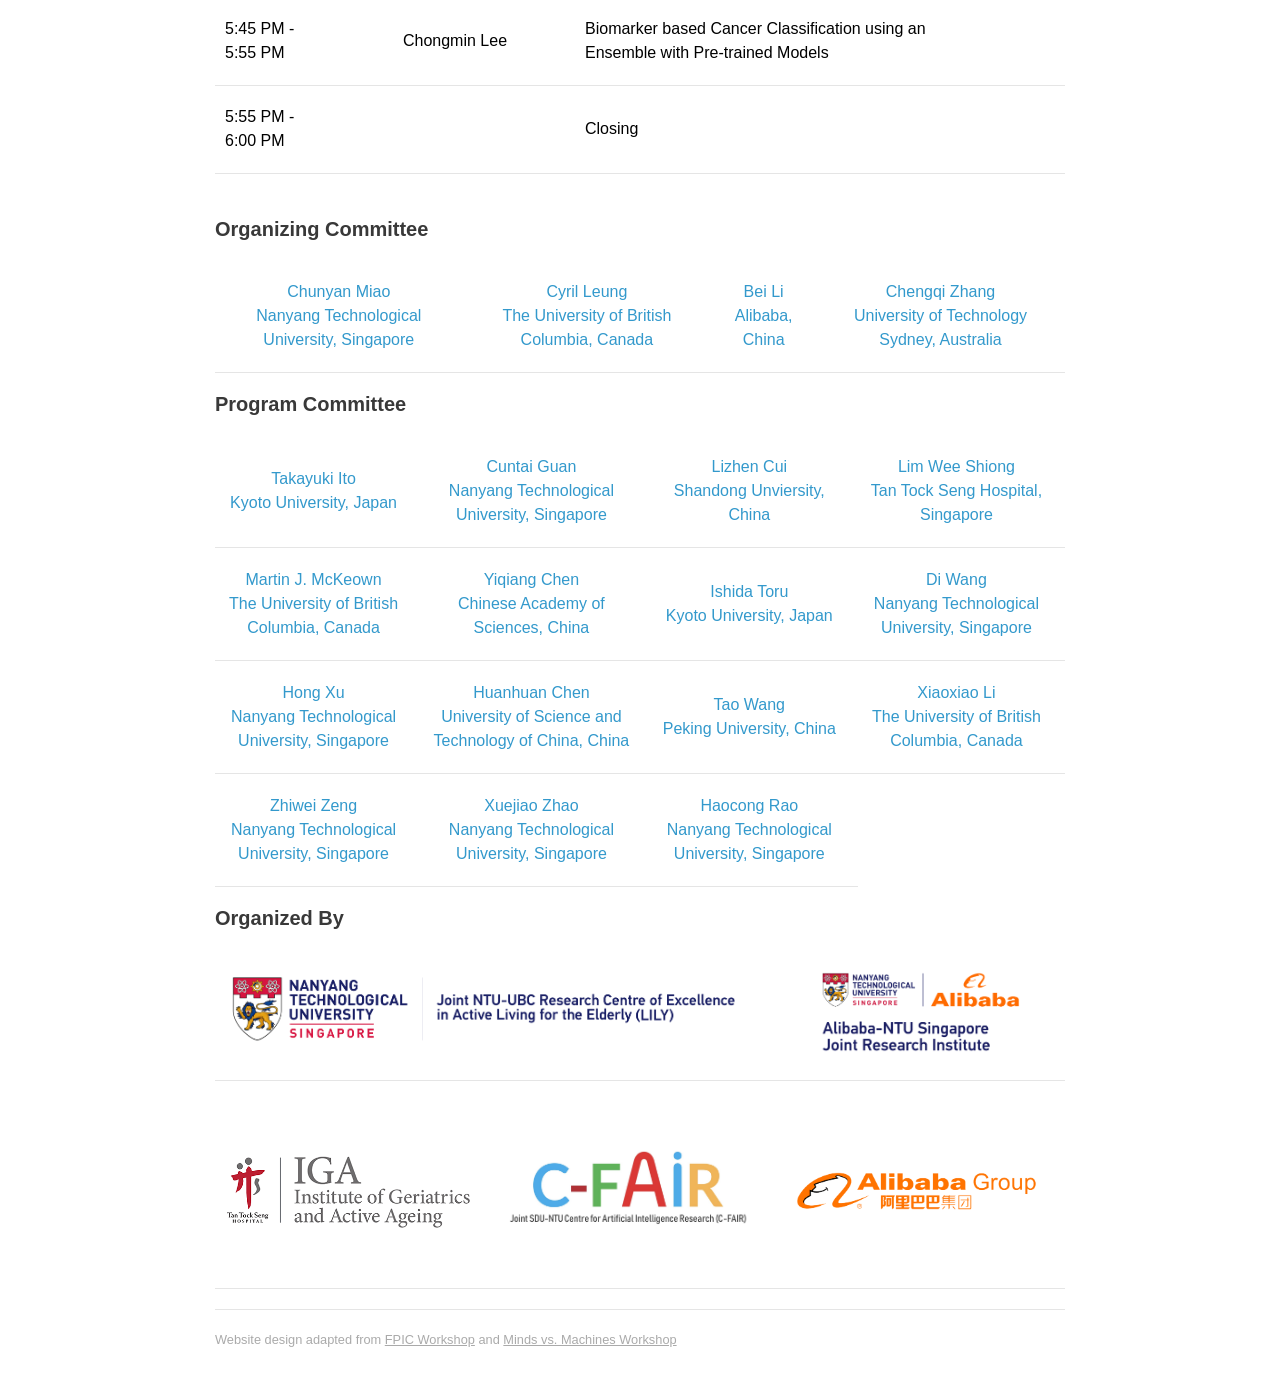
==== commit f27d23b4: "Update index.html" ====
--- a/index.html
+++ b/index.html
@@ -37,7 +37,7 @@
 
    <h1>IJCAI 2024</h1>
       <h2>The 4th AI for Ageless Aging Workshop (AIAA)</h2>
-       <h3 style="color:red" >2:00 PM - 6:00 PM, August 5, 2024 (GMT+9)<h3>
+      <h3 style="color:red" >2:00 PM - 6:00 PM, August 5, 2024 (GMT+9)<h3>
       <h3 style="color:red" >Room 4F-Room 401B, International Convention Center, Jeju Island, South Korea</h3>
       <h4>(You are also encouraged to attend the similarly themed workshop  <a href="https://sites.google.com/view/arial2024/home">ARIAL</a> on August 4)</h4>
 
@@ -202,7 +202,7 @@
 <!--              <td width="30%"><a href="https://dr.ntu.edu.sg/cris/rp/rp00540"><center><img src="img/lamky.png" width="180px" align="bottom"></center></a></td>-->
               <td width="30%"><a href="https://www.health-tourism.com/staffperson.aspx?b=138&sp=14360"><center><img src="img/ChinJingJih.jpg" width="180px" align="bottom"></center></a></td>
                <td width="30%"><a href="https://ece.ubc.ca/cyril-leung/"><center><img src="img/CyrilLeung.jpg" width="180px" align="bottom"></center></a></td>
-                <td width="30%"><a href="https://eps.leeds.ac.uk/computing/staff/76/professor-anthony-tony-g-cohn-freng-ceng-citp"><center><img src="img/Anthony.jpg" width="180px" align="bottom"></center></a></td>
+                <td width="30%"><a href=""><center><img src="img/beili.jpg" width="180px" align="bottom"></center></a></td>
 <!--            <td width="30%"><a href="https://dsxt.ustc.edu.cn/zj_ywjs.asp?zzid=3742"><center><img src="./img/huanhuan.jpg" width="181px" align="bottom"></center></a></td>-->
 
           </tr>
@@ -219,7 +219,7 @@
 <!--              <td><a href="https://lelu007.github.io/"><center>Le Lu<br/>Alibaba DAMO Academy,<br/> China</center></a></td>-->
               <td><a href="https://www.health-tourism.com/staffperson.aspx?b=138&sp=14360"><center>Prof. Jing Jih Chin<br/>Tan Tock Seng Hospital, <br/>Singapore</center></a></td>
               <td><a href="https://ece.ubc.ca/cyril-leung/"><center>Prof. Cyril Leung<br/>The University of British Columbia, Canada</center></a></td>
-              <td><a href="https://eps.leeds.ac.uk/computing/staff/76/professor-anthony-tony-g-cohn-freng-ceng-citp"><center>Anthony G Cohn<br/>University of Leeds, England</center></a></td>
+              <td><a href=""><center>Bei Li<br/>Director of University Collaborations，Alibaba Cloud</center></a></td>
 <!--            <td><a href="https://dsxt.ustc.edu.cn/zj_ywjs.asp?zzid=3742"><center>Prof. Huanhuan Chen<br/>University of Science and Technology of China, China</center></a></td>-->
 
           </tr>
@@ -245,7 +245,7 @@
 
           <tr>
             <td class="time">2:00 PM - 2:05 PM</td>
-            <td class="speaker"></td>
+            <td class="speaker">Prof. Chenqi Zhang</td>
             <td class="title">Opening Remarks</td>
             <td class="record"></td>
           </tr>
@@ -255,19 +255,19 @@
                  <tr>
             <td class="time">2:05 PM - 2:30 PM</td>
             <td class="speaker">Lam Khin Yong</td>
-            <td class="title"></td>
+            <td class="title">Navigating an Ageless Future: Al Strategies for a Transformative Population</td>
             <td class="record"></td>
           </tr>
 
           <td class="time">2:30 PM - 2:55 PM</td>
               <td class="speaker">Jing Jih Chin</td>
-            <td class="title"></td>
+            <td class="title">AI For Ageless Ageing - Opportunities and Challenges</td>
             <td class="record"> </td>
           </tr>
 
           <td class="time">2:55 PM - 3:20 PM</td>
             <td class="speaker">Bei Li</td>
-            <td class="title"></td>
+            <td class="title">Alibaba Cloud AI Empowering Education</td>
             <td class="record"> </td>
           </tr>
 
@@ -290,7 +290,7 @@
           <tr>
             <td class="time">4:00 PM - 4:25 PM</td>
             <td class="speaker">Martin J. McKeown</td>
-            <td class="title"></td>
+            <td class="title">Video Monitoring of The Elderly:  The Use of Weak Supervision</td>
             <td class="record"></td>
 <!--          <tr>-->
 <!--              <td class="time">4:25 PM - 4:50 PM</td>-->
@@ -301,8 +301,8 @@
 
              <tr>
               <td class="time">4:25 PM - 4:50 PM</td>
-              <td class="speaker">Huanhuan Chen & Anthony G Cohn </td>
-            <td class="title"></td>
+              <td class="speaker">Huanhuan Chen</td>
+            <td class="title">Causal Learning and its Applications</td>
             <td class="record"> </td>
           </tr>
 
@@ -310,7 +310,7 @@
 
           <td class="time">4:50 PM - 5:15 PM</td>
               <td class="speaker">Cyril Leung</td>
-            <td class="title"></td>
+            <td class="title">In Search of Ikigai</td>
             <td class="record"> </td>
           </tr>
 
